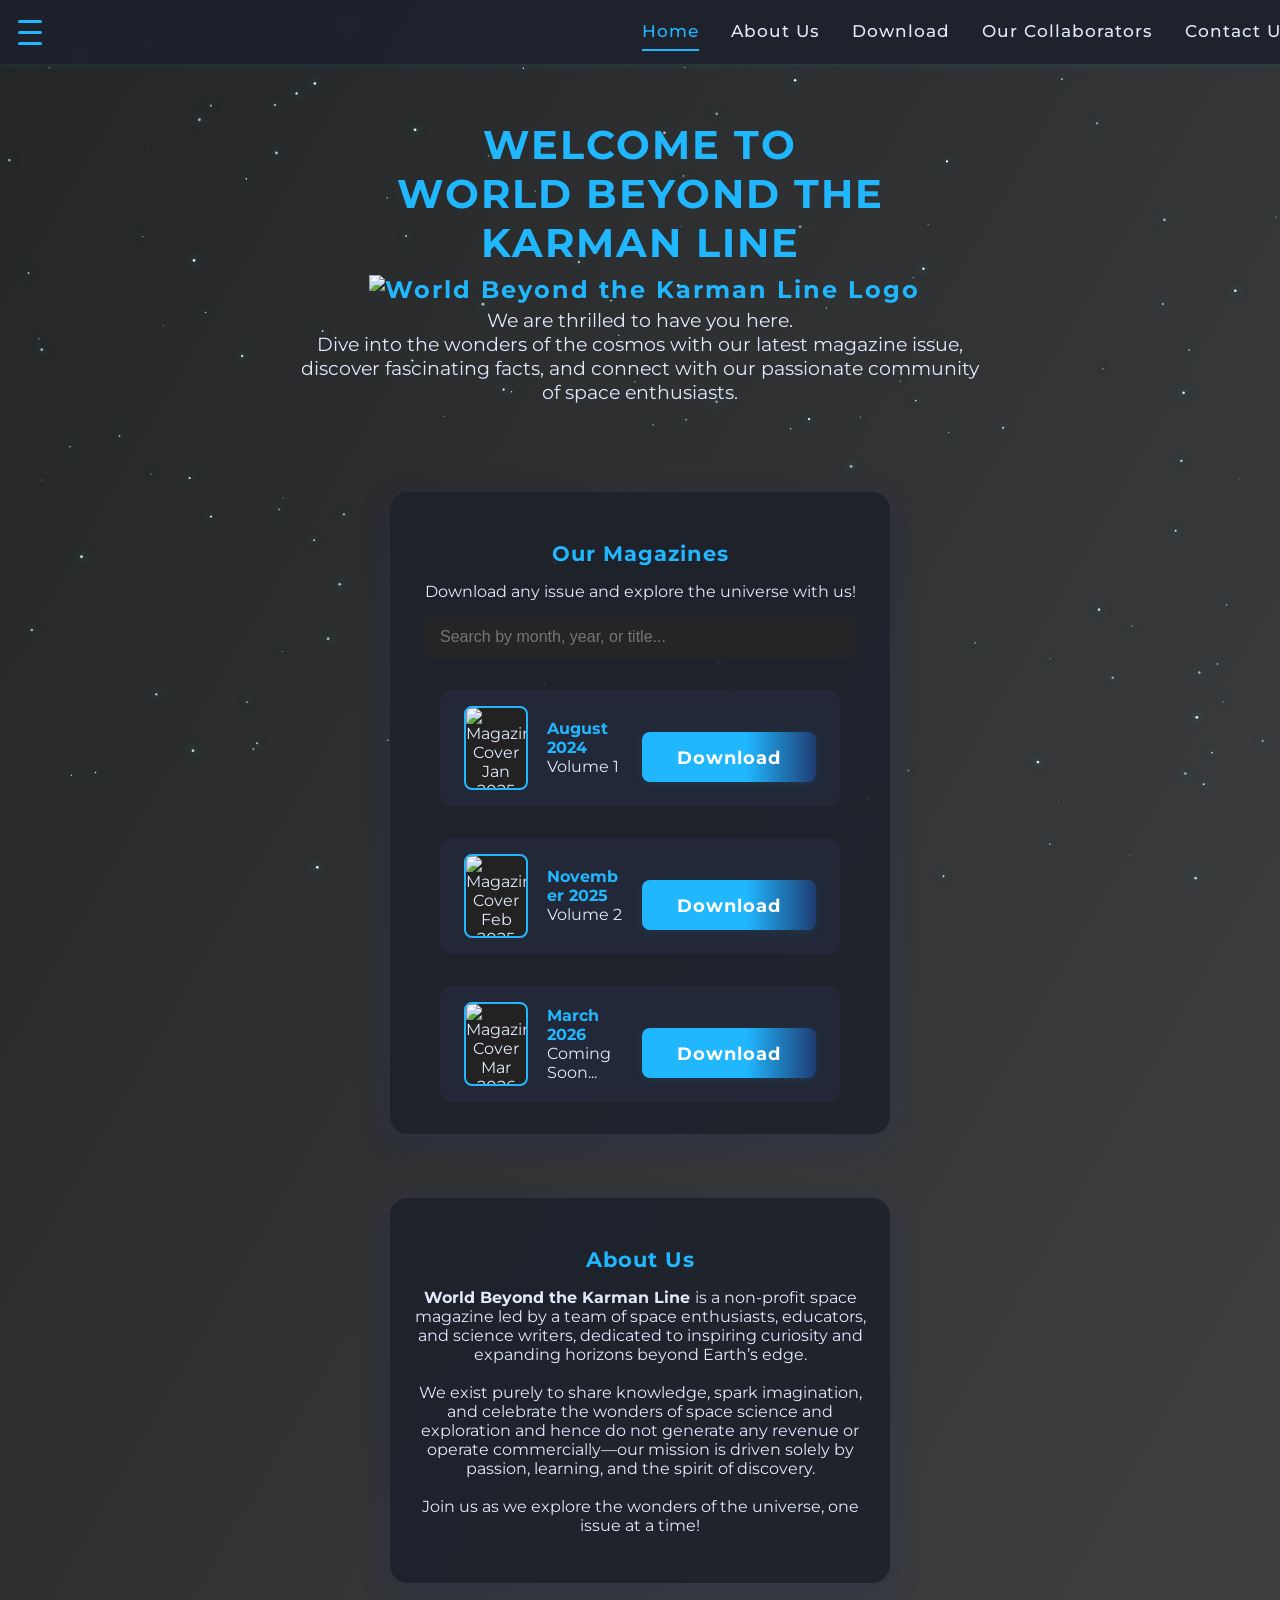
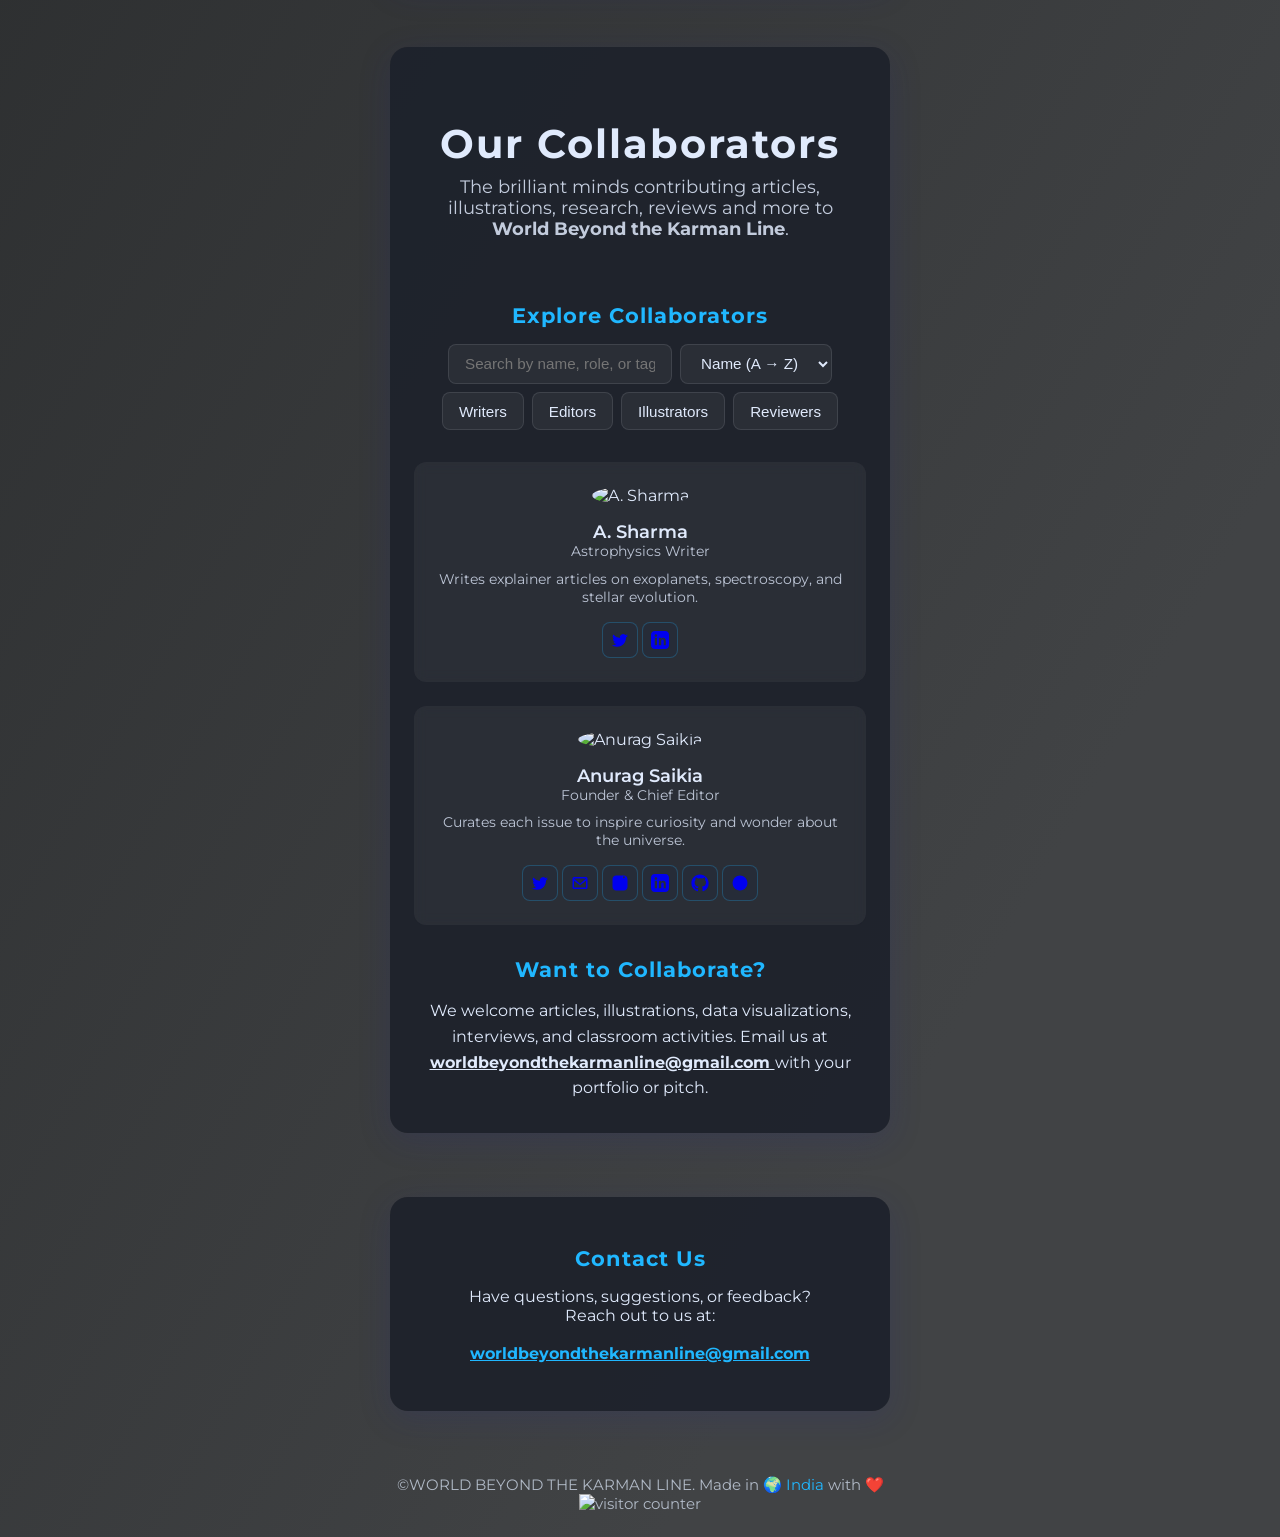
==== index.html @ 6d1227d4 "Refactor current year display in footer Updated the method of displaying the current year in the foo" ====
<!DOCTYPE html>
<html lang="en">
<head>
  <meta charset="UTF-8">
  <title>World Beyond the Karman Line | Space Science Monthly</title>
  <meta name="viewport" content="width=device-width, initial-scale=1">
  <meta name="description" content="Download and explore our Space Science magazine World Beyond the Karman Line. Discover the universe, meet our authors, and contact us!">
  <meta property="og:title" content="World Beyond the Karman Line | Space Science Monthly">
  <meta property="og:description" content="Download and explore our Space Science magazine World Beyond the Karman Line. Discover the universe, meet our authors, and contact us!">
  <meta property="og:image" content="https://dl.dropboxusercontent.com/scl/fi/67wwi6gaqhudczofog0du/Black-Modern-Hello-World-Space-Logo_20240810_103621_0000.png?rlkey=izvi59a64pjvxzjrmd7rouzkg&e=1&st=48q4toxq&dl=0">
  <meta property="og:type" content="website">
  <meta name="twitter:card" content="summary_large_image">
  <link href="https://fonts.googleapis.com/css?family=Montserrat:700,400&display=swap" rel="stylesheet">
  <style>
    html { scroll-behavior: smooth; }
    body {
      margin: 0;
      background: linear-gradient(120deg, #232526, #414345 80%);
      font-family: 'Montserrat', sans-serif;
      color: #f4f8fb;
    }
    header {
      width: 100%;
      background: rgba(30, 34, 44, 0.98);
      box-shadow: 0 2px 8px rgba(32,183,255,0.10);
      position: fixed;
      top: 0; left: 0;
      z-index: 100;
      display: flex;
      align-items: center;
      justify-content: space-between;
      padding-left: 0.7rem;
      padding-right: 2rem;
      height: 64px;
      flex-direction: row;
    }
    .site-title {
      font-size: 1.5rem;
      font-weight: bold;
      color: #20b7ff;
      letter-spacing: 2px;
      white-space: nowrap;
      overflow: hidden;
      text-overflow: ellipsis;
      max-width: 70vw;
    }
    nav {
      display: flex;
      gap: 2rem;
      align-items: center;
    }
    nav a {
      color: #e0eafc;
      text-decoration: none;
      font-size: 1.05rem;
      font-weight: 500;
      letter-spacing: 1px;
      transition: color 0.2s;
      padding: 0.5rem 0;
      border-bottom: 2px solid transparent;
    }
    nav a:hover, nav a.active {
      color: #20b7ff;
      border-bottom: 2px solid #20b7ff;
    }
    .hamburger {
      display: flex;
      flex-direction: column;
      justify-content: center;
      align-items: center;
      width: 38px;
      height: 38px;
      background: none;
      border: none;
      cursor: pointer;
      margin-left: 0;
      margin-right: 1rem;
    }
    .hamburger span {
      display: block;
      width: 24px;
      height: 3px;
      margin: 4px 0;
      background: #20b7ff;
      border-radius: 2px;
      transition: 0.3s;
    }
    main {
      margin-top: 80px;
      display: flex;
      flex-direction: column;
      align-items: center;
      width: 100%;
    }
    .hero {
      text-align: center;
      padding: 2.5rem 1rem 2rem 1rem;
      max-width: 700px;
    }
    .hero-title {
      font-size: 2.5rem;
      font-weight: bold;
      color: #20b7ff;
      letter-spacing: 2px;
      margin-bottom: 0.5rem;
      word-break: break-word;
    }
    .hero-welcome {
      font-size: 1.2rem;
      color: #e0eafc;
      margin-bottom: 1.5rem;
    }
    section {
      background: rgba(30, 34, 44, 0.93);
      border-radius: 18px;
      box-shadow: 0 8px 32px 0 rgba(31, 38, 135, 0.18);
      max-width: 500px;
      width: 95%;
      margin: 2rem auto;
      padding: 2rem 1.5rem;
      color: #e0eafc;
      text-align: center;
      box-sizing: border-box;
    }
    .magazine-cover {
      width: 120px;
      height: 160px;
      object-fit: cover;
      border-radius: 10px;
      box-shadow: 0 4px 16px rgba(32,183,255,0.15);
      margin-bottom: 1.5rem;
      border: 2px solid #20b7ff;
      background: #222;
      display: inline-block;
    }
    .download-btn {
      display: inline-block;
      background: linear-gradient(90deg, #20b7ff 60%, #1e3c72 100%);
      color: #fff;
      border: none;
      padding: 0.9rem 2.2rem;
      border-radius: 8px;
      font-size: 1.1rem;
      font-weight: bold;
      cursor: pointer;
      text-decoration: none;
      transition: background 0.2s, box-shadow 0.2s;
      box-shadow: 0 2px 8px rgba(32,183,255,0.10);
      margin-top: 1.2rem;
      letter-spacing: 1px;
      white-space: nowrap;
    }
    .download-btn:hover {
      background: linear-gradient(90deg, #1e3c72 60%, #20b7ff 100%);
      box-shadow: 0 4px 16px rgba(32,183,255,0.18);
    }
    h2 {
      color: #20b7ff;
      margin-bottom: 1rem;
      font-size: 1.3rem;
      letter-spacing: 1px;
    }
    .footer {
      margin-top: 2rem;
      color: #b0b9c6;
      font-size: 0.95rem;
      text-align: center;
      margin-bottom: 1.5rem;
    }
    /* Download section magazine list */
    .magazine-list {
      display: flex;
      flex-direction: column;
      gap: 2rem;
      align-items: center;
      width: 100%;
    }
    .magazine-item {
      display: flex;
      align-items: center;
      gap: 1.2rem;
      background: rgba(36,44,60,0.7);
      border-radius: 12px;
      padding: 1rem 1.5rem;
      width: 100%;
      max-width: 400px;
      box-sizing: border-box;
    }
    .magazine-item img {
      width: 60px;
      height: 80px;
      border-radius: 8px;
      border: 2px solid #20b7ff;
      object-fit: cover;
      background: #222;
      margin-bottom: 0;
      flex-shrink: 0;
    }
    .magazine-item .magazine-info {
      flex: 1;
      text-align: left;
      min-width: 0;
    }
    .magazine-item .magazine-info div {
      white-space: normal;
      word-break: break-word;
    }
    .magazine-item .magazine-month {
      font-weight: bold;
      color: #20b7ff;
    }
    .magazine-item .magazine-title {
      font-size: 0.97rem;
      color: #e0eafc;
    }
    @media (max-width: 800px) {
      nav {
        display: none;
        position: fixed;
        top: 64px;
        left: 0;
        width: 100vw;
        background: rgba(30, 34, 44, 0.98);
        flex-direction: column;
        gap: 0;
        z-index: 99;
      }
      nav.open {
        display: flex;
        position: fixed;
        top: 64px;
        left: 0;
        width: 100vw;
      }
      .hamburger {
        display: flex;
      }
      .site-title {
        max-width: 55vw;
        font-size: 1.1rem;
      }
    }
    @media (max-width: 600px) {
      .hero-title { font-size: 1.3rem; }
      section { padding: 1.2rem 0.5rem; }
      .magazine-cover { width: 90px; height: 120px; }
      header { padding: 0 0.7rem; }
      .magazine-list {
        width: 100%;
        padding: 0;
      }
      .magazine-item {
        flex-direction: column;
        align-items: center;
        gap: 0.7rem;
        padding: 1rem 0.7rem;
        width: 98vw;
        max-width: 98vw;
        background: rgba(36,44,60,0.95);
        box-sizing: border-box;
        margin-bottom: 1.2rem;
      }
      .magazine-item img {
        margin-bottom: 0.5rem;
        margin-right: 0;
        display: block;
        margin-left: auto;
        margin-right: auto;
      }
      .magazine-info {
        text-align: center;
        width: 100%;
      }
      .download-btn {
        width: 100%;
        margin-top: 1rem;
        font-size: 1rem;
        padding: 0.8rem 0;
        box-sizing: border-box;
      }
      .magazine-month {
        font-size: 1.05rem;
      }
      .magazine-title {
        font-size: 0.95rem;
      }
    }
    @media (max-width: 400px) {
      .magazine-item {
        max-width: 98vw;
        padding: 0.7rem 0.2rem;
      }
      section {
        padding: 0.7rem 0.1rem;
      }
    }
    /* Animation for sections */
    section {
      opacity: 0;
      transform: translateY(20px);
      transition: opacity 0.6s ease-out, transform 0.6s ease-out;
    }
    section.visible {
      opacity: 1;
      transform: translateY(0);
    }
     /* Starfield Canvas */
    #starfield {
      position: fixed;
      top: 0; left: 0;
      width: 100vw; height: 100vh;
      z-index: -3;
      pointer-events: none;
    }
  </style>
</head>
<body>
  <header>
    <button class="hamburger" id="hamburger" aria-label="Open navigation" aria-controls="mainnav" aria-expanded="false">
      <span></span>
      <span></span>
      <span></span>
    </button>
    <!--div class="site-title">WORLD BEYOND THE KARMAN LINE</div-->
    <nav id="mainnav">
      <a href="#home" class="active">Home</a>
      <a href="#about">About Us</a>
      <a href="#download">Download</a>
      <!--a href="#author">Our Team</a-->
      <a href="#collaborators">Our Collaborators</a>
      <a href="#contact">Contact Us</a>
    </nav>
  </header>
    <canvas id="starfield"></canvas>
  <script>
    // Starfield animation
    const canvas = document.getElementById('starfield');
    const ctx = canvas.getContext('2d');
    let stars = [];
    function resize() {
      canvas.width = window.innerWidth;
      canvas.height = window.innerHeight;
    }
    window.addEventListener('resize', resize);
    resize();
    function createStars() {
      stars = [];
      for (let i = 0; i < 180; i++) {
        stars.push({
          x: Math.random() * canvas.width,
          y: Math.random() * canvas.height,
          r: Math.random() * 1.2 + 0.3,
          s: Math.random() * 0.8 + 0.2,
          o: Math.random() * 0.5 + 0.5
        });
      }
    }
    createStars();
    let shootingStars = [];
    function createShootingStar() {
      shootingStars.push({
        x: Math.random() * canvas.width,
        y: Math.random() * canvas.height * 0.5,
        len: Math.random() * 80 + 40,
        speed: Math.random() * 8 + 4,
        alpha: 1
      });
    }
    setInterval(createShootingStar, 3500);

    function animateStars() {
      ctx.clearRect(0, 0, canvas.width, canvas.height);
      for (let star of stars) {
        ctx.save();
        ctx.globalAlpha = star.o;
        ctx.beginPath();
        ctx.arc(star.x, star.y, star.r, 0, 2 * Math.PI);
        ctx.fillStyle = '#fff';
        ctx.shadowColor = '#0ff';
        ctx.shadowBlur = 10;
        ctx.fill();
        ctx.restore();
        star.y += star.s;
        if (star.y > canvas.height) {
          star.y = 0;
          star.x = Math.random() * canvas.width;
        }
      }
      // Shooting stars
      for (let i = shootingStars.length - 1; i >= 0; i--) {
        let s = shootingStars[i];
        ctx.save();
        ctx.globalAlpha = s.alpha;
        ctx.strokeStyle = '#fff';
        ctx.shadowColor = '#0ff';
        ctx.shadowBlur = 20;
        ctx.beginPath();
        ctx.moveTo(s.x, s.y);
        ctx.lineTo(s.x + s.len, s.y + s.len * 0.3);
        ctx.stroke();
        ctx.restore();
        s.x += s.speed;
        s.y += s.speed * 0.3;
        s.alpha -= 0.02;
        if (s.alpha <= 0) shootingStars.splice(i, 1);
      }
      requestAnimationFrame(animateStars);
    }
    animateStars();
  </script>


<style>

  :root{
    --btn-size: 64px;
    --pad: 14px;
    --z: 9999;
  }
  /* Smooth scroll (respects reduced motion) */
  html:focus-within { scroll-behavior: smooth; }
  @media (prefers-reduced-motion: reduce){
    html:focus-within { scroll-behavior: auto; }
    .rocket * { animation: none !important; transition: none !important; }
  }

  /* The floating button (no circular background) */
  .back-to-top {
    position: fixed;
    right: 20px;
    bottom: 24px;
    width: var(--btn-size);
    height: calc(var(--btn-size) + 6px);
    z-index: var(--z);
    display: grid;
    place-items: center;
    border: 0;
    padding: var(--pad);
    background: transparent; /* no circle bg */
    cursor: pointer;
    opacity: 0;
    pointer-events: none;
    transform: translateY(10px);
    transition: opacity .25s ease, transform .25s ease;
  }
  .back-to-top[data-visible="true"]{
    opacity: 1;
    pointer-events: auto;
    transform: translateY(0);
  }
  .back-to-top:focus-visible{
    outline: 2px solid #7dd3fc;
    outline-offset: 4px;
    border-radius: 14px;
  }

  /* Tooltip */
  .back-to-top::after{
    content: "Back to top";
    position: absolute;
    bottom: calc(100% + 10px);
    right: 0;
    font: 600 12px/1.1 ui-sans-serif, system-ui, -apple-system, Segoe UI, Roboto, "Helvetica Neue", Arial;
    background: rgba(0,0,0,.75);
    color: #fff;
    padding: 6px 8px;
    border-radius: 8px;
    transform: translateY(6px);
    opacity: 0;
    white-space: nowrap;
    pointer-events: none;
    transition: opacity .2s ease, transform .2s ease;
  }
  .back-to-top:hover::after { opacity: 1; transform: translateY(0); }

  /* Subtle star trail behind rocket (no backdrop) */
  .trail {
    position: absolute;
    width: 1px; height: 1px;
    top: 70%;
    filter: drop-shadow(0 0 4px rgba(255,255,255,.7));
    animation: sparkle 1.8s linear infinite;
  }
  @keyframes sparkle {
    0%   { opacity: 0; transform: translateY(0) translateX(0) scale(1); }
    10%  { opacity: .9; }
    100% { opacity: 0; transform: translateY(28px) translateX(-6px) scale(.7); }
  }

  /* The rocket is perfectly vertical */
  .rocket {
    width: 36px; /* scales the whole SVG */
    display: block;
  }

  /* Flame flicker + exhaust */
  .flame {
    transform-origin: 50% 0%;
    animation: flameFlicker .12s infinite alternate ease-in-out;
  }
  @keyframes flameFlicker {
    from { transform: scaleY(.9); opacity: .85; }
    to   { transform: scaleY(1.15); opacity: 1; }
  }

  .exhaust {
    opacity: .75;
    animation: exhaustPulse 1s ease-in-out infinite;
  }
  @keyframes exhaustPulse {
    0%,100% { opacity: .3; }
    50%     { opacity: .9; }
  }

  /* Lift on hover */
  .back-to-top:hover .rocket-wrap{
    transform: translateY(-6px);
  }
  .rocket-wrap {
    transition: transform .25s ease;
    position: relative;
  }

  /* Tiny shimmer on body */
  .shine {
    animation: shine 2.4s ease-in-out infinite;
  }
  @keyframes shine {
    0%,100% { opacity: .15; }
    50%     { opacity: .45; }
  }

  /* Optional: adapt for dark themes */
  @media (prefers-color-scheme: dark){
    .back-to-top::after{ background: rgba(255,255,255,.12); color: #e5e7eb; }
  }

/* Collaborators section */
#collaborators .hero {
  text-align: center;
  margin-bottom: 2rem;
}
#collaborators .hero-title {
  font-size: 2.5rem;
  font-weight: 700;
  color: var(--accent);
}
#collaborators .hero-sub {
  margin-top: 0.5rem;
  font-size: 1.1rem;
  color: var(--text);
  opacity: 0.85;
}

#collaborators .controls {
  display: flex;
  flex-wrap: wrap;
  gap: 0.5rem;
  justify-content: center;
  margin-bottom: 2rem;
}
#collaborators .controls input,
#collaborators .controls select,
#collaborators .controls button {
  padding: 0.6rem 1rem;
  border-radius: 8px;
  border: 1px solid rgba(255,255,255,0.1);
  background: rgba(255,255,255,0.05);
  color: var(--text);
  font-size: 0.95rem;
}
#collaborators .controls button.chip[aria-pressed="true"] {
  background: var(--accent);
  color: #fff;
}

#collaborators .grid {
  display: grid;
  gap: 1.5rem;
  grid-template-columns: repeat(auto-fit, minmax(260px, 1fr));
}
#collaborators .card {
  background: rgba(255,255,255,0.05);
  border-radius: 12px;
  padding: 1.5rem;
  text-align: center;
  backdrop-filter: blur(6px);
  transition: transform 0.2s;
}
#collaborators .card:hover {
  transform: translateY(-6px);
}
#collaborators .avatar {
  width: 80px;
  height: 80px;
  border-radius: 50%;
  margin: 0 auto 1rem;
  object-fit: cover;
}
#collaborators .name {
  font-weight: 600;
  font-size: 1.1rem;
}
#collaborators .role {
  font-size: 0.9rem;
  opacity: 0.8;
  margin-bottom: 0.6rem;
}
#collaborators .bio {
  font-size: 0.9rem;
  opacity: 0.8;
  margin-bottom: 1rem;
}
#collaborators .socials {
  display: flex;
  justify-content: center;
  gap: 0.8rem;
}
#collaborators .socials a {
  display: inline-flex;
  width: 22px;
  height: 22px;
  fill: var(--accent);
  transition: fill 0.2s;
}
#collaborators .socials a:hover {
  fill: #fff;
}

.icon {
  display: inline-flex;
  align-items: center;
  justify-content: center;
  width: 34px;
  height: 34px;
  border-radius: 8px;
  border: 1px solid rgba(32,183,255,.25);
  background: rgba(36,44,60,.5);
  transition: transform .2s ease, border-color .2s ease, background .2s ease;
}

.icon:hover {
  transform: translateY(-2px);
  border-color: var(--accent);
  background: rgba(32,183,255,.12);
}

.icon svg {
  width: 18px;   /* control size */
  height: 18px;  /* control size */
  fill: var(--accent);
}
 /* Popup background */
    .popup-overlay {
      position: fixed;
      top: 0; left: 0;
      width: 100%; height: 100%;
      background: rgba(0, 0, 0, 0.85);
      display: flex;
      align-items: center;
      justify-content: center;
      z-index: 1000;
      visibility: hidden;
      opacity: 0;
      transition: opacity 0.3s ease, visibility 0.3s ease;
    }

    .popup-overlay.active {
      visibility: visible;
      opacity: 1;
    }

    /* Popup box */
    .popup-box {
      background: #1a1a1a;
      padding: 20px;
      max-width: 420px;
      width: 90%;
      border-radius: 12px;
      text-align: center;
      position: relative;
      box-shadow: 0 6px 20px rgba(0,0,0,0.7);
      animation: popupShow 0.4s ease;
    }

    @keyframes popupShow {
      from { transform: scale(0.8); opacity: 0; }
      to { transform: scale(1); opacity: 1; }
    }

    /* Close button */
    .popup-close {
      position: absolute;
      top: 10px;
      right: 15px;
      font-size: 22px;
      font-weight: bold;
      color: #bbb;
      cursor: pointer;
      transition: color 0.2s;
    }

    .popup-close:hover {
      color: #3399ff;
    }

    /* Title with blinking blue glow */
    .popup-box h2 {
      margin-top: 10px;
      font-size: 1.6rem;
      color: #ffffff;
      animation: blinkGlow 1.5s infinite alternate;
    }

    @keyframes blinkGlow {
      0% { color: #3399ff; text-shadow: 0 0 5px #3399ff, 0 0 10px #0066cc; }
      50% { color: #ffffff; text-shadow: none; }
      100% { color: #3399ff; text-shadow: 0 0 10px #3399ff, 0 0 20px #0066cc; }
    }

    .popup-box p {
      margin: 15px 0;
      font-size: 1rem;
      color: #cccccc;
    }

    /* Button (blue theme with pulse effect) */
    .popup-box a {
      display: inline-block;
      margin-top: 10px;
      padding: 10px 18px;
      background: #3399ff;
      color: white;
      border-radius: 6px;
      text-decoration: none;
      font-weight: bold;
      transition: background 0.3s;
      animation: pulseButton 2s infinite;
    }

    .popup-box a:hover {
      background: #0066cc;
    }

    @keyframes pulseButton {
      0% { box-shadow: 0 0 5px #3399ff, 0 0 10px #0066cc; }
      50% { box-shadow: 0 0 15px #3399ff, 0 0 25px #0066cc; }
      100% { box-shadow: 0 0 5px #3399ff, 0 0 10px #0066cc; }
    }
</style>
<!-- Back to Top Button -->
<button id="backToTop"
        class="back-to-top"
        aria-label="Back to top"
        title="Back to top"
        type="button">
  <!-- Star sparkles (generated via box-shadows for multiple stars) -->
  <span class="trail" aria-hidden="true"
        style="box-shadow:
          -2px 2px 0 0 #fff,
          -6px 8px 0 0 #cfe8ff,
          -10px 16px 0 0 #ffffff,
          -14px 22px 0 0 #dbeafe,
          -18px 30px 0 0 #fff;"></span>

  <span class="rocket-wrap" aria-hidden="true">
    <!-- Inline SVG Rocket (upright) -->
    <svg class="rocket" viewBox="0 0 64 96" fill="none" xmlns="http://www.w3.org/2000/svg" role="img" aria-label="Rocket">
      <!-- Nose cone -->
      <path d="M32 4 C38 14, 42 22, 42 28 L22 28 C22 22, 26 14, 32 4Z" fill="#94a3b8"/>
      <!-- Body -->
      <rect x="22" y="28" width="20" height="32" rx="10" fill="#e2e8f0" />
      <!-- Window -->
      <circle cx="32" cy="42" r="6" fill="#0ea5e9" />
      <circle class="shine" cx="29.5" cy="39.5" r="2" fill="#ffffff"/>
      <!-- Fins -->
      <path d="M22 48 L14 58 L22 56 Z" fill="#64748b"/>
      <path d="M42 48 L50 58 L42 56 Z" fill="#64748b"/>
      <!-- Engine bell -->
      <rect x="26" y="60" width="12" height="8" rx="2" fill="#94a3b8"/>
      <!-- Exhaust glow -->
      <ellipse class="exhaust" cx="32" cy="74" rx="8" ry="4" fill="url(#glow)"/>

      <!-- Flame (flicker) -->
      <path class="flame"
            d="M32 68
               C 27 74, 29 80, 32 86
               C 35 80, 37 74, 32 68 Z"
            fill="url(#flameGrad)"/>

      <!-- Definitions -->
      <defs>
        <radialGradient id="glow" cx="0" cy="0" r="1" gradientUnits="userSpaceOnUse"
                        gradientTransform="translate(32 74) rotate(90) scale(6 10)">
          <stop offset="0" stop-color="#fde68a" stop-opacity="0.7"/>
          <stop offset="1" stop-color="#f59e0b" stop-opacity="0"/>
        </radialGradient>
        <radialGradient id="flameGrad" cx="0" cy="0" r="1" gradientUnits="userSpaceOnUse"
                        gradientTransform="translate(32 76) rotate(90) scale(12 8)">
          <stop offset="0" stop-color="#fff7ed"/>
          <stop offset="0.35" stop-color="#fde68a"/>
          <stop offset="0.7" stop-color="#f97316"/>
          <stop offset="1" stop-color="#ef4444"/>
        </radialGradient>
      </defs>
    </svg>
  </span>
</button>

<script>
  (function(){
    const btn = document.getElementById('backToTop');
    const THRESHOLD = 400; // px scrolled before showing
    const prefersReduced = window.matchMedia('(prefers-reduced-motion: reduce)').matches;

    // show/hide on scroll
    const onScroll = () => {
      const visible = window.scrollY > THRESHOLD;
      btn.setAttribute('data-visible', visible ? 'true' : 'false');
    };
    window.addEventListener('scroll', onScroll, { passive: true });
    onScroll();

    // click to top
    btn.addEventListener('click', () => {
      if (prefersReduced) {
        window.scrollTo(0, 0);
      } else {
        window.scrollTo({ top: 0, behavior: 'smooth' });
      }
    });

    // keyboard accessibility (Enter/Space already work on <button>)
  })();

//for footer current year
 //const currentYear = new Date().getFullYear();
//document.getElementById('current-year').textContent = currentYear;

  const currentYear = new Date().getFullYear();
const yearElement = document.getElementById('current-year');
yearElement.textContent = currentYear;
</script>


  <main>
    <div class="hero" id="home">
      <div class="hero-title">WELCOME TO <br>WORLD BEYOND THE KARMAN LINE</div>
        <img src="https://dl.dropboxusercontent.com/scl/fi/67wwi6gaqhudczofog0du/Black-Modern-Hello-World-Space-Logo_20240810_103621_0000.png?rlkey=izvi59a64pjvxzjrmd7rouzkg&e=1&st=48q4toxq&dl=0" alt="World Beyond the Karman Line Logo" class="site-title" style="height: auto; width: auto; margin-left: 0.5rem;">
      <div class="hero-welcome">
        We are thrilled to have you here.<br>
        Dive into the wonders of the cosmos with our latest magazine issue, discover fascinating facts, and connect with our passionate community of space enthusiasts.
      </div>
    </div>
    <section id="download">
      <h2>Our Magazines</h2>
      <div class="subtitle">Download any issue and explore the universe with us!</div>
      <!-- Archive Search/Filter -->
      <input
        type="text"
        id="magazine-search"
        placeholder="Search by month, year, or title..."
        style="width:95%;max-width:400px;margin:1rem auto 2rem auto;display:block;padding:0.7rem 1rem;border-radius:8px;border:none;font-size:1rem;background:#232526;color:#e0eafc;"
        aria-label="Search magazine archive"
      >
      <div class="magazine-list" id="magazine-list">
        <div class="magazine-item" data-month="august" data-year="2024" data-title="Volume 1">
          <img src="https://images.unsplash.com/photo-1462331940025-496dfbfc7564?auto=format&fit=crop&w=120&q=80" alt="Magazine Cover Jan 2025" loading="lazy">
          <div class="magazine-info">
            <div class="magazine-month">August 2024</div>
            <div class="magazine-title">Volume 1</div>
          </div>
          <a class="download-btn" href="https://drive.google.com/uc?id=1xiwFG2Vv8uNcZueGwL23KJhstQpqUZxy&export=download" download>
            Download
          </a>
        </div>
        <div class="magazine-item" data-month="november" data-year="2025" data-title="Volume 2">
          <img src="https://images.unsplash.com/photo-1465101046530-73398c7f28ca?auto=format&fit=crop&w=120&q=80" alt="Magazine Cover Feb 2025" loading="lazy">
          <div class="magazine-info">
            <div class="magazine-month">November 2025</div>
            <div class="magazine-title">Volume 2</div>
          </div>
          <a class="download-btn" href="https://world-beyond-the-karman-line.github.io/site/404.html" download>
            Download
          </a>
        </div>
        <div class="magazine-item" data-month="march" data-year="2026" data-title="Volume 3">
          <img src="https://images.unsplash.com/photo-1468421870903-4df1664ac249?auto=format&fit=crop&w=120&q=80" alt="Magazine Cover Mar 2026" loading="lazy">
          <div class="magazine-info">
            <div class="magazine-month">March 2026</div>
            <div class="magazine-title">Coming Soon...</div>
          </div>
          <a class="download-btn" href="https://world-beyond-the-karman-line.github.io/site/404.html" download>
            Download
          </a>
        </div>
        <!-- Add more months as needed, with appropriate data-month, data-year, data-title -->
      </div>
    </section>
    <section id="about">
      <h2>About Us</h2>
      <p>
        <strong> World Beyond the Karman Line </strong> is a non-profit space magazine led  by a team of space enthusiasts, educators, and science writers, dedicated to inspiring curiosity and expanding horizons beyond Earth’s edge.<br><br> We exist purely to share knowledge, spark imagination, 
        and celebrate the wonders of space science and exploration and hence do not generate any revenue or operate commercially—our mission is driven solely by passion, learning, and the spirit of discovery.<br><br> Join us as we explore the wonders of the universe, one issue at a time!
  <!--is a passionate initiative by a team of space enthusiasts, educators, and science writers. Every month, we bring you the latest discoveries, breathtaking images, and inspiring stories from the cosmos.<br><br>
        Our mission is to make space science accessible and exciting for everyone. Join us as we explore the wonders of the universe, one issue at a time!-->
      </p>
    </section>
<!-- OUR COLLABORATORS SECTION -->
<section id="collaborators" class="section">
  <div class="hero">
    <div class="hero-title">Our Collaborators</div>
    <div class="hero-sub">
      The brilliant minds contributing articles, illustrations, research, reviews and more to
      <strong>World Beyond the Karman Line</strong>.
    </div>
  </div>

  <h2>Explore Collaborators</h2>

  <!-- Controls -->
  <div class="controls" role="group" aria-label="Collaborator filters">
    <input id="search" type="text" placeholder="Search by name, role, or tags…" aria-label="Search collaborators" />
    <select id="sort" aria-label="Sort collaborators">
      <option value="name-asc">Name (A → Z)</option>
      <option value="name-desc">Name (Z → A)</option>
      <option value="role-asc">Role (A → Z)</option>
      <option value="role-desc">Role (Z → A)</option>
    </select>
    <button class="chip" data-chip="writer" aria-pressed="false">Writers</button>
    <button class="chip" data-chip="editor" aria-pressed="false">Editors</button>
    <button class="chip" data-chip="illustrator" aria-pressed="false">Illustrators</button>
    <button class="chip" data-chip="reviewer" aria-pressed="false">Reviewers</button>
  </div>

  <div id="grid" class="grid" aria-live="polite" aria-busy="false"></div>
  <div id="empty" class="empty" hidden>No collaborators match your filters.</div>

  <div class="cta" style="margin-top:2rem;">
    <h2>Want to Collaborate?</h2>
    <p style="max-width:800px;margin:.4rem auto 0;line-height:1.6;">
      We welcome articles, illustrations, data visualizations, interviews, and classroom activities.  
      Email us at
      <a href="mailto:worldbeyondthekarmanline@gmail.com" style="color:var(--accent);font-weight:700;text-decoration:underline;">
        worldbeyondthekarmanline@gmail.com
      </a>
      with your portfolio or pitch.
    </p>
  </div>
</section>
<section id="contact">
      <h2>Contact Us</h2>
      <p>Have questions, suggestions, or feedback? <br>Reach out to us at:<br><br>
        <a href="mailto:worldbeyondthekarmanline@gmail.com" style="color:#20b7ff;font-weight:bold;text-decoration:underline;">
          worldbeyondthekarmanline@gmail.com
        </a>
      </p>
    </section>
  </main>
  <div class="footer">
    &copy;<span id="current-year"></span>WORLD BEYOND THE KARMAN LINE. Made in <span style="color:#20b7ff;">&#127757; India</span> with <span style="color:#ff4b6e;">&#10084;&#65039;</span>
    <br>
    <!--span id="visitor-counter" style="display:inline-block;margin-top:8px;color:#20b7ff;font-weight:bold;">
      Visitors: <span id="visits">...</span>
    </span-->
    <img class="webring-counter"
src="https://count.getloli.com/@wbkl?theme=3d-num&padding=7&offset=0&align=center&scale=1&pixelated=1&darkmode=1&prefix=0"
alt="visitor counter" loading="lazy" decoding="async" referrerpolicy="no-referrer">

  </div>
  <script>
    // Hamburger for mobile
    const hamburger = document.getElementById('hamburger');
    const nav = document.getElementById('mainnav');
    hamburger.addEventListener('click', function() {
      nav.classList.toggle('open');
      hamburger.setAttribute('aria-expanded', nav.classList.contains('open'));
    });
    // Highlight active nav link on scroll
    const sections = ['home', 'about', 'download', 'collaborators', 'contact'];
    window.addEventListener('scroll', () => {
      let scrollPos = window.scrollY + 80;
      sections.forEach(id => {
        const sec = document.getElementById(id);
        const link = document.querySelector(`nav a[href="#${id}"]`);
        if (sec && link) {
          if (scrollPos >= sec.offsetTop && scrollPos < sec.offsetTop + sec.offsetHeight) {
            document.querySelectorAll('nav a').forEach(a => a.classList.remove('active'));
            link.classList.add('active');
          }
        }
      });
    });
    // Close nav on link click (mobile)
    document.querySelectorAll('nav a').forEach(link => {
      link.addEventListener('click', () => {
        if(window.innerWidth < 801) nav.classList.remove('open');
      });
    });
    // Close nav on resize if desktop
    window.addEventListener('resize', () => {
      if(window.innerWidth > 800) nav.classList.remove('open');
    });
    // Animation for sections
    const observer = new IntersectionObserver(entries => {
      entries.forEach(entry => {
        if(entry.isIntersecting) entry.target.classList.add('visible');
      });
    });
    document.querySelectorAll('section').forEach(sec => observer.observe(sec));
    // Magazine Archive Search/Filter
    document.getElementById('magazine-search').addEventListener('input', function() {
      const query = this.value.trim().toLowerCase();
      document.querySelectorAll('.magazine-item').forEach(item => {
        const month = item.getAttribute('data-month');
        const year = item.getAttribute('data-year');
        const title = item.getAttribute('data-title');
        const text = `${month} ${year} ${title}`;
        if (text.includes(query)) {
          item.style.display = '';
        } else {
          item.style.display = 'none';
        }
      });
    });
  // -------------------------------------------- Collaborators data ---------------------------------------
  const COLLABS = [
    {
      name: 'Anurag Saikia',
      role: 'Founder & Chief Editor',
      bio: 'Curates each issue to inspire curiosity and wonder about the universe.',
      avatar: 'https://dl.dropbox.com/scl/fi/buot13ts8s6c3r7zyf4js/IMG_20250906_232438.jpg?rlkey=5yrmk8ashkp91dh6bx3dtskoo&st=moe7e3hu&dl=0',
      roleTags: ['editor'],
      links: {
        twitter: 'https://x.com/Anuraagsaikia07',
        email: 'worldbeyondthekarmanline@gmail.com',
        instagram: 'https://instagram.com/__anurag___saikia__',
        linkedin: 'https://www.linkedin.com/in/anurag-saikia-2009nlp07/',
        github: 'https://github.com/anurag90-tech',
        website: 'https://world-beyond-the-karman-line.github.io/site/'
      }
    },
    {
      name: 'A. Sharma',
      role: 'Astrophysics Writer',
      bio: 'Writes explainer articles on exoplanets, spectroscopy, and stellar evolution.',
      avatar: 'https://randomuser.me/api/portraits/men/32.jpg',
      roleTags: ['writer'],
      links: { twitter: 'https://twitter.com/', email: '', instagram: '', linkedin: '#', github: '', website: '' }
    }
  ];

  // --- SVG Icon generator ---
  function getIcon(type, link) {
    if (!link) return '';
    const icons = {
      twitter: `<a href="${link}" target="_blank" aria-label="Twitter" class="icon">
        <svg xmlns="http://www.w3.org/2000/svg" viewBox="0 0 24 24"><path fill="currentColor" d="M22.46 6c-.77.35-1.6.58-2.46.69a4.3 4.3 0 001.88-2.37 8.59 8.59 0 01-2.72 1.04 4.28 4.28 0 00-7.29 3.9A12.14 12.14 0 013 4.79a4.28 4.28 0 001.33 5.72 4.25 4.25 0 01-1.94-.54v.06a4.28 4.28 0 003.44 4.19c-.47.13-.97.2-1.49.2-.36 0-.72-.03-1.06-.1a4.28 4.28 0 004 2.98 8.59 8.59 0 01-5.32 1.83c-.35 0-.7-.02-1.05-.06A12.11 12.11 0 008.29 21c7.55 0 11.68-6.26 11.68-11.68 0-.18 0-.36-.01-.53A8.33 8.33 0 0022.46 6z"/></svg>
      </a>`,
      email: `<a href="mailto:${link}" aria-label="Email" class="icon">
        <svg xmlns="http://www.w3.org/2000/svg" viewBox="0 0 24 24"><path fill="currentColor" d="M20 4H4a2 2 0 00-2 2v12a2 2 0 002 2h16a2 2 0 002-2V6a2 2 0 00-2-2zm0 2v.01L12 13 4 6.01V6h16zM4 18V8.99l8 6 8-6V18H4z"/></svg>
      </a>`,
      instagram: `<a href="${link}" target="_blank" aria-label="Instagram" class="icon">
        <svg xmlns="http://www.w3.org/2000/svg" viewBox="0 0 24 24"><path fill="currentColor" d="M7 2C4.243 2 2 4.243 2 7v10c0 2.757 2.243 5 5 5h10c2.757 0 5-2.243 5-5V7c0-2.757-2.243-5-5-5H7zm5 5a5 5 0 100 10 5 5 0 000-10zm6.5-2.75a1.25 1.25 0 11-2.5 0 1.25 1.25 0 012.5 0z"/></svg>
      </a>`,
      linkedin: `<a href="${link}" target="_blank" aria-label="LinkedIn" class="icon">
        <svg xmlns="http://www.w3.org/2000/svg" viewBox="0 0 24 24"><path fill="currentColor" d="M19 0h-14C2.24 0 0 2.24 0 5v14c0 2.76 2.24 5 5 5h14c2.76 0 5-2.24 5-5V5c0-2.76-2.24-5-5-5zM8 19H5V9h3v10zm-1.5-11.3C5.53 7.7 4.75 6.91 4.75 5.95S5.53 4.2 6.5 4.2 8.25 5 8.25 5.95 7.47 7.7 6.5 7.7zM20 19h-3v-5.4c0-1.29-.47-2.16-1.64-2.16-.9 0-1.43.61-1.66 1.2-.09.22-.11.52-.11.82V19h-3s.04-9 0-10h3v1.4c.4-.62 1.11-1.52 2.7-1.52 1.97 0 3.45 1.29 3.45 4.06V19z"/></svg>
      </a>`,
      github: `<a href="${link}" target="_blank" aria-label="GitHub" class="icon">
        <svg xmlns="http://www.w3.org/2000/svg" viewBox="0 0 24 24"><path fill="currentColor" d="M12 .5C5.73.5.5 5.73.5 12a11.5 11.5 0 008.07 10.95c.59.11.8-.26.8-.58v-2.02c-3.28.71-3.97-1.58-3.97-1.58-.54-1.36-1.33-1.72-1.33-1.72-1.09-.75.08-.74.08-.74 1.2.08 1.83 1.23 1.83 1.23 1.07 1.84 2.81 1.31 3.5 1.01.11-.78.42-1.31.76-1.61-2.62-.3-5.38-1.31-5.38-5.84 0-1.29.47-2.35 1.23-3.18-.12-.3-.53-1.52.12-3.16 0 0 .99-.32 3.25 1.21a11.3 11.3 0 015.91 0c2.26-1.53 3.25-1.21 3.25-1.21.65 1.64.24 2.86.12 3.16.76.83 1.23 1.89 1.23 3.18 0 4.55-2.77 5.54-5.41 5.83.43.37.81 1.1.81 2.22v3.29c0 .32.21.7.81.58A11.5 11.5 0 0023.5 12c0-6.27-5.23-11.5-11.5-11.5z"/></svg>
      </a>`,
      website: `<a href="${link}" target="_blank" aria-label="Website" class="icon">
        <svg xmlns="http://www.w3.org/2000/svg" viewBox="0 0 24 24"><path fill="currentColor" d="M12 2a10 10 0 100 20 10 10 0 000-20z"/></svg>
      </a>`
    };
    return icons[type] || '';
  }

  // --- Render card ---
  function cardHTML(p) {
    return `
      <article class="card">
        <img class="avatar" src="${p.avatar}" alt="${p.name}" loading="lazy" />
        <div>
          <div class="name">${p.name}</div>
          <div class="role">${p.role}</div>
          ${p.bio ? `<div class="bio">${p.bio}</div>` : ''}
          <div class="links">
            ${getIcon('twitter', p.links.twitter)}
            ${getIcon('email', p.links.email)}
            ${getIcon('instagram', p.links.instagram)}
            ${getIcon('linkedin', p.links.linkedin)}
            ${getIcon('github', p.links.github)}
            ${getIcon('website', p.links.website)}
          </div>
        </div>
      </article>`;
  }

  // --- Apply filters/search ---
  const grid = document.getElementById('grid');
  const empty = document.getElementById('empty');
  const search = document.getElementById('search');
  const sortSel = document.getElementById('sort');
  const chips = Array.from(document.querySelectorAll('.chip'));

  function normalize(s){ return (s||'').toLowerCase(); }

  function apply(){
    grid.setAttribute('aria-busy','true');
    const q = normalize(search.value);
    const activeTags = chips.filter(c => c.getAttribute('aria-pressed')==='true').map(c => c.dataset.chip);

    let list = COLLABS.filter(p => {
      const hay = `${p.name} ${p.role} ${p.bio} ${(p.roleTags||[]).join(' ')}`.toLowerCase();
      const matchesQ = hay.includes(q);
      const matchesTag = activeTags.length === 0 || (p.roleTags||[]).some(t => activeTags.includes(t));
      return matchesQ && matchesTag;
    });

    const [key,dir] = sortSel.value.split('-');
    list.sort((a,b)=>{
      const va = normalize(key==='role'?a.role:a.name);
      const vb = normalize(key==='role'?b.role:b.name);
      if(va<vb) return dir==='asc'?-1:1;
      if(va>vb) return dir==='asc'?1:-1;
      return 0;
    });

    grid.innerHTML = list.map(cardHTML).join('');
    empty.hidden = list.length !== 0;
    grid.setAttribute('aria-busy','false');
  }

  search.addEventListener('input', apply);
  sortSel.addEventListener('change', apply);
  chips.forEach(ch => ch.addEventListener('click', () => {
    const pressed = ch.getAttribute('aria-pressed') === 'true';
    ch.setAttribute('aria-pressed', (!pressed).toString());
    apply();
  }));

  apply();
  </script>
  <!-- Popup Banner -->
  <div class="popup-overlay" id="popup">
    <div class="popup-box">
      <span class="popup-close" id="popupClose">&times;</span>
      <h2>🚀 Call for Articles!</h2>
      <p>We are accepting submissions for our <strong>November Edition</strong> of <em>World Beyond the Karman Line</em>.  
      Join us by becoming a contributor and get featured!</p>
      <a href="mailto:worldbeyondthekarmanline@gmail.com">Submit Now</a>
    </div>
  </div>
  <script>
    // Show popup only once per session, after 2 seconds
window.onload = function() {
  if (!sessionStorage.getItem("popupShown")) {
    setTimeout(function() {
      document.getElementById("popup").classList.add("active");
      sessionStorage.setItem("popupShown", "true");
    }, 2000); // show after 2 seconds
  }
};

// Close popup
document.getElementById("popupClose").onclick = function() {
  document.getElementById("popup").classList.remove("active");
};
</script>
</body>
</html>
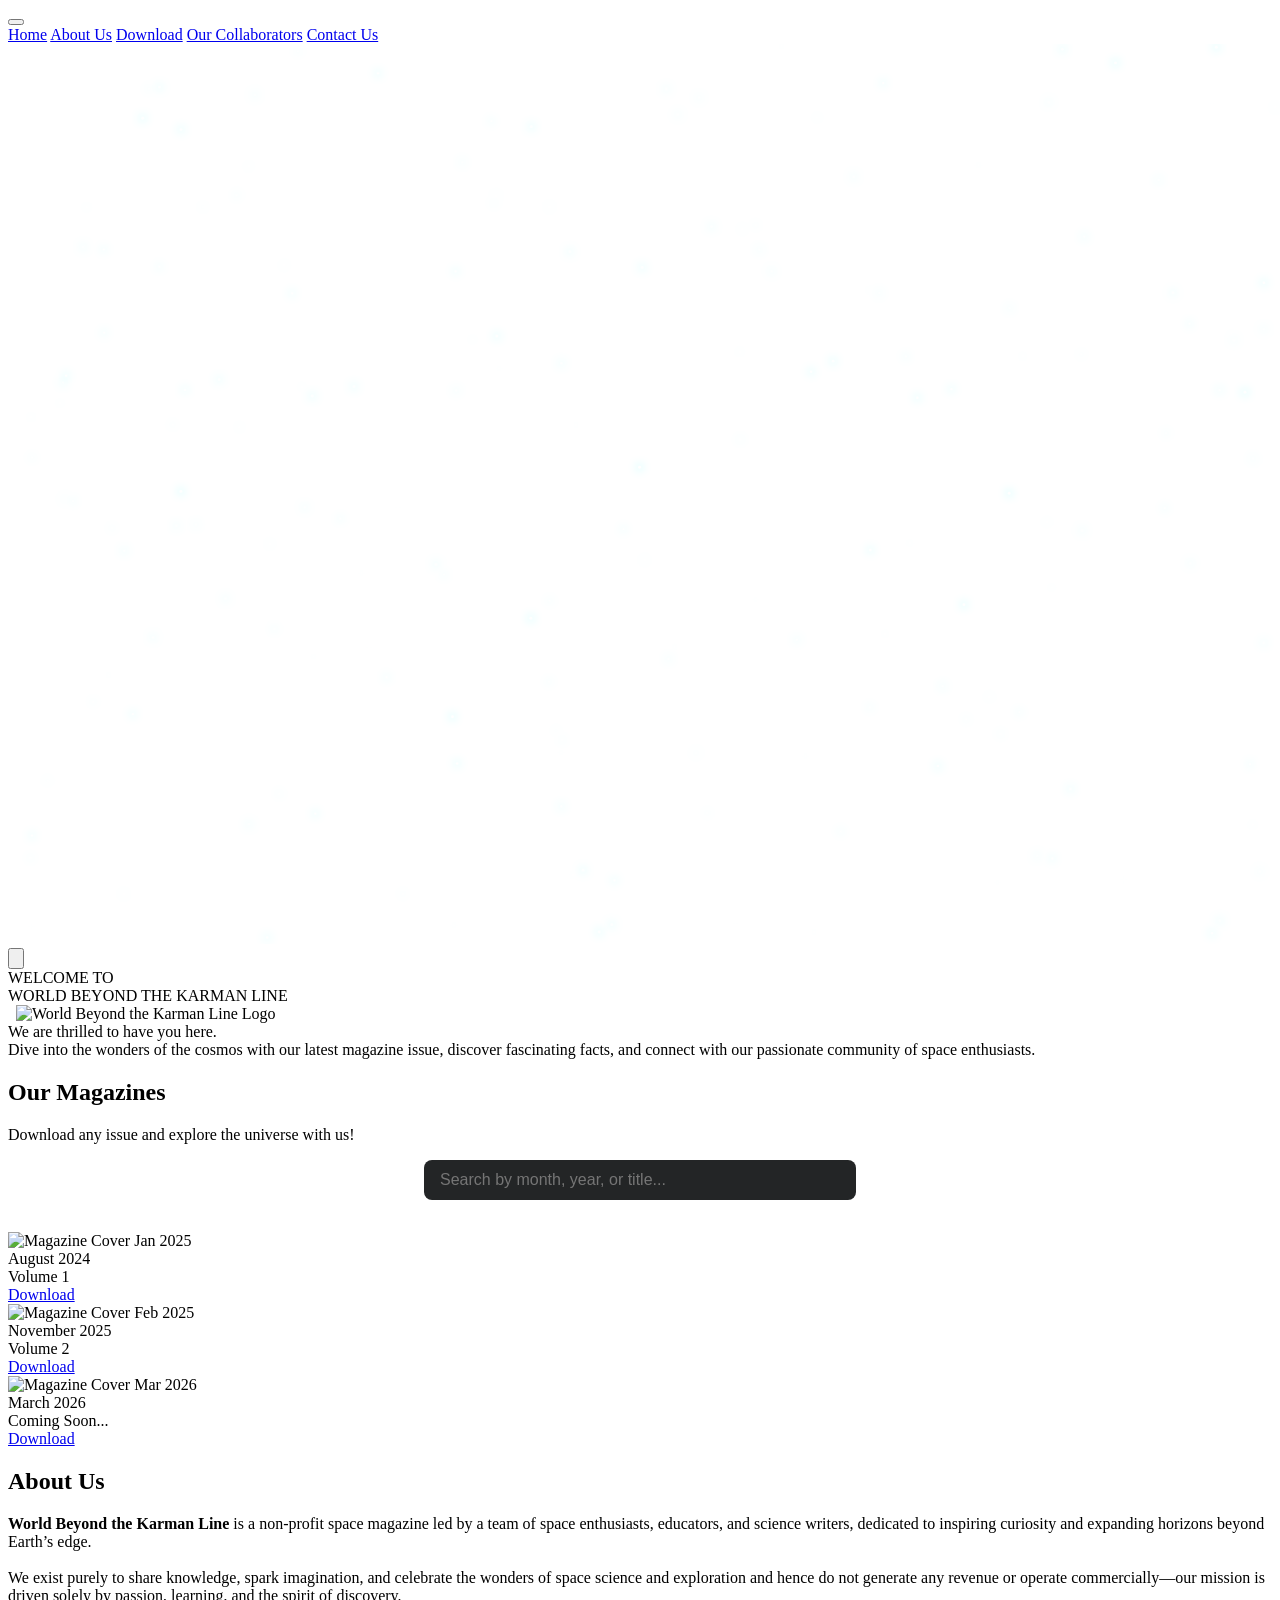
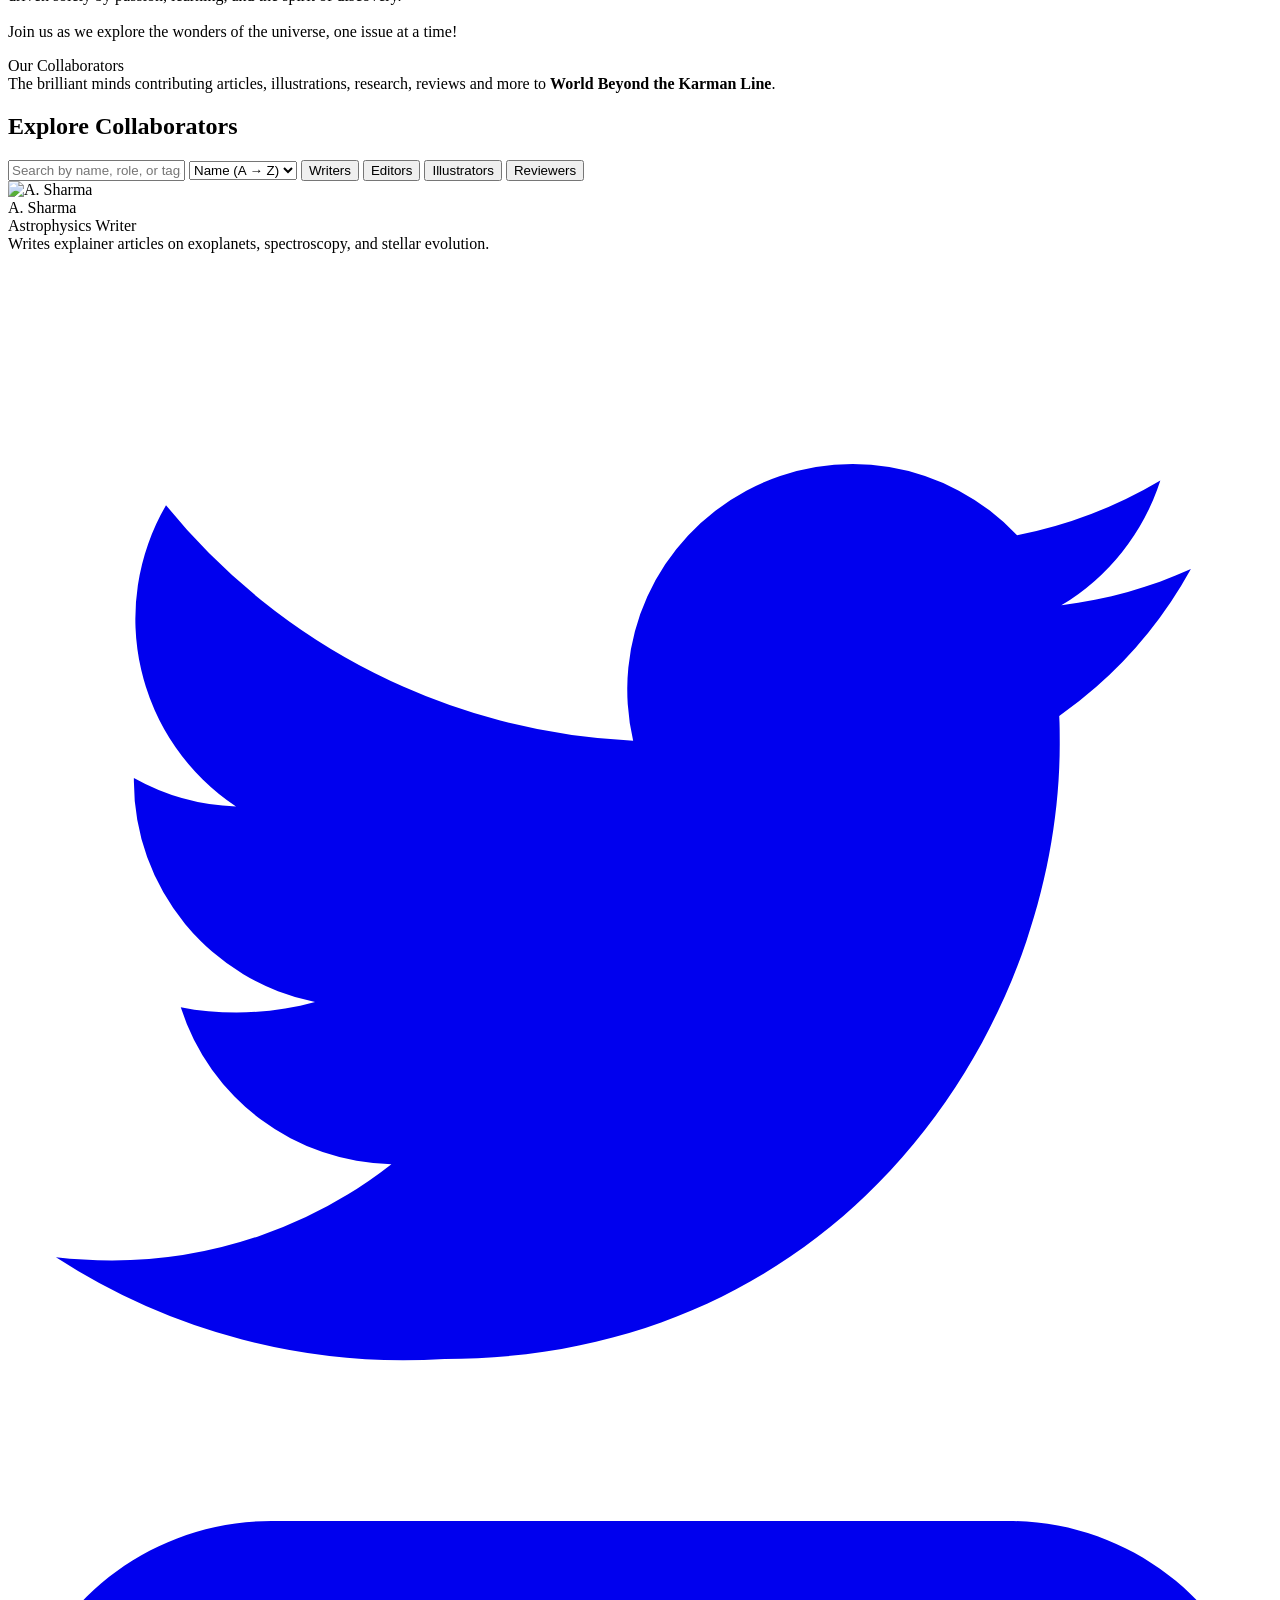
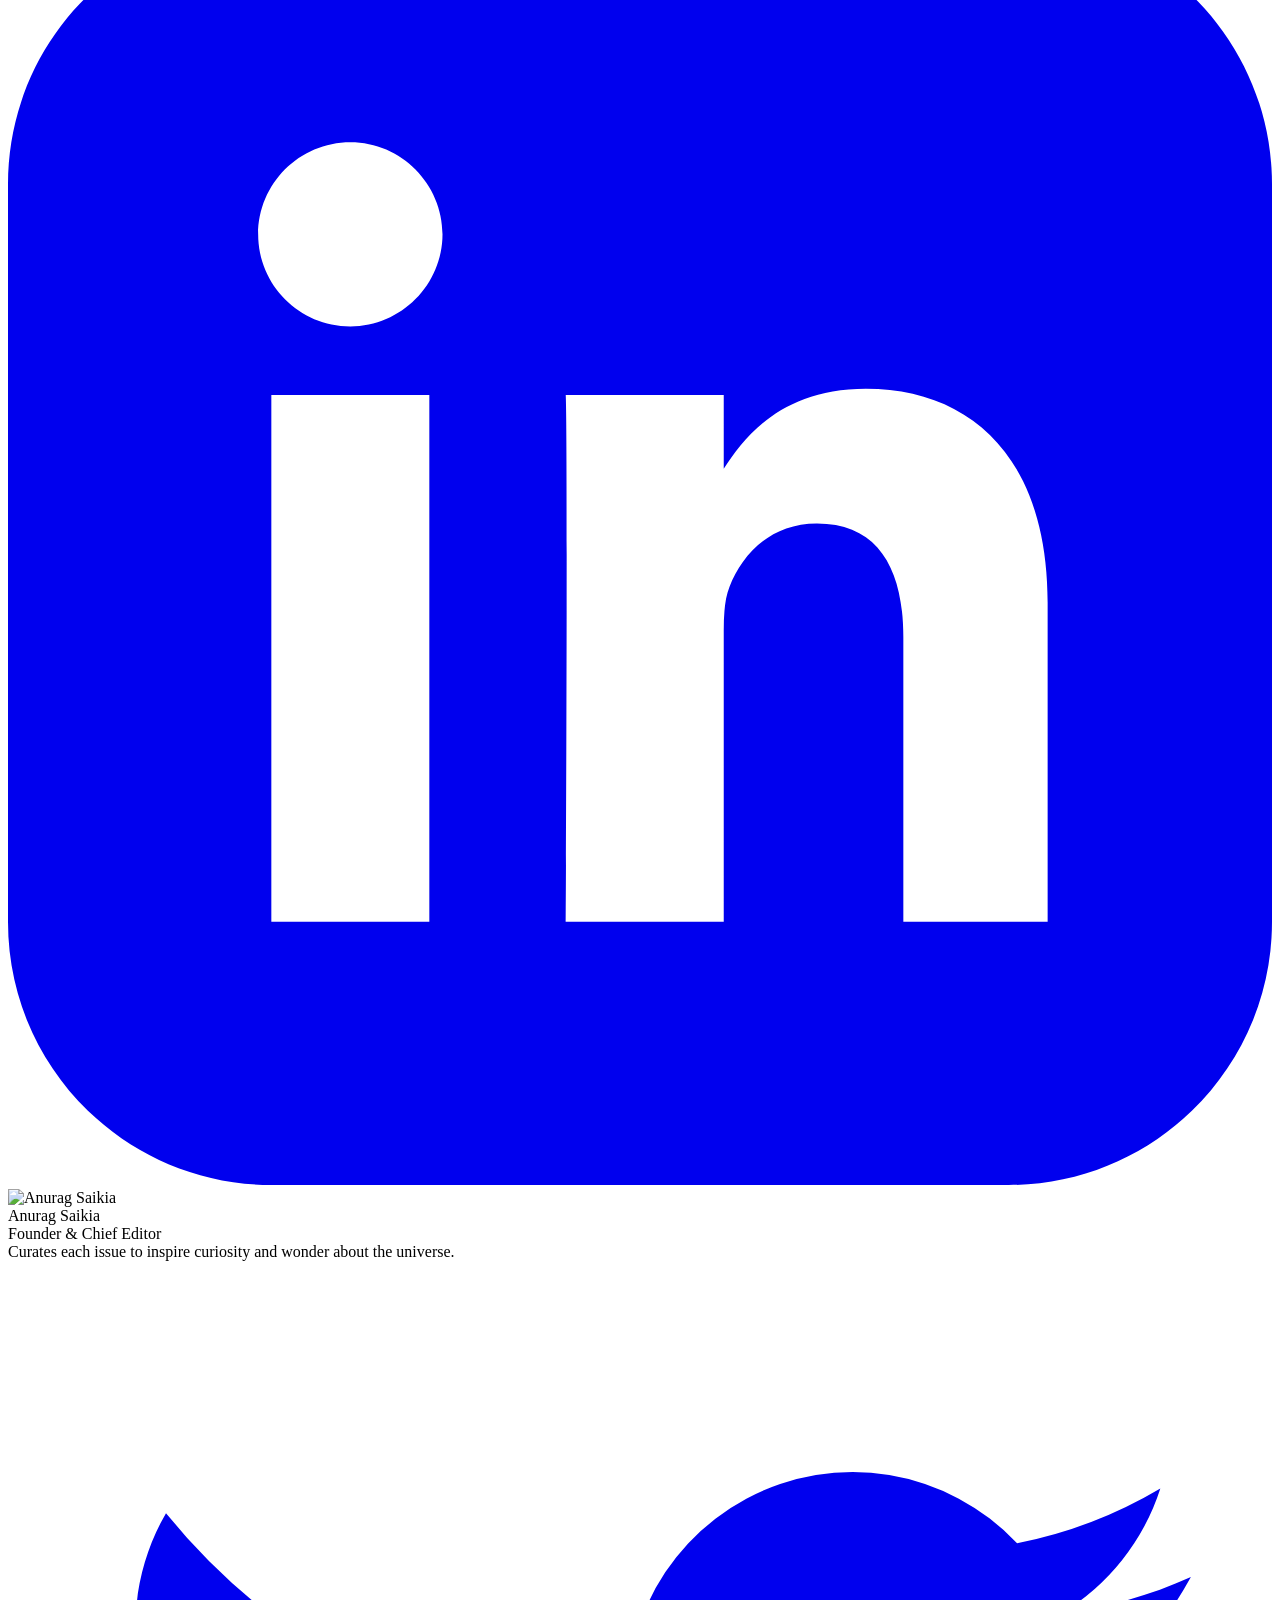
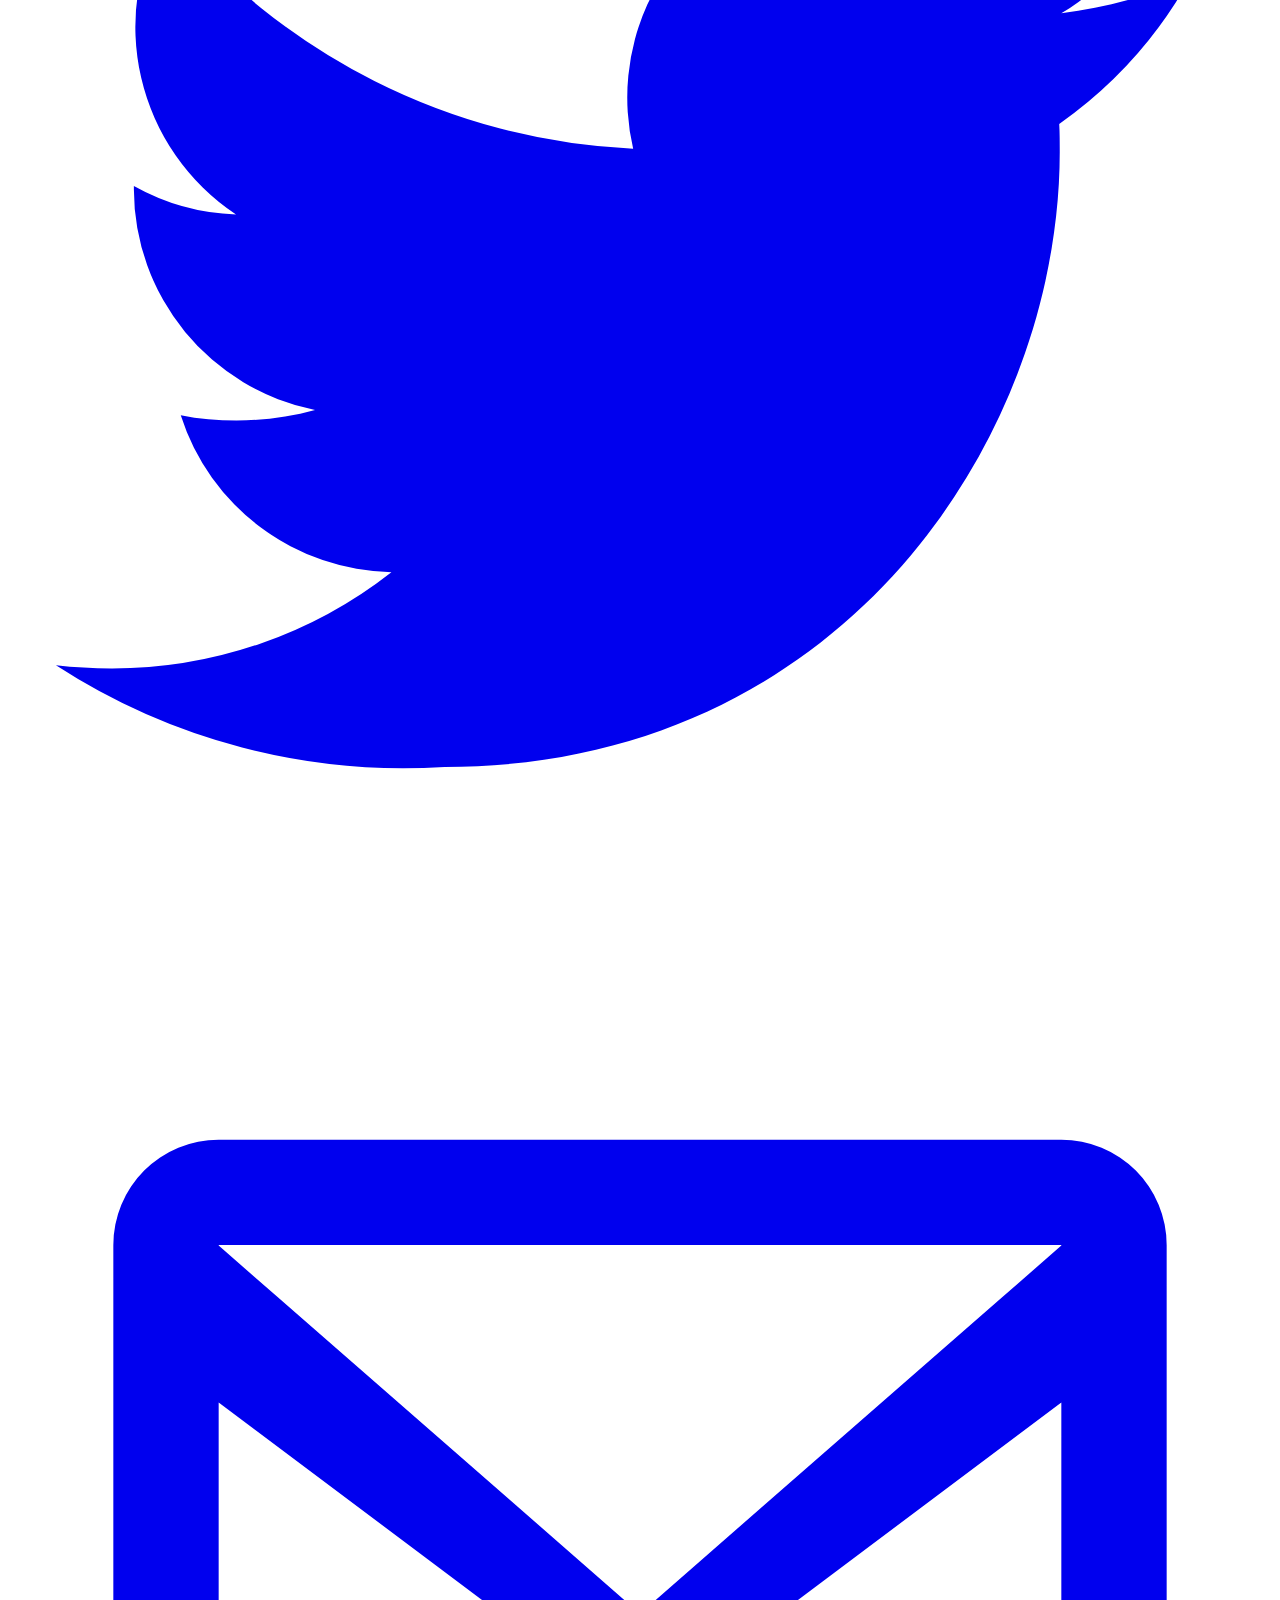
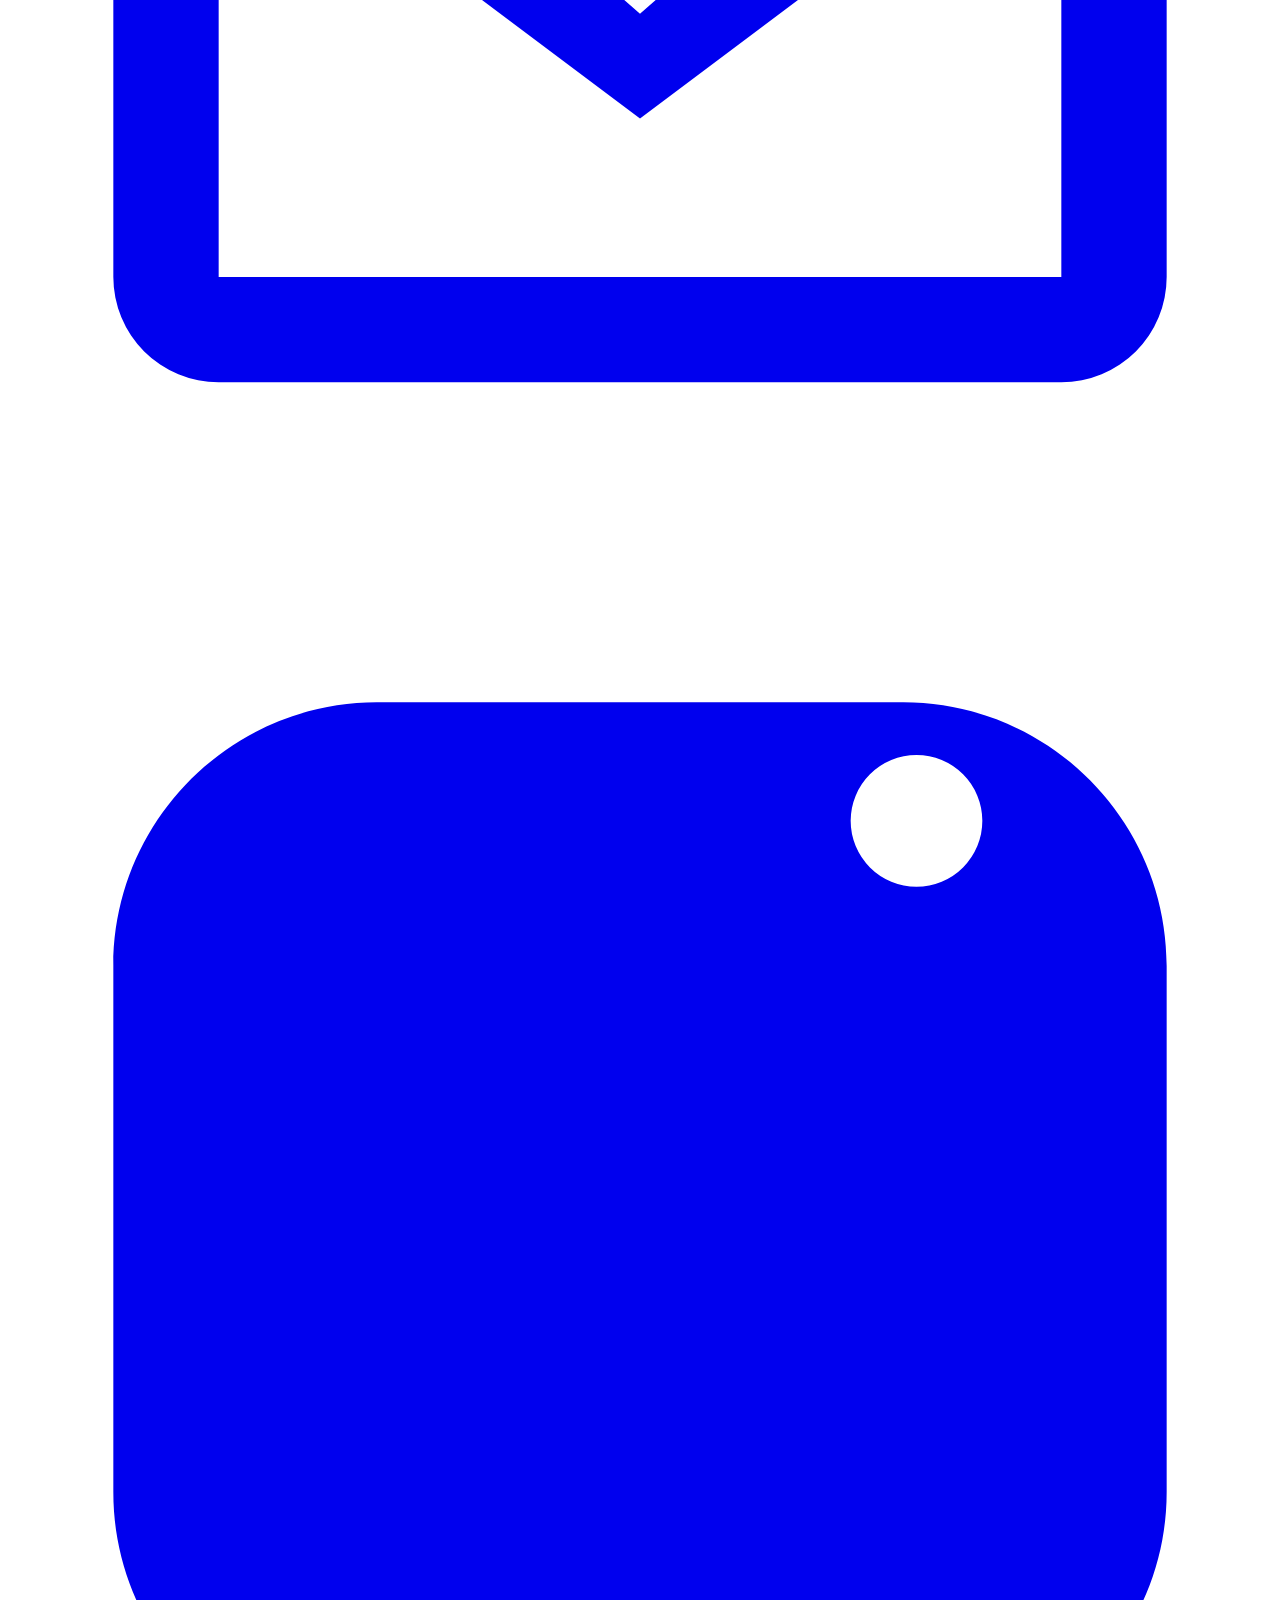
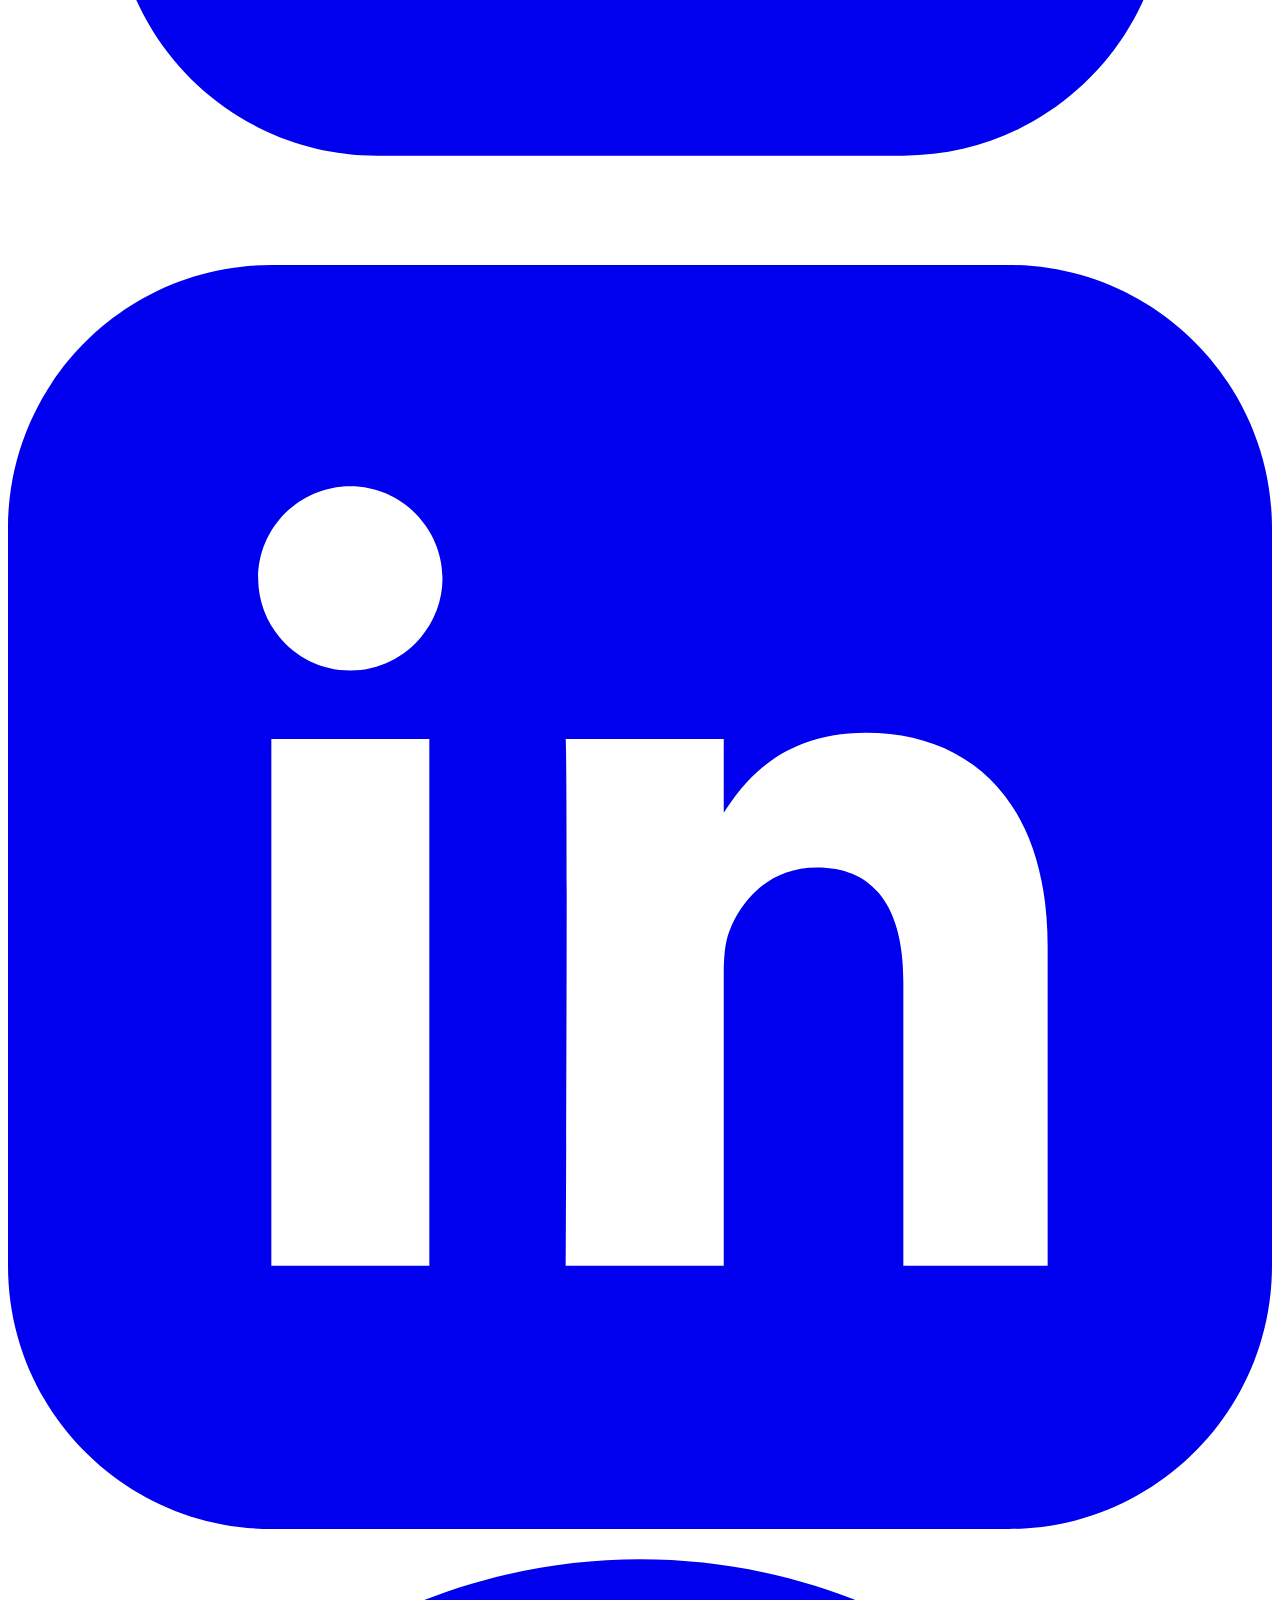
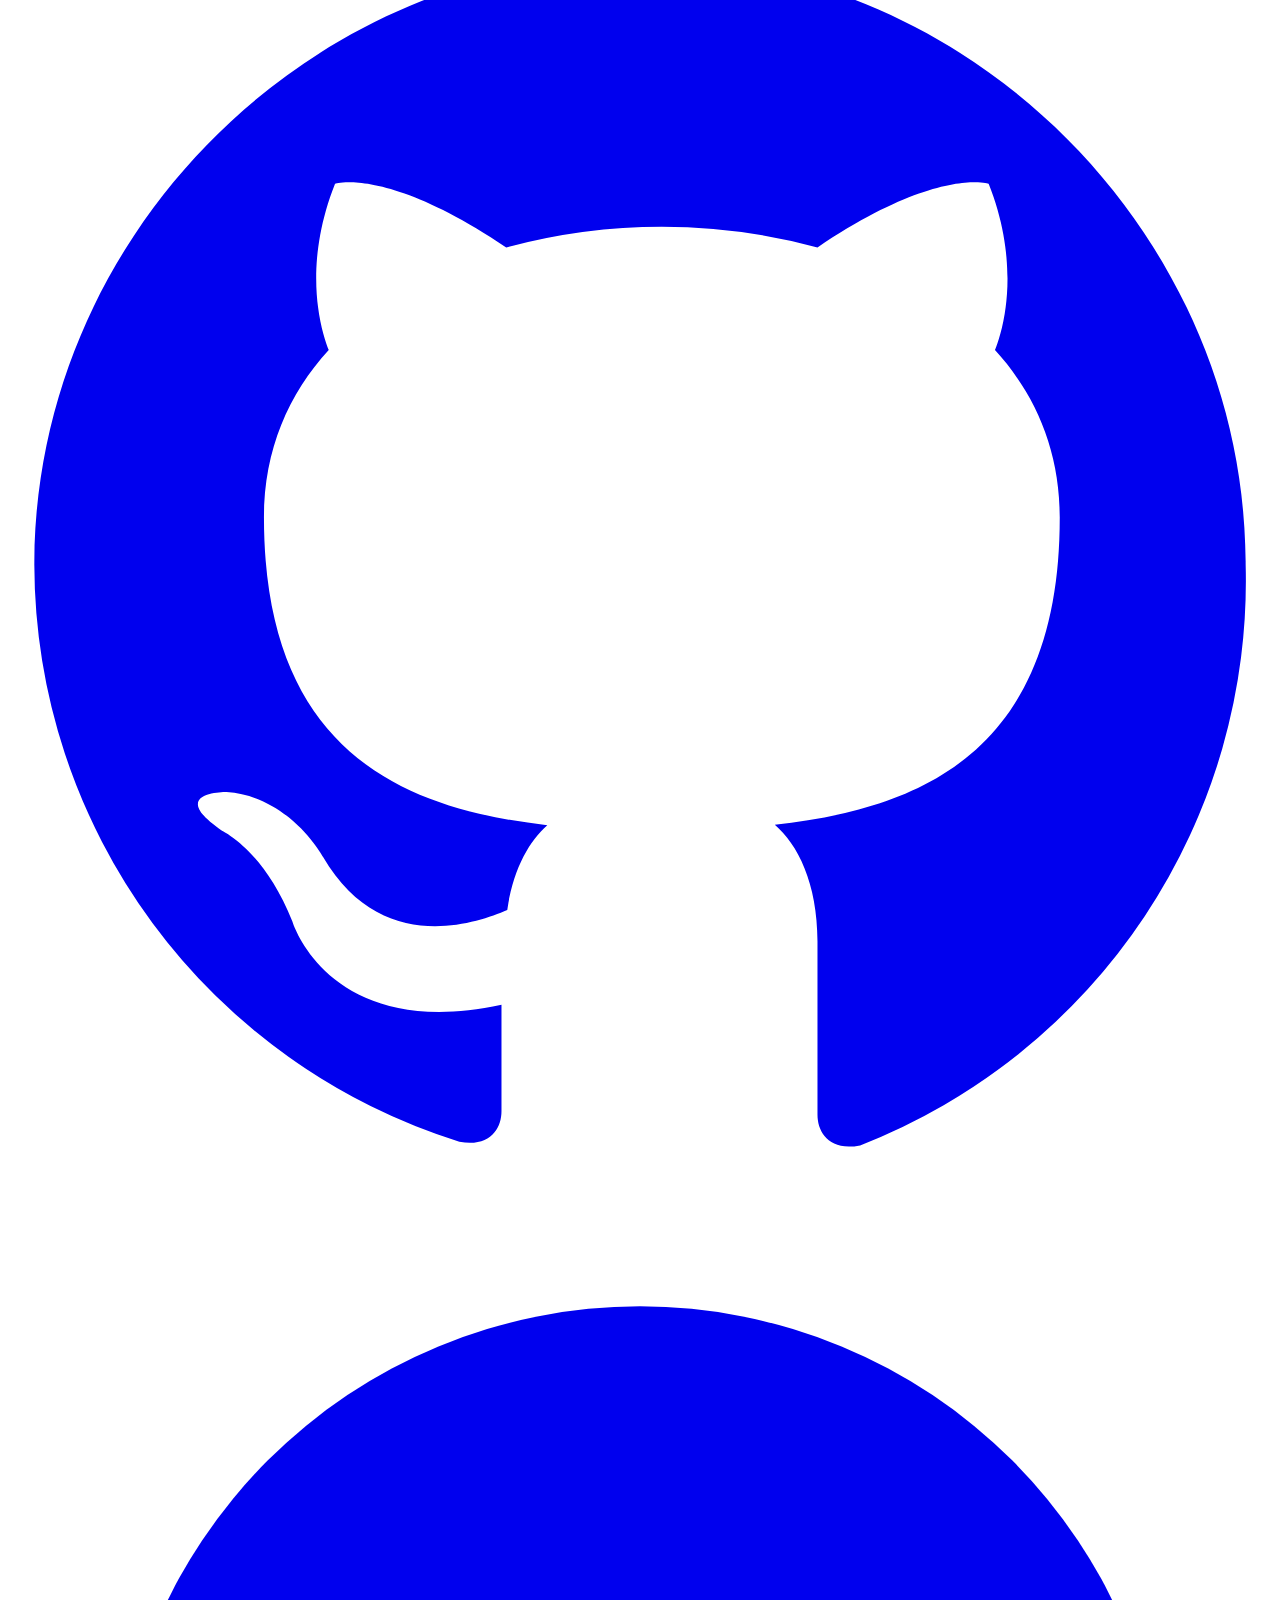
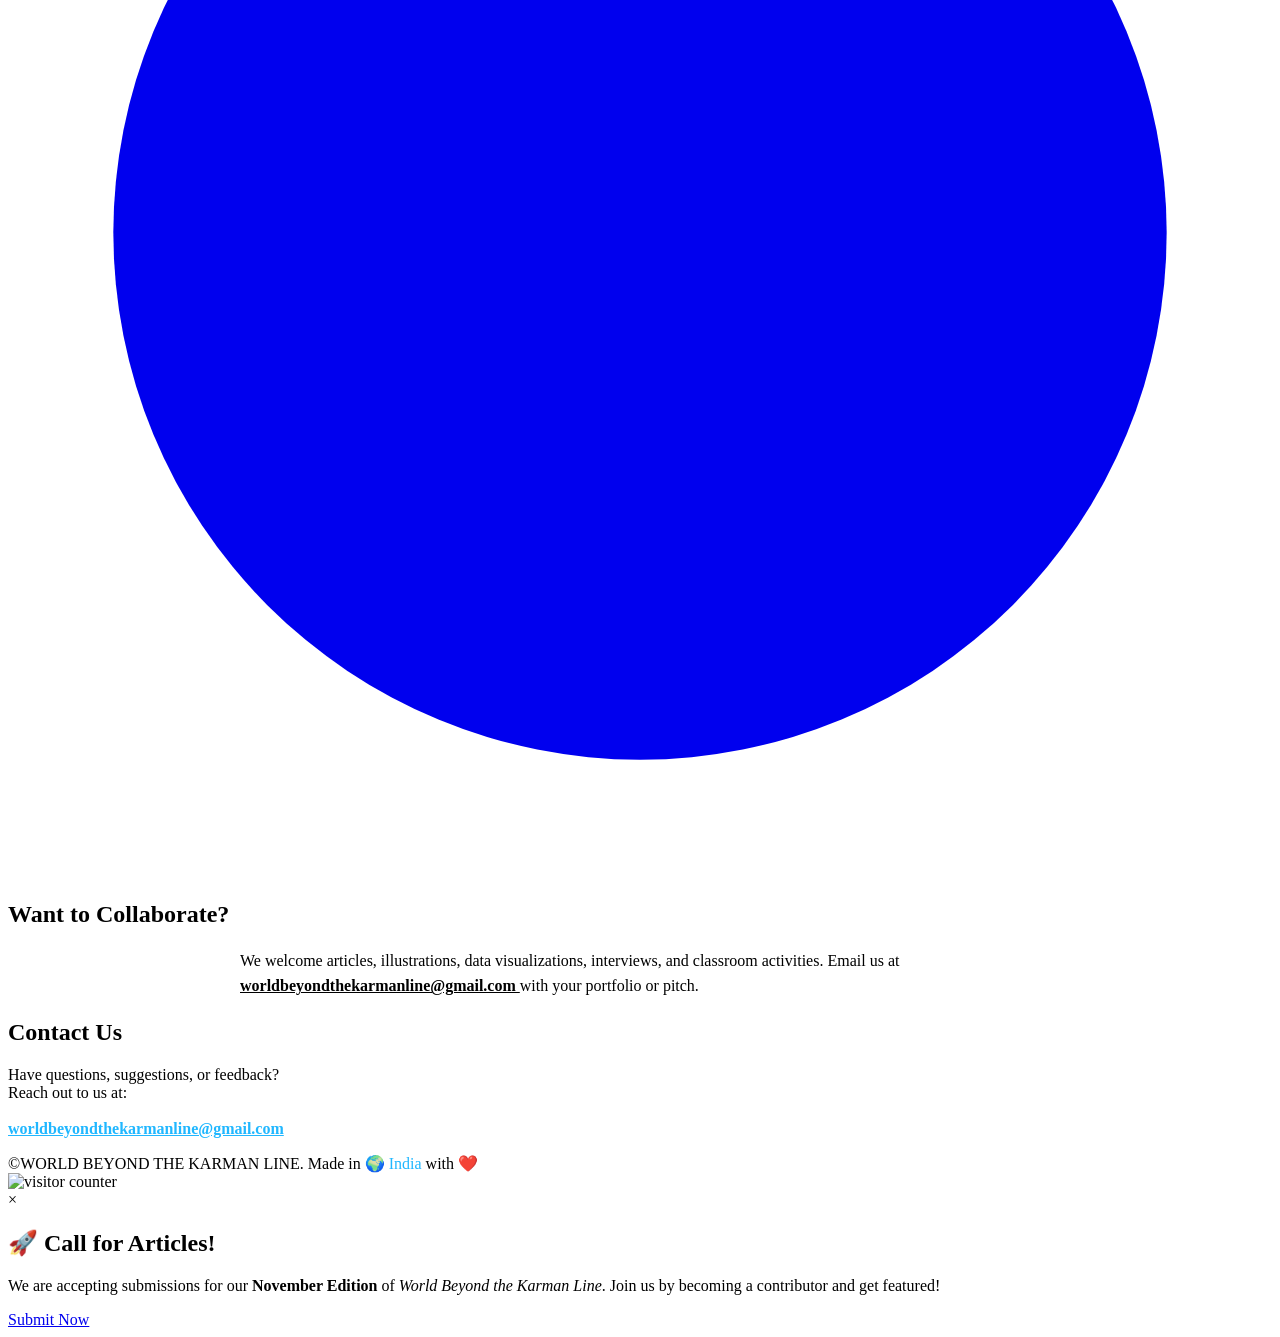
==== commit f9de4a6f: "Update index.html" ====
--- a/index.html
+++ b/index.html
@@ -11,308 +11,7 @@
   <meta property="og:type" content="website">
   <meta name="twitter:card" content="summary_large_image">
   <link href="https://fonts.googleapis.com/css?family=Montserrat:700,400&display=swap" rel="stylesheet">
-  <style>
-    html { scroll-behavior: smooth; }
-    body {
-      margin: 0;
-      background: linear-gradient(120deg, #232526, #414345 80%);
-      font-family: 'Montserrat', sans-serif;
-      color: #f4f8fb;
-    }
-    header {
-      width: 100%;
-      background: rgba(30, 34, 44, 0.98);
-      box-shadow: 0 2px 8px rgba(32,183,255,0.10);
-      position: fixed;
-      top: 0; left: 0;
-      z-index: 100;
-      display: flex;
-      align-items: center;
-      justify-content: space-between;
-      padding-left: 0.7rem;
-      padding-right: 2rem;
-      height: 64px;
-      flex-direction: row;
-    }
-    .site-title {
-      font-size: 1.5rem;
-      font-weight: bold;
-      color: #20b7ff;
-      letter-spacing: 2px;
-      white-space: nowrap;
-      overflow: hidden;
-      text-overflow: ellipsis;
-      max-width: 70vw;
-    }
-    nav {
-      display: flex;
-      gap: 2rem;
-      align-items: center;
-    }
-    nav a {
-      color: #e0eafc;
-      text-decoration: none;
-      font-size: 1.05rem;
-      font-weight: 500;
-      letter-spacing: 1px;
-      transition: color 0.2s;
-      padding: 0.5rem 0;
-      border-bottom: 2px solid transparent;
-    }
-    nav a:hover, nav a.active {
-      color: #20b7ff;
-      border-bottom: 2px solid #20b7ff;
-    }
-    .hamburger {
-      display: flex;
-      flex-direction: column;
-      justify-content: center;
-      align-items: center;
-      width: 38px;
-      height: 38px;
-      background: none;
-      border: none;
-      cursor: pointer;
-      margin-left: 0;
-      margin-right: 1rem;
-    }
-    .hamburger span {
-      display: block;
-      width: 24px;
-      height: 3px;
-      margin: 4px 0;
-      background: #20b7ff;
-      border-radius: 2px;
-      transition: 0.3s;
-    }
-    main {
-      margin-top: 80px;
-      display: flex;
-      flex-direction: column;
-      align-items: center;
-      width: 100%;
-    }
-    .hero {
-      text-align: center;
-      padding: 2.5rem 1rem 2rem 1rem;
-      max-width: 700px;
-    }
-    .hero-title {
-      font-size: 2.5rem;
-      font-weight: bold;
-      color: #20b7ff;
-      letter-spacing: 2px;
-      margin-bottom: 0.5rem;
-      word-break: break-word;
-    }
-    .hero-welcome {
-      font-size: 1.2rem;
-      color: #e0eafc;
-      margin-bottom: 1.5rem;
-    }
-    section {
-      background: rgba(30, 34, 44, 0.93);
-      border-radius: 18px;
-      box-shadow: 0 8px 32px 0 rgba(31, 38, 135, 0.18);
-      max-width: 500px;
-      width: 95%;
-      margin: 2rem auto;
-      padding: 2rem 1.5rem;
-      color: #e0eafc;
-      text-align: center;
-      box-sizing: border-box;
-    }
-    .magazine-cover {
-      width: 120px;
-      height: 160px;
-      object-fit: cover;
-      border-radius: 10px;
-      box-shadow: 0 4px 16px rgba(32,183,255,0.15);
-      margin-bottom: 1.5rem;
-      border: 2px solid #20b7ff;
-      background: #222;
-      display: inline-block;
-    }
-    .download-btn {
-      display: inline-block;
-      background: linear-gradient(90deg, #20b7ff 60%, #1e3c72 100%);
-      color: #fff;
-      border: none;
-      padding: 0.9rem 2.2rem;
-      border-radius: 8px;
-      font-size: 1.1rem;
-      font-weight: bold;
-      cursor: pointer;
-      text-decoration: none;
-      transition: background 0.2s, box-shadow 0.2s;
-      box-shadow: 0 2px 8px rgba(32,183,255,0.10);
-      margin-top: 1.2rem;
-      letter-spacing: 1px;
-      white-space: nowrap;
-    }
-    .download-btn:hover {
-      background: linear-gradient(90deg, #1e3c72 60%, #20b7ff 100%);
-      box-shadow: 0 4px 16px rgba(32,183,255,0.18);
-    }
-    h2 {
-      color: #20b7ff;
-      margin-bottom: 1rem;
-      font-size: 1.3rem;
-      letter-spacing: 1px;
-    }
-    .footer {
-      margin-top: 2rem;
-      color: #b0b9c6;
-      font-size: 0.95rem;
-      text-align: center;
-      margin-bottom: 1.5rem;
-    }
-    /* Download section magazine list */
-    .magazine-list {
-      display: flex;
-      flex-direction: column;
-      gap: 2rem;
-      align-items: center;
-      width: 100%;
-    }
-    .magazine-item {
-      display: flex;
-      align-items: center;
-      gap: 1.2rem;
-      background: rgba(36,44,60,0.7);
-      border-radius: 12px;
-      padding: 1rem 1.5rem;
-      width: 100%;
-      max-width: 400px;
-      box-sizing: border-box;
-    }
-    .magazine-item img {
-      width: 60px;
-      height: 80px;
-      border-radius: 8px;
-      border: 2px solid #20b7ff;
-      object-fit: cover;
-      background: #222;
-      margin-bottom: 0;
-      flex-shrink: 0;
-    }
-    .magazine-item .magazine-info {
-      flex: 1;
-      text-align: left;
-      min-width: 0;
-    }
-    .magazine-item .magazine-info div {
-      white-space: normal;
-      word-break: break-word;
-    }
-    .magazine-item .magazine-month {
-      font-weight: bold;
-      color: #20b7ff;
-    }
-    .magazine-item .magazine-title {
-      font-size: 0.97rem;
-      color: #e0eafc;
-    }
-    @media (max-width: 800px) {
-      nav {
-        display: none;
-        position: fixed;
-        top: 64px;
-        left: 0;
-        width: 100vw;
-        background: rgba(30, 34, 44, 0.98);
-        flex-direction: column;
-        gap: 0;
-        z-index: 99;
-      }
-      nav.open {
-        display: flex;
-        position: fixed;
-        top: 64px;
-        left: 0;
-        width: 100vw;
-      }
-      .hamburger {
-        display: flex;
-      }
-      .site-title {
-        max-width: 55vw;
-        font-size: 1.1rem;
-      }
-    }
-    @media (max-width: 600px) {
-      .hero-title { font-size: 1.3rem; }
-      section { padding: 1.2rem 0.5rem; }
-      .magazine-cover { width: 90px; height: 120px; }
-      header { padding: 0 0.7rem; }
-      .magazine-list {
-        width: 100%;
-        padding: 0;
-      }
-      .magazine-item {
-        flex-direction: column;
-        align-items: center;
-        gap: 0.7rem;
-        padding: 1rem 0.7rem;
-        width: 98vw;
-        max-width: 98vw;
-        background: rgba(36,44,60,0.95);
-        box-sizing: border-box;
-        margin-bottom: 1.2rem;
-      }
-      .magazine-item img {
-        margin-bottom: 0.5rem;
-        margin-right: 0;
-        display: block;
-        margin-left: auto;
-        margin-right: auto;
-      }
-      .magazine-info {
-        text-align: center;
-        width: 100%;
-      }
-      .download-btn {
-        width: 100%;
-        margin-top: 1rem;
-        font-size: 1rem;
-        padding: 0.8rem 0;
-        box-sizing: border-box;
-      }
-      .magazine-month {
-        font-size: 1.05rem;
-      }
-      .magazine-title {
-        font-size: 0.95rem;
-      }
-    }
-    @media (max-width: 400px) {
-      .magazine-item {
-        max-width: 98vw;
-        padding: 0.7rem 0.2rem;
-      }
-      section {
-        padding: 0.7rem 0.1rem;
-      }
-    }
-    /* Animation for sections */
-    section {
-      opacity: 0;
-      transform: translateY(20px);
-      transition: opacity 0.6s ease-out, transform 0.6s ease-out;
-    }
-    section.visible {
-      opacity: 1;
-      transform: translateY(0);
-    }
-     /* Starfield Canvas */
-    #starfield {
-      position: fixed;
-      top: 0; left: 0;
-      width: 100vw; height: 100vh;
-      z-index: -3;
-      pointer-events: none;
-    }
-  </style>
+  <link rel="stylesheet" href="../style.css">
 </head>
 <body>
   <header>
@@ -408,346 +107,6 @@
     }
     animateStars();
   </script>
-
-
-<style>
-
-  :root{
-    --btn-size: 64px;
-    --pad: 14px;
-    --z: 9999;
-  }
-  /* Smooth scroll (respects reduced motion) */
-  html:focus-within { scroll-behavior: smooth; }
-  @media (prefers-reduced-motion: reduce){
-    html:focus-within { scroll-behavior: auto; }
-    .rocket * { animation: none !important; transition: none !important; }
-  }
-
-  /* The floating button (no circular background) */
-  .back-to-top {
-    position: fixed;
-    right: 20px;
-    bottom: 24px;
-    width: var(--btn-size);
-    height: calc(var(--btn-size) + 6px);
-    z-index: var(--z);
-    display: grid;
-    place-items: center;
-    border: 0;
-    padding: var(--pad);
-    background: transparent; /* no circle bg */
-    cursor: pointer;
-    opacity: 0;
-    pointer-events: none;
-    transform: translateY(10px);
-    transition: opacity .25s ease, transform .25s ease;
-  }
-  .back-to-top[data-visible="true"]{
-    opacity: 1;
-    pointer-events: auto;
-    transform: translateY(0);
-  }
-  .back-to-top:focus-visible{
-    outline: 2px solid #7dd3fc;
-    outline-offset: 4px;
-    border-radius: 14px;
-  }
-
-  /* Tooltip */
-  .back-to-top::after{
-    content: "Back to top";
-    position: absolute;
-    bottom: calc(100% + 10px);
-    right: 0;
-    font: 600 12px/1.1 ui-sans-serif, system-ui, -apple-system, Segoe UI, Roboto, "Helvetica Neue", Arial;
-    background: rgba(0,0,0,.75);
-    color: #fff;
-    padding: 6px 8px;
-    border-radius: 8px;
-    transform: translateY(6px);
-    opacity: 0;
-    white-space: nowrap;
-    pointer-events: none;
-    transition: opacity .2s ease, transform .2s ease;
-  }
-  .back-to-top:hover::after { opacity: 1; transform: translateY(0); }
-
-  /* Subtle star trail behind rocket (no backdrop) */
-  .trail {
-    position: absolute;
-    width: 1px; height: 1px;
-    top: 70%;
-    filter: drop-shadow(0 0 4px rgba(255,255,255,.7));
-    animation: sparkle 1.8s linear infinite;
-  }
-  @keyframes sparkle {
-    0%   { opacity: 0; transform: translateY(0) translateX(0) scale(1); }
-    10%  { opacity: .9; }
-    100% { opacity: 0; transform: translateY(28px) translateX(-6px) scale(.7); }
-  }
-
-  /* The rocket is perfectly vertical */
-  .rocket {
-    width: 36px; /* scales the whole SVG */
-    display: block;
-  }
-
-  /* Flame flicker + exhaust */
-  .flame {
-    transform-origin: 50% 0%;
-    animation: flameFlicker .12s infinite alternate ease-in-out;
-  }
-  @keyframes flameFlicker {
-    from { transform: scaleY(.9); opacity: .85; }
-    to   { transform: scaleY(1.15); opacity: 1; }
-  }
-
-  .exhaust {
-    opacity: .75;
-    animation: exhaustPulse 1s ease-in-out infinite;
-  }
-  @keyframes exhaustPulse {
-    0%,100% { opacity: .3; }
-    50%     { opacity: .9; }
-  }
-
-  /* Lift on hover */
-  .back-to-top:hover .rocket-wrap{
-    transform: translateY(-6px);
-  }
-  .rocket-wrap {
-    transition: transform .25s ease;
-    position: relative;
-  }
-
-  /* Tiny shimmer on body */
-  .shine {
-    animation: shine 2.4s ease-in-out infinite;
-  }
-  @keyframes shine {
-    0%,100% { opacity: .15; }
-    50%     { opacity: .45; }
-  }
-
-  /* Optional: adapt for dark themes */
-  @media (prefers-color-scheme: dark){
-    .back-to-top::after{ background: rgba(255,255,255,.12); color: #e5e7eb; }
-  }
-
-/* Collaborators section */
-#collaborators .hero {
-  text-align: center;
-  margin-bottom: 2rem;
-}
-#collaborators .hero-title {
-  font-size: 2.5rem;
-  font-weight: 700;
-  color: var(--accent);
-}
-#collaborators .hero-sub {
-  margin-top: 0.5rem;
-  font-size: 1.1rem;
-  color: var(--text);
-  opacity: 0.85;
-}
-
-#collaborators .controls {
-  display: flex;
-  flex-wrap: wrap;
-  gap: 0.5rem;
-  justify-content: center;
-  margin-bottom: 2rem;
-}
-#collaborators .controls input,
-#collaborators .controls select,
-#collaborators .controls button {
-  padding: 0.6rem 1rem;
-  border-radius: 8px;
-  border: 1px solid rgba(255,255,255,0.1);
-  background: rgba(255,255,255,0.05);
-  color: var(--text);
-  font-size: 0.95rem;
-}
-#collaborators .controls button.chip[aria-pressed="true"] {
-  background: var(--accent);
-  color: #fff;
-}
-
-#collaborators .grid {
-  display: grid;
-  gap: 1.5rem;
-  grid-template-columns: repeat(auto-fit, minmax(260px, 1fr));
-}
-#collaborators .card {
-  background: rgba(255,255,255,0.05);
-  border-radius: 12px;
-  padding: 1.5rem;
-  text-align: center;
-  backdrop-filter: blur(6px);
-  transition: transform 0.2s;
-}
-#collaborators .card:hover {
-  transform: translateY(-6px);
-}
-#collaborators .avatar {
-  width: 80px;
-  height: 80px;
-  border-radius: 50%;
-  margin: 0 auto 1rem;
-  object-fit: cover;
-}
-#collaborators .name {
-  font-weight: 600;
-  font-size: 1.1rem;
-}
-#collaborators .role {
-  font-size: 0.9rem;
-  opacity: 0.8;
-  margin-bottom: 0.6rem;
-}
-#collaborators .bio {
-  font-size: 0.9rem;
-  opacity: 0.8;
-  margin-bottom: 1rem;
-}
-#collaborators .socials {
-  display: flex;
-  justify-content: center;
-  gap: 0.8rem;
-}
-#collaborators .socials a {
-  display: inline-flex;
-  width: 22px;
-  height: 22px;
-  fill: var(--accent);
-  transition: fill 0.2s;
-}
-#collaborators .socials a:hover {
-  fill: #fff;
-}
-
-.icon {
-  display: inline-flex;
-  align-items: center;
-  justify-content: center;
-  width: 34px;
-  height: 34px;
-  border-radius: 8px;
-  border: 1px solid rgba(32,183,255,.25);
-  background: rgba(36,44,60,.5);
-  transition: transform .2s ease, border-color .2s ease, background .2s ease;
-}
-
-.icon:hover {
-  transform: translateY(-2px);
-  border-color: var(--accent);
-  background: rgba(32,183,255,.12);
-}
-
-.icon svg {
-  width: 18px;   /* control size */
-  height: 18px;  /* control size */
-  fill: var(--accent);
-}
- /* Popup background */
-    .popup-overlay {
-      position: fixed;
-      top: 0; left: 0;
-      width: 100%; height: 100%;
-      background: rgba(0, 0, 0, 0.85);
-      display: flex;
-      align-items: center;
-      justify-content: center;
-      z-index: 1000;
-      visibility: hidden;
-      opacity: 0;
-      transition: opacity 0.3s ease, visibility 0.3s ease;
-    }
-
-    .popup-overlay.active {
-      visibility: visible;
-      opacity: 1;
-    }
-
-    /* Popup box */
-    .popup-box {
-      background: #1a1a1a;
-      padding: 20px;
-      max-width: 420px;
-      width: 90%;
-      border-radius: 12px;
-      text-align: center;
-      position: relative;
-      box-shadow: 0 6px 20px rgba(0,0,0,0.7);
-      animation: popupShow 0.4s ease;
-    }
-
-    @keyframes popupShow {
-      from { transform: scale(0.8); opacity: 0; }
-      to { transform: scale(1); opacity: 1; }
-    }
-
-    /* Close button */
-    .popup-close {
-      position: absolute;
-      top: 10px;
-      right: 15px;
-      font-size: 22px;
-      font-weight: bold;
-      color: #bbb;
-      cursor: pointer;
-      transition: color 0.2s;
-    }
-
-    .popup-close:hover {
-      color: #3399ff;
-    }
-
-    /* Title with blinking blue glow */
-    .popup-box h2 {
-      margin-top: 10px;
-      font-size: 1.6rem;
-      color: #ffffff;
-      animation: blinkGlow 1.5s infinite alternate;
-    }
-
-    @keyframes blinkGlow {
-      0% { color: #3399ff; text-shadow: 0 0 5px #3399ff, 0 0 10px #0066cc; }
-      50% { color: #ffffff; text-shadow: none; }
-      100% { color: #3399ff; text-shadow: 0 0 10px #3399ff, 0 0 20px #0066cc; }
-    }
-
-    .popup-box p {
-      margin: 15px 0;
-      font-size: 1rem;
-      color: #cccccc;
-    }
-
-    /* Button (blue theme with pulse effect) */
-    .popup-box a {
-      display: inline-block;
-      margin-top: 10px;
-      padding: 10px 18px;
-      background: #3399ff;
-      color: white;
-      border-radius: 6px;
-      text-decoration: none;
-      font-weight: bold;
-      transition: background 0.3s;
-      animation: pulseButton 2s infinite;
-    }
-
-    .popup-box a:hover {
-      background: #0066cc;
-    }
-
-    @keyframes pulseButton {
-      0% { box-shadow: 0 0 5px #3399ff, 0 0 10px #0066cc; }
-      50% { box-shadow: 0 0 15px #3399ff, 0 0 25px #0066cc; }
-      100% { box-shadow: 0 0 5px #3399ff, 0 0 10px #0066cc; }
-    }
-</style>
 <!-- Back to Top Button -->
 <button id="backToTop"
         class="back-to-top"
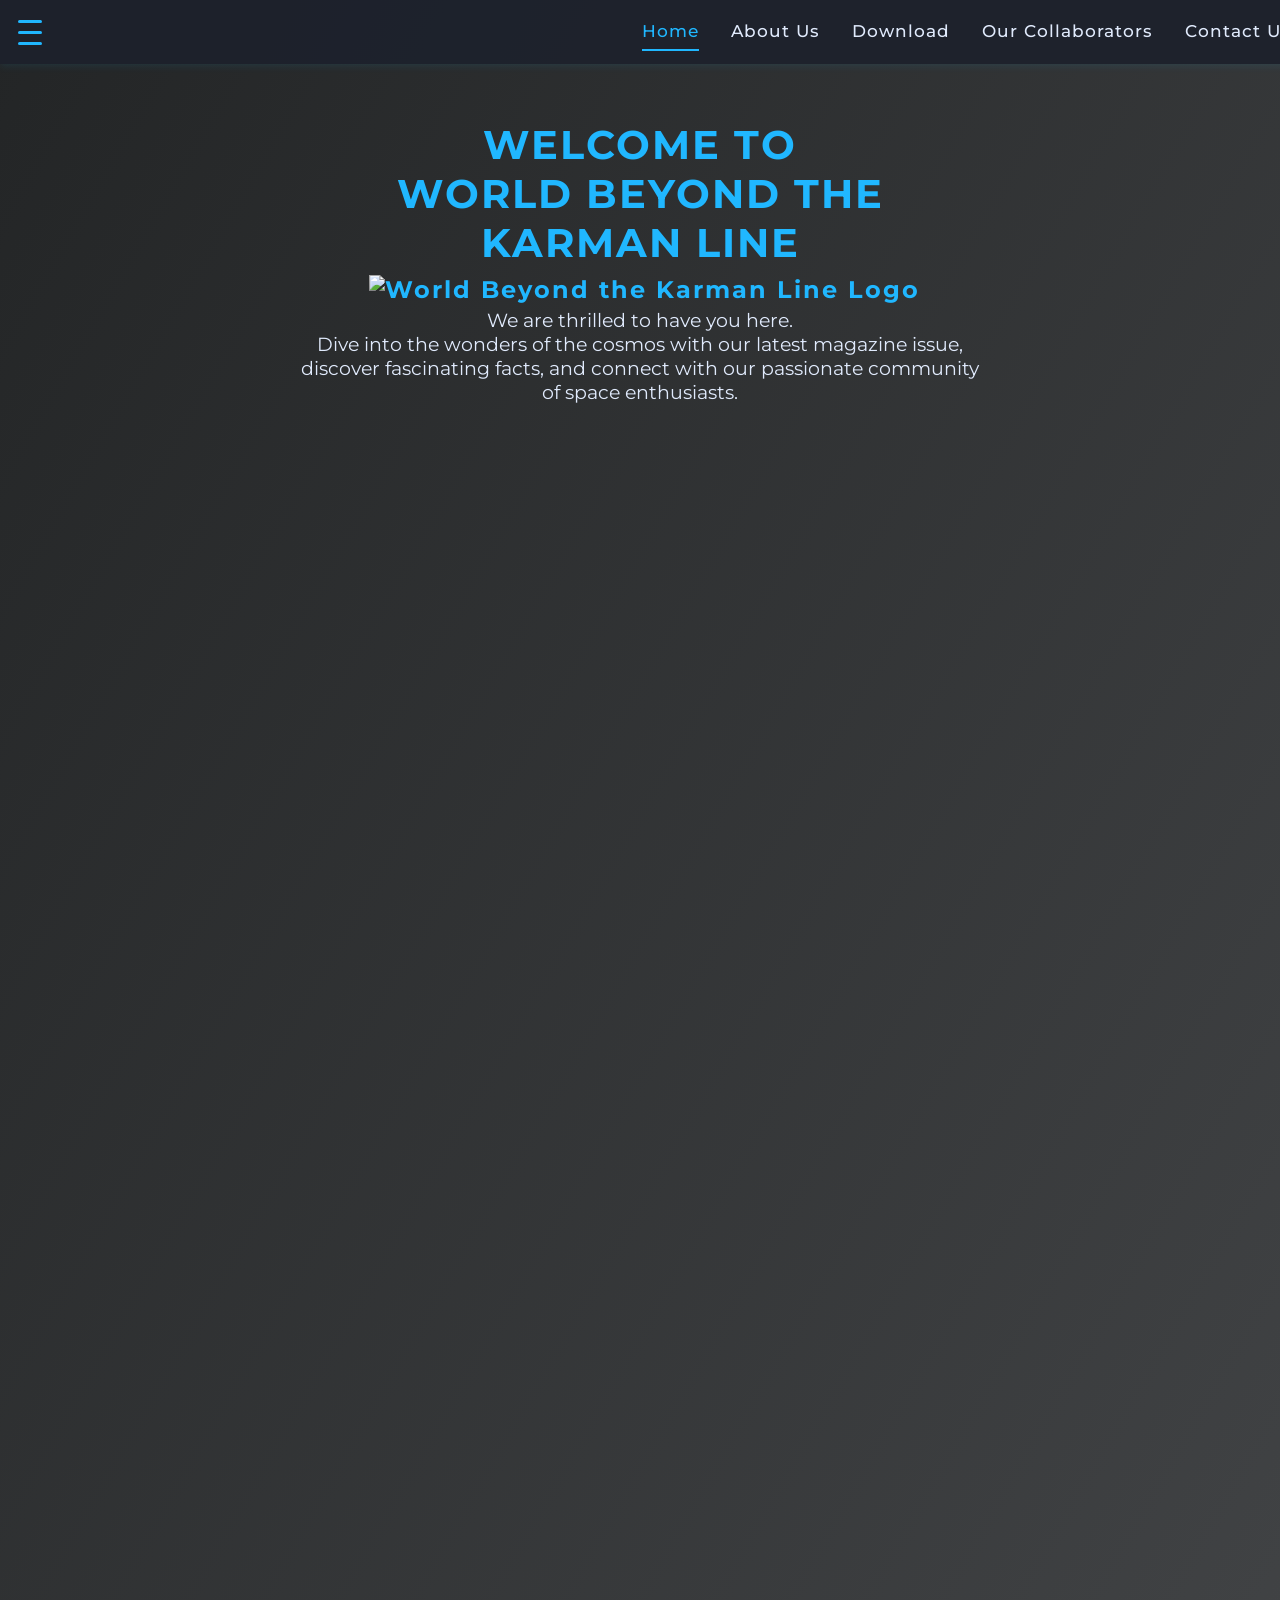
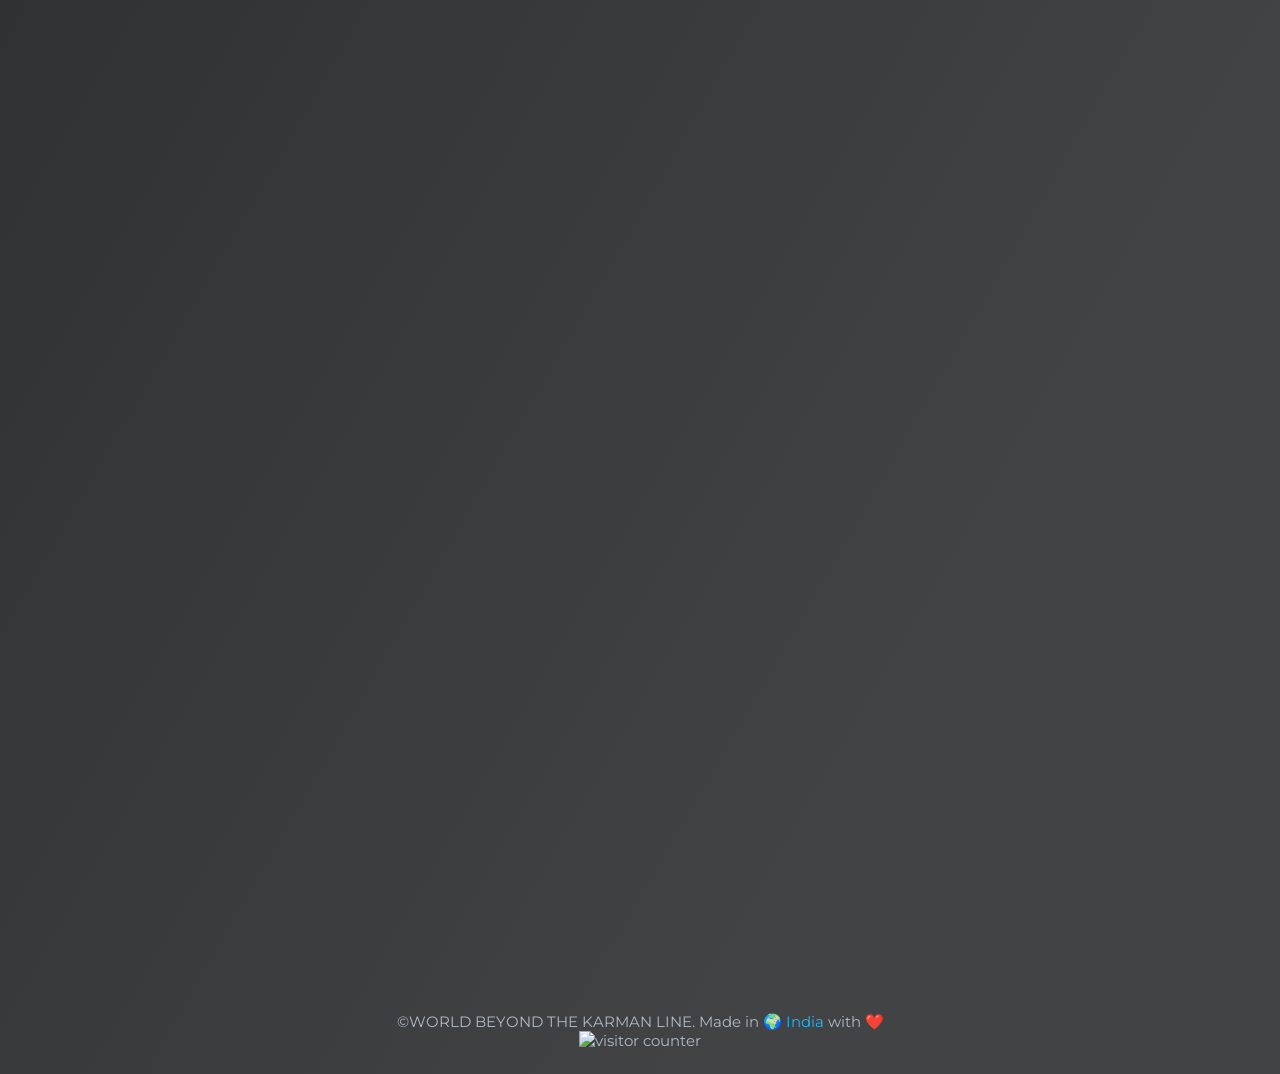
==== commit 123fffc5: "Refactor index.html by removing inline scripts Removed inline scripts for starfield animation, back " ====
--- a/index.html
+++ b/index.html
@@ -12,6 +12,7 @@
   <meta name="twitter:card" content="summary_large_image">
   <link href="https://fonts.googleapis.com/css?family=Montserrat:700,400&display=swap" rel="stylesheet">
   <link rel="stylesheet" href="../style.css">
+  <script src="../script.js" defer></script>
 </head>
 <body>
   <header>
@@ -31,82 +32,6 @@
     </nav>
   </header>
     <canvas id="starfield"></canvas>
-  <script>
-    // Starfield animation
-    const canvas = document.getElementById('starfield');
-    const ctx = canvas.getContext('2d');
-    let stars = [];
-    function resize() {
-      canvas.width = window.innerWidth;
-      canvas.height = window.innerHeight;
-    }
-    window.addEventListener('resize', resize);
-    resize();
-    function createStars() {
-      stars = [];
-      for (let i = 0; i < 180; i++) {
-        stars.push({
-          x: Math.random() * canvas.width,
-          y: Math.random() * canvas.height,
-          r: Math.random() * 1.2 + 0.3,
-          s: Math.random() * 0.8 + 0.2,
-          o: Math.random() * 0.5 + 0.5
-        });
-      }
-    }
-    createStars();
-    let shootingStars = [];
-    function createShootingStar() {
-      shootingStars.push({
-        x: Math.random() * canvas.width,
-        y: Math.random() * canvas.height * 0.5,
-        len: Math.random() * 80 + 40,
-        speed: Math.random() * 8 + 4,
-        alpha: 1
-      });
-    }
-    setInterval(createShootingStar, 3500);
-
-    function animateStars() {
-      ctx.clearRect(0, 0, canvas.width, canvas.height);
-      for (let star of stars) {
-        ctx.save();
-        ctx.globalAlpha = star.o;
-        ctx.beginPath();
-        ctx.arc(star.x, star.y, star.r, 0, 2 * Math.PI);
-        ctx.fillStyle = '#fff';
-        ctx.shadowColor = '#0ff';
-        ctx.shadowBlur = 10;
-        ctx.fill();
-        ctx.restore();
-        star.y += star.s;
-        if (star.y > canvas.height) {
-          star.y = 0;
-          star.x = Math.random() * canvas.width;
-        }
-      }
-      // Shooting stars
-      for (let i = shootingStars.length - 1; i >= 0; i--) {
-        let s = shootingStars[i];
-        ctx.save();
-        ctx.globalAlpha = s.alpha;
-        ctx.strokeStyle = '#fff';
-        ctx.shadowColor = '#0ff';
-        ctx.shadowBlur = 20;
-        ctx.beginPath();
-        ctx.moveTo(s.x, s.y);
-        ctx.lineTo(s.x + s.len, s.y + s.len * 0.3);
-        ctx.stroke();
-        ctx.restore();
-        s.x += s.speed;
-        s.y += s.speed * 0.3;
-        s.alpha -= 0.02;
-        if (s.alpha <= 0) shootingStars.splice(i, 1);
-      }
-      requestAnimationFrame(animateStars);
-    }
-    animateStars();
-  </script>
 <!-- Back to Top Button -->
 <button id="backToTop"
         class="back-to-top"
@@ -165,43 +90,6 @@
     </svg>
   </span>
 </button>
-
-<script>
-  (function(){
-    const btn = document.getElementById('backToTop');
-    const THRESHOLD = 400; // px scrolled before showing
-    const prefersReduced = window.matchMedia('(prefers-reduced-motion: reduce)').matches;
-
-    // show/hide on scroll
-    const onScroll = () => {
-      const visible = window.scrollY > THRESHOLD;
-      btn.setAttribute('data-visible', visible ? 'true' : 'false');
-    };
-    window.addEventListener('scroll', onScroll, { passive: true });
-    onScroll();
-
-    // click to top
-    btn.addEventListener('click', () => {
-      if (prefersReduced) {
-        window.scrollTo(0, 0);
-      } else {
-        window.scrollTo({ top: 0, behavior: 'smooth' });
-      }
-    });
-
-    // keyboard accessibility (Enter/Space already work on <button>)
-  })();
-
-//for footer current year
- //const currentYear = new Date().getFullYear();
-//document.getElementById('current-year').textContent = currentYear;
-
-  const currentYear = new Date().getFullYear();
-const yearElement = document.getElementById('current-year');
-yearElement.textContent = currentYear;
-</script>
-
-
   <main>
     <div class="hero" id="home">
       <div class="hero-title">WELCOME TO <br>WORLD BEYOND THE KARMAN LINE</div>
@@ -327,180 +215,6 @@
 alt="visitor counter" loading="lazy" decoding="async" referrerpolicy="no-referrer">
 
   </div>
-  <script>
-    // Hamburger for mobile
-    const hamburger = document.getElementById('hamburger');
-    const nav = document.getElementById('mainnav');
-    hamburger.addEventListener('click', function() {
-      nav.classList.toggle('open');
-      hamburger.setAttribute('aria-expanded', nav.classList.contains('open'));
-    });
-    // Highlight active nav link on scroll
-    const sections = ['home', 'about', 'download', 'collaborators', 'contact'];
-    window.addEventListener('scroll', () => {
-      let scrollPos = window.scrollY + 80;
-      sections.forEach(id => {
-        const sec = document.getElementById(id);
-        const link = document.querySelector(`nav a[href="#${id}"]`);
-        if (sec && link) {
-          if (scrollPos >= sec.offsetTop && scrollPos < sec.offsetTop + sec.offsetHeight) {
-            document.querySelectorAll('nav a').forEach(a => a.classList.remove('active'));
-            link.classList.add('active');
-          }
-        }
-      });
-    });
-    // Close nav on link click (mobile)
-    document.querySelectorAll('nav a').forEach(link => {
-      link.addEventListener('click', () => {
-        if(window.innerWidth < 801) nav.classList.remove('open');
-      });
-    });
-    // Close nav on resize if desktop
-    window.addEventListener('resize', () => {
-      if(window.innerWidth > 800) nav.classList.remove('open');
-    });
-    // Animation for sections
-    const observer = new IntersectionObserver(entries => {
-      entries.forEach(entry => {
-        if(entry.isIntersecting) entry.target.classList.add('visible');
-      });
-    });
-    document.querySelectorAll('section').forEach(sec => observer.observe(sec));
-    // Magazine Archive Search/Filter
-    document.getElementById('magazine-search').addEventListener('input', function() {
-      const query = this.value.trim().toLowerCase();
-      document.querySelectorAll('.magazine-item').forEach(item => {
-        const month = item.getAttribute('data-month');
-        const year = item.getAttribute('data-year');
-        const title = item.getAttribute('data-title');
-        const text = `${month} ${year} ${title}`;
-        if (text.includes(query)) {
-          item.style.display = '';
-        } else {
-          item.style.display = 'none';
-        }
-      });
-    });
-  // -------------------------------------------- Collaborators data ---------------------------------------
-  const COLLABS = [
-    {
-      name: 'Anurag Saikia',
-      role: 'Founder & Chief Editor',
-      bio: 'Curates each issue to inspire curiosity and wonder about the universe.',
-      avatar: 'https://dl.dropbox.com/scl/fi/buot13ts8s6c3r7zyf4js/IMG_20250906_232438.jpg?rlkey=5yrmk8ashkp91dh6bx3dtskoo&st=moe7e3hu&dl=0',
-      roleTags: ['editor'],
-      links: {
-        twitter: 'https://x.com/Anuraagsaikia07',
-        email: 'worldbeyondthekarmanline@gmail.com',
-        instagram: 'https://instagram.com/__anurag___saikia__',
-        linkedin: 'https://www.linkedin.com/in/anurag-saikia-2009nlp07/',
-        github: 'https://github.com/anurag90-tech',
-        website: 'https://world-beyond-the-karman-line.github.io/site/'
-      }
-    },
-    {
-      name: 'A. Sharma',
-      role: 'Astrophysics Writer',
-      bio: 'Writes explainer articles on exoplanets, spectroscopy, and stellar evolution.',
-      avatar: 'https://randomuser.me/api/portraits/men/32.jpg',
-      roleTags: ['writer'],
-      links: { twitter: 'https://twitter.com/', email: '', instagram: '', linkedin: '#', github: '', website: '' }
-    }
-  ];
-
-  // --- SVG Icon generator ---
-  function getIcon(type, link) {
-    if (!link) return '';
-    const icons = {
-      twitter: `<a href="${link}" target="_blank" aria-label="Twitter" class="icon">
-        <svg xmlns="http://www.w3.org/2000/svg" viewBox="0 0 24 24"><path fill="currentColor" d="M22.46 6c-.77.35-1.6.58-2.46.69a4.3 4.3 0 001.88-2.37 8.59 8.59 0 01-2.72 1.04 4.28 4.28 0 00-7.29 3.9A12.14 12.14 0 013 4.79a4.28 4.28 0 001.33 5.72 4.25 4.25 0 01-1.94-.54v.06a4.28 4.28 0 003.44 4.19c-.47.13-.97.2-1.49.2-.36 0-.72-.03-1.06-.1a4.28 4.28 0 004 2.98 8.59 8.59 0 01-5.32 1.83c-.35 0-.7-.02-1.05-.06A12.11 12.11 0 008.29 21c7.55 0 11.68-6.26 11.68-11.68 0-.18 0-.36-.01-.53A8.33 8.33 0 0022.46 6z"/></svg>
-      </a>`,
-      email: `<a href="mailto:${link}" aria-label="Email" class="icon">
-        <svg xmlns="http://www.w3.org/2000/svg" viewBox="0 0 24 24"><path fill="currentColor" d="M20 4H4a2 2 0 00-2 2v12a2 2 0 002 2h16a2 2 0 002-2V6a2 2 0 00-2-2zm0 2v.01L12 13 4 6.01V6h16zM4 18V8.99l8 6 8-6V18H4z"/></svg>
-      </a>`,
-      instagram: `<a href="${link}" target="_blank" aria-label="Instagram" class="icon">
-        <svg xmlns="http://www.w3.org/2000/svg" viewBox="0 0 24 24"><path fill="currentColor" d="M7 2C4.243 2 2 4.243 2 7v10c0 2.757 2.243 5 5 5h10c2.757 0 5-2.243 5-5V7c0-2.757-2.243-5-5-5H7zm5 5a5 5 0 100 10 5 5 0 000-10zm6.5-2.75a1.25 1.25 0 11-2.5 0 1.25 1.25 0 012.5 0z"/></svg>
-      </a>`,
-      linkedin: `<a href="${link}" target="_blank" aria-label="LinkedIn" class="icon">
-        <svg xmlns="http://www.w3.org/2000/svg" viewBox="0 0 24 24"><path fill="currentColor" d="M19 0h-14C2.24 0 0 2.24 0 5v14c0 2.76 2.24 5 5 5h14c2.76 0 5-2.24 5-5V5c0-2.76-2.24-5-5-5zM8 19H5V9h3v10zm-1.5-11.3C5.53 7.7 4.75 6.91 4.75 5.95S5.53 4.2 6.5 4.2 8.25 5 8.25 5.95 7.47 7.7 6.5 7.7zM20 19h-3v-5.4c0-1.29-.47-2.16-1.64-2.16-.9 0-1.43.61-1.66 1.2-.09.22-.11.52-.11.82V19h-3s.04-9 0-10h3v1.4c.4-.62 1.11-1.52 2.7-1.52 1.97 0 3.45 1.29 3.45 4.06V19z"/></svg>
-      </a>`,
-      github: `<a href="${link}" target="_blank" aria-label="GitHub" class="icon">
-        <svg xmlns="http://www.w3.org/2000/svg" viewBox="0 0 24 24"><path fill="currentColor" d="M12 .5C5.73.5.5 5.73.5 12a11.5 11.5 0 008.07 10.95c.59.11.8-.26.8-.58v-2.02c-3.28.71-3.97-1.58-3.97-1.58-.54-1.36-1.33-1.72-1.33-1.72-1.09-.75.08-.74.08-.74 1.2.08 1.83 1.23 1.83 1.23 1.07 1.84 2.81 1.31 3.5 1.01.11-.78.42-1.31.76-1.61-2.62-.3-5.38-1.31-5.38-5.84 0-1.29.47-2.35 1.23-3.18-.12-.3-.53-1.52.12-3.16 0 0 .99-.32 3.25 1.21a11.3 11.3 0 015.91 0c2.26-1.53 3.25-1.21 3.25-1.21.65 1.64.24 2.86.12 3.16.76.83 1.23 1.89 1.23 3.18 0 4.55-2.77 5.54-5.41 5.83.43.37.81 1.1.81 2.22v3.29c0 .32.21.7.81.58A11.5 11.5 0 0023.5 12c0-6.27-5.23-11.5-11.5-11.5z"/></svg>
-      </a>`,
-      website: `<a href="${link}" target="_blank" aria-label="Website" class="icon">
-        <svg xmlns="http://www.w3.org/2000/svg" viewBox="0 0 24 24"><path fill="currentColor" d="M12 2a10 10 0 100 20 10 10 0 000-20z"/></svg>
-      </a>`
-    };
-    return icons[type] || '';
-  }
-
-  // --- Render card ---
-  function cardHTML(p) {
-    return `
-      <article class="card">
-        <img class="avatar" src="${p.avatar}" alt="${p.name}" loading="lazy" />
-        <div>
-          <div class="name">${p.name}</div>
-          <div class="role">${p.role}</div>
-          ${p.bio ? `<div class="bio">${p.bio}</div>` : ''}
-          <div class="links">
-            ${getIcon('twitter', p.links.twitter)}
-            ${getIcon('email', p.links.email)}
-            ${getIcon('instagram', p.links.instagram)}
-            ${getIcon('linkedin', p.links.linkedin)}
-            ${getIcon('github', p.links.github)}
-            ${getIcon('website', p.links.website)}
-          </div>
-        </div>
-      </article>`;
-  }
-
-  // --- Apply filters/search ---
-  const grid = document.getElementById('grid');
-  const empty = document.getElementById('empty');
-  const search = document.getElementById('search');
-  const sortSel = document.getElementById('sort');
-  const chips = Array.from(document.querySelectorAll('.chip'));
-
-  function normalize(s){ return (s||'').toLowerCase(); }
-
-  function apply(){
-    grid.setAttribute('aria-busy','true');
-    const q = normalize(search.value);
-    const activeTags = chips.filter(c => c.getAttribute('aria-pressed')==='true').map(c => c.dataset.chip);
-
-    let list = COLLABS.filter(p => {
-      const hay = `${p.name} ${p.role} ${p.bio} ${(p.roleTags||[]).join(' ')}`.toLowerCase();
-      const matchesQ = hay.includes(q);
-      const matchesTag = activeTags.length === 0 || (p.roleTags||[]).some(t => activeTags.includes(t));
-      return matchesQ && matchesTag;
-    });
-
-    const [key,dir] = sortSel.value.split('-');
-    list.sort((a,b)=>{
-      const va = normalize(key==='role'?a.role:a.name);
-      const vb = normalize(key==='role'?b.role:b.name);
-      if(va<vb) return dir==='asc'?-1:1;
-      if(va>vb) return dir==='asc'?1:-1;
-      return 0;
-    });
-
-    grid.innerHTML = list.map(cardHTML).join('');
-    empty.hidden = list.length !== 0;
-    grid.setAttribute('aria-busy','false');
-  }
-
-  search.addEventListener('input', apply);
-  sortSel.addEventListener('change', apply);
-  chips.forEach(ch => ch.addEventListener('click', () => {
-    const pressed = ch.getAttribute('aria-pressed') === 'true';
-    ch.setAttribute('aria-pressed', (!pressed).toString());
-    apply();
-  }));
-
-  apply();
-  </script>
   <!-- Popup Banner -->
   <div class="popup-overlay" id="popup">
     <div class="popup-box">
@@ -511,21 +225,5 @@
       <a href="mailto:worldbeyondthekarmanline@gmail.com">Submit Now</a>
     </div>
   </div>
-  <script>
-    // Show popup only once per session, after 2 seconds
-window.onload = function() {
-  if (!sessionStorage.getItem("popupShown")) {
-    setTimeout(function() {
-      document.getElementById("popup").classList.add("active");
-      sessionStorage.setItem("popupShown", "true");
-    }, 2000); // show after 2 seconds
-  }
-};
-
-// Close popup
-document.getElementById("popupClose").onclick = function() {
-  document.getElementById("popup").classList.remove("active");
-};
-</script>
 </body>
 </html>
--- a/style.css
+++ b/style.css
@@ -0,0 +1,636 @@
+    html { scroll-behavior: smooth; }
+    body {
+      margin: 0;
+      background: linear-gradient(120deg, #232526, #414345 80%);
+      font-family: 'Montserrat', sans-serif;
+      color: #f4f8fb;
+    }
+    header {
+      width: 100%;
+      background: rgba(30, 34, 44, 0.98);
+      box-shadow: 0 2px 8px rgba(32,183,255,0.10);
+      position: fixed;
+      top: 0; left: 0;
+      z-index: 100;
+      display: flex;
+      align-items: center;
+      justify-content: space-between;
+      padding-left: 0.7rem;
+      padding-right: 2rem;
+      height: 64px;
+      flex-direction: row;
+    }
+    .site-title {
+      font-size: 1.5rem;
+      font-weight: bold;
+      color: #20b7ff;
+      letter-spacing: 2px;
+      white-space: nowrap;
+      overflow: hidden;
+      text-overflow: ellipsis;
+      max-width: 70vw;
+    }
+    nav {
+      display: flex;
+      gap: 2rem;
+      align-items: center;
+    }
+    nav a {
+      color: #e0eafc;
+      text-decoration: none;
+      font-size: 1.05rem;
+      font-weight: 500;
+      letter-spacing: 1px;
+      transition: color 0.2s;
+      padding: 0.5rem 0;
+      border-bottom: 2px solid transparent;
+    }
+    nav a:hover, nav a.active {
+      color: #20b7ff;
+      border-bottom: 2px solid #20b7ff;
+    }
+    .hamburger {
+      display: flex;
+      flex-direction: column;
+      justify-content: center;
+      align-items: center;
+      width: 38px;
+      height: 38px;
+      background: none;
+      border: none;
+      cursor: pointer;
+      margin-left: 0;
+      margin-right: 1rem;
+    }
+    .hamburger span {
+      display: block;
+      width: 24px;
+      height: 3px;
+      margin: 4px 0;
+      background: #20b7ff;
+      border-radius: 2px;
+      transition: 0.3s;
+    }
+    main {
+      margin-top: 80px;
+      display: flex;
+      flex-direction: column;
+      align-items: center;
+      width: 100%;
+    }
+    .hero {
+      text-align: center;
+      padding: 2.5rem 1rem 2rem 1rem;
+      max-width: 700px;
+    }
+    .hero-title {
+      font-size: 2.5rem;
+      font-weight: bold;
+      color: #20b7ff;
+      letter-spacing: 2px;
+      margin-bottom: 0.5rem;
+      word-break: break-word;
+    }
+    .hero-welcome {
+      font-size: 1.2rem;
+      color: #e0eafc;
+      margin-bottom: 1.5rem;
+    }
+    section {
+      background: rgba(30, 34, 44, 0.93);
+      border-radius: 18px;
+      box-shadow: 0 8px 32px 0 rgba(31, 38, 135, 0.18);
+      max-width: 500px;
+      width: 95%;
+      margin: 2rem auto;
+      padding: 2rem 1.5rem;
+      color: #e0eafc;
+      text-align: center;
+      box-sizing: border-box;
+    }
+    .magazine-cover {
+      width: 120px;
+      height: 160px;
+      object-fit: cover;
+      border-radius: 10px;
+      box-shadow: 0 4px 16px rgba(32,183,255,0.15);
+      margin-bottom: 1.5rem;
+      border: 2px solid #20b7ff;
+      background: #222;
+      display: inline-block;
+    }
+    .download-btn {
+      display: inline-block;
+      background: linear-gradient(90deg, #20b7ff 60%, #1e3c72 100%);
+      color: #fff;
+      border: none;
+      padding: 0.9rem 2.2rem;
+      border-radius: 8px;
+      font-size: 1.1rem;
+      font-weight: bold;
+      cursor: pointer;
+      text-decoration: none;
+      transition: background 0.2s, box-shadow 0.2s;
+      box-shadow: 0 2px 8px rgba(32,183,255,0.10);
+      margin-top: 1.2rem;
+      letter-spacing: 1px;
+      white-space: nowrap;
+    }
+    .download-btn:hover {
+      background: linear-gradient(90deg, #1e3c72 60%, #20b7ff 100%);
+      box-shadow: 0 4px 16px rgba(32,183,255,0.18);
+    }
+    h2 {
+      color: #20b7ff;
+      margin-bottom: 1rem;
+      font-size: 1.3rem;
+      letter-spacing: 1px;
+    }
+    .footer {
+      margin-top: 2rem;
+      color: #b0b9c6;
+      font-size: 0.95rem;
+      text-align: center;
+      margin-bottom: 1.5rem;
+    }
+    /* Download section magazine list */
+    .magazine-list {
+      display: flex;
+      flex-direction: column;
+      gap: 2rem;
+      align-items: center;
+      width: 100%;
+    }
+    .magazine-item {
+      display: flex;
+      align-items: center;
+      gap: 1.2rem;
+      background: rgba(36,44,60,0.7);
+      border-radius: 12px;
+      padding: 1rem 1.5rem;
+      width: 100%;
+      max-width: 400px;
+      box-sizing: border-box;
+    }
+    .magazine-item img {
+      width: 60px;
+      height: 80px;
+      border-radius: 8px;
+      border: 2px solid #20b7ff;
+      object-fit: cover;
+      background: #222;
+      margin-bottom: 0;
+      flex-shrink: 0;
+    }
+    .magazine-item .magazine-info {
+      flex: 1;
+      text-align: left;
+      min-width: 0;
+    }
+    .magazine-item .magazine-info div {
+      white-space: normal;
+      word-break: break-word;
+    }
+    .magazine-item .magazine-month {
+      font-weight: bold;
+      color: #20b7ff;
+    }
+    .magazine-item .magazine-title {
+      font-size: 0.97rem;
+      color: #e0eafc;
+    }
+    @media (max-width: 800px) {
+      nav {
+        display: none;
+        position: fixed;
+        top: 64px;
+        left: 0;
+        width: 100vw;
+        background: rgba(30, 34, 44, 0.98);
+        flex-direction: column;
+        gap: 0;
+        z-index: 99;
+      }
+      nav.open {
+        display: flex;
+        position: fixed;
+        top: 64px;
+        left: 0;
+        width: 100vw;
+      }
+      .hamburger {
+        display: flex;
+      }
+      .site-title {
+        max-width: 55vw;
+        font-size: 1.1rem;
+      }
+    }
+    @media (max-width: 600px) {
+      .hero-title { font-size: 1.3rem; }
+      section { padding: 1.2rem 0.5rem; }
+      .magazine-cover { width: 90px; height: 120px; }
+      header { padding: 0 0.7rem; }
+      .magazine-list {
+        width: 100%;
+        padding: 0;
+      }
+      .magazine-item {
+        flex-direction: column;
+        align-items: center;
+        gap: 0.7rem;
+        padding: 1rem 0.7rem;
+        width: 98vw;
+        max-width: 98vw;
+        background: rgba(36,44,60,0.95);
+        box-sizing: border-box;
+        margin-bottom: 1.2rem;
+      }
+      .magazine-item img {
+        margin-bottom: 0.5rem;
+        margin-right: 0;
+        display: block;
+        margin-left: auto;
+        margin-right: auto;
+      }
+      .magazine-info {
+        text-align: center;
+        width: 100%;
+      }
+      .download-btn {
+        width: 100%;
+        margin-top: 1rem;
+        font-size: 1rem;
+        padding: 0.8rem 0;
+        box-sizing: border-box;
+      }
+      .magazine-month {
+        font-size: 1.05rem;
+      }
+      .magazine-title {
+        font-size: 0.95rem;
+      }
+    }
+    @media (max-width: 400px) {
+      .magazine-item {
+        max-width: 98vw;
+        padding: 0.7rem 0.2rem;
+      }
+      section {
+        padding: 0.7rem 0.1rem;
+      }
+    }
+    /* Animation for sections */
+    section {
+      opacity: 0;
+      transform: translateY(20px);
+      transition: opacity 0.6s ease-out, transform 0.6s ease-out;
+    }
+    section.visible {
+      opacity: 1;
+      transform: translateY(0);
+    }
+     /* Starfield Canvas */
+    #starfield {
+      position: fixed;
+      top: 0; left: 0;
+      width: 100vw; height: 100vh;
+      z-index: -3;
+      pointer-events: none;
+    }
+
+:root{
+    --btn-size: 64px;
+    --pad: 14px;
+    --z: 9999;
+  }
+  /* Smooth scroll (respects reduced motion) */
+  html:focus-within { scroll-behavior: smooth; }
+  @media (prefers-reduced-motion: reduce){
+    html:focus-within { scroll-behavior: auto; }
+    .rocket * { animation: none !important; transition: none !important; }
+  }
+
+  /* The floating button (no circular background) */
+  .back-to-top {
+    position: fixed;
+    right: 20px;
+    bottom: 24px;
+    width: var(--btn-size);
+    height: calc(var(--btn-size) + 6px);
+    z-index: var(--z);
+    display: grid;
+    place-items: center;
+    border: 0;
+    padding: var(--pad);
+    background: transparent; /* no circle bg */
+    cursor: pointer;
+    opacity: 0;
+    pointer-events: none;
+    transform: translateY(10px);
+    transition: opacity .25s ease, transform .25s ease;
+  }
+  .back-to-top[data-visible="true"]{
+    opacity: 1;
+    pointer-events: auto;
+    transform: translateY(0);
+  }
+  .back-to-top:focus-visible{
+    outline: 2px solid #7dd3fc;
+    outline-offset: 4px;
+    border-radius: 14px;
+  }
+
+  /* Tooltip */
+  .back-to-top::after{
+    content: "Back to top";
+    position: absolute;
+    bottom: calc(100% + 10px);
+    right: 0;
+    font: 600 12px/1.1 ui-sans-serif, system-ui, -apple-system, Segoe UI, Roboto, "Helvetica Neue", Arial;
+    background: rgba(0,0,0,.75);
+    color: #fff;
+    padding: 6px 8px;
+    border-radius: 8px;
+    transform: translateY(6px);
+    opacity: 0;
+    white-space: nowrap;
+    pointer-events: none;
+    transition: opacity .2s ease, transform .2s ease;
+  }
+  .back-to-top:hover::after { opacity: 1; transform: translateY(0); }
+
+  /* Subtle star trail behind rocket (no backdrop) */
+  .trail {
+    position: absolute;
+    width: 1px; height: 1px;
+    top: 70%;
+    filter: drop-shadow(0 0 4px rgba(255,255,255,.7));
+    animation: sparkle 1.8s linear infinite;
+  }
+  @keyframes sparkle {
+    0%   { opacity: 0; transform: translateY(0) translateX(0) scale(1); }
+    10%  { opacity: .9; }
+    100% { opacity: 0; transform: translateY(28px) translateX(-6px) scale(.7); }
+  }
+
+  /* The rocket is perfectly vertical */
+  .rocket {
+    width: 36px; /* scales the whole SVG */
+    display: block;
+  }
+
+  /* Flame flicker + exhaust */
+  .flame {
+    transform-origin: 50% 0%;
+    animation: flameFlicker .12s infinite alternate ease-in-out;
+  }
+  @keyframes flameFlicker {
+    from { transform: scaleY(.9); opacity: .85; }
+    to   { transform: scaleY(1.15); opacity: 1; }
+  }
+
+  .exhaust {
+    opacity: .75;
+    animation: exhaustPulse 1s ease-in-out infinite;
+  }
+  @keyframes exhaustPulse {
+    0%,100% { opacity: .3; }
+    50%     { opacity: .9; }
+  }
+
+  /* Lift on hover */
+  .back-to-top:hover .rocket-wrap{
+    transform: translateY(-6px);
+  }
+  .rocket-wrap {
+    transition: transform .25s ease;
+    position: relative;
+  }
+
+  /* Tiny shimmer on body */
+  .shine {
+    animation: shine 2.4s ease-in-out infinite;
+  }
+  @keyframes shine {
+    0%,100% { opacity: .15; }
+    50%     { opacity: .45; }
+  }
+
+  /* Optional: adapt for dark themes */
+  @media (prefers-color-scheme: dark){
+    .back-to-top::after{ background: rgba(255,255,255,.12); color: #e5e7eb; }
+  }
+
+/* Collaborators section */
+#collaborators .hero {
+  text-align: center;
+  margin-bottom: 2rem;
+}
+#collaborators .hero-title {
+  font-size: 2.5rem;
+  font-weight: 700;
+  color: var(--accent);
+}
+#collaborators .hero-sub {
+  margin-top: 0.5rem;
+  font-size: 1.1rem;
+  color: var(--text);
+  opacity: 0.85;
+}
+
+#collaborators .controls {
+  display: flex;
+  flex-wrap: wrap;
+  gap: 0.5rem;
+  justify-content: center;
+  margin-bottom: 2rem;
+}
+#collaborators .controls input,
+#collaborators .controls select,
+#collaborators .controls button {
+  padding: 0.6rem 1rem;
+  border-radius: 8px;
+  border: 1px solid rgba(255,255,255,0.1);
+  background: rgba(255,255,255,0.05);
+  color: var(--text);
+  font-size: 0.95rem;
+}
+#collaborators .controls button.chip[aria-pressed="true"] {
+  background: var(--accent);
+  color: #fff;
+}
+
+#collaborators .grid {
+  display: grid;
+  gap: 1.5rem;
+  grid-template-columns: repeat(auto-fit, minmax(260px, 1fr));
+}
+#collaborators .card {
+  background: rgba(255,255,255,0.05);
+  border-radius: 12px;
+  padding: 1.5rem;
+  text-align: center;
+  backdrop-filter: blur(6px);
+  transition: transform 0.2s;
+}
+#collaborators .card:hover {
+  transform: translateY(-6px);
+}
+#collaborators .avatar {
+  width: 80px;
+  height: 80px;
+  border-radius: 50%;
+  margin: 0 auto 1rem;
+  object-fit: cover;
+}
+#collaborators .name {
+  font-weight: 600;
+  font-size: 1.1rem;
+}
+#collaborators .role {
+  font-size: 0.9rem;
+  opacity: 0.8;
+  margin-bottom: 0.6rem;
+}
+#collaborators .bio {
+  font-size: 0.9rem;
+  opacity: 0.8;
+  margin-bottom: 1rem;
+}
+#collaborators .socials {
+  display: flex;
+  justify-content: center;
+  gap: 0.8rem;
+}
+#collaborators .socials a {
+  display: inline-flex;
+  width: 22px;
+  height: 22px;
+  fill: var(--accent);
+  transition: fill 0.2s;
+}
+#collaborators .socials a:hover {
+  fill: #fff;
+}
+
+.icon {
+  display: inline-flex;
+  align-items: center;
+  justify-content: center;
+  width: 34px;
+  height: 34px;
+  border-radius: 8px;
+  border: 1px solid rgba(32,183,255,.25);
+  background: rgba(36,44,60,.5);
+  transition: transform .2s ease, border-color .2s ease, background .2s ease;
+}
+
+.icon:hover {
+  transform: translateY(-2px);
+  border-color: var(--accent);
+  background: rgba(32,183,255,.12);
+}
+
+.icon svg {
+  width: 18px;   /* control size */
+  height: 18px;  /* control size */
+  fill: var(--accent);
+}
+ /* Popup background */
+    .popup-overlay {
+      position: fixed;
+      top: 0; left: 0;
+      width: 100%; height: 100%;
+      background: rgba(0, 0, 0, 0.85);
+      display: flex;
+      align-items: center;
+      justify-content: center;
+      z-index: 1000;
+      visibility: hidden;
+      opacity: 0;
+      transition: opacity 0.3s ease, visibility 0.3s ease;
+    }
+
+    .popup-overlay.active {
+      visibility: visible;
+      opacity: 1;
+    }
+
+    /* Popup box */
+    .popup-box {
+      background: #1a1a1a;
+      padding: 20px;
+      max-width: 420px;
+      width: 90%;
+      border-radius: 12px;
+      text-align: center;
+      position: relative;
+      box-shadow: 0 6px 20px rgba(0,0,0,0.7);
+      animation: popupShow 0.4s ease;
+    }
+
+    @keyframes popupShow {
+      from { transform: scale(0.8); opacity: 0; }
+      to { transform: scale(1); opacity: 1; }
+    }
+
+    /* Close button */
+    .popup-close {
+      position: absolute;
+      top: 10px;
+      right: 15px;
+      font-size: 22px;
+      font-weight: bold;
+      color: #bbb;
+      cursor: pointer;
+      transition: color 0.2s;
+    }
+
+    .popup-close:hover {
+      color: #3399ff;
+    }
+
+    /* Title with blinking blue glow */
+    .popup-box h2 {
+      margin-top: 10px;
+      font-size: 1.6rem;
+      color: #ffffff;
+      animation: blinkGlow 1.5s infinite alternate;
+    }
+
+    @keyframes blinkGlow {
+      0% { color: #3399ff; text-shadow: 0 0 5px #3399ff, 0 0 10px #0066cc; }
+      50% { color: #ffffff; text-shadow: none; }
+      100% { color: #3399ff; text-shadow: 0 0 10px #3399ff, 0 0 20px #0066cc; }
+    }
+
+    .popup-box p {
+      margin: 15px 0;
+      font-size: 1rem;
+      color: #cccccc;
+    }
+
+    /* Button (blue theme with pulse effect) */
+    .popup-box a {
+      display: inline-block;
+      margin-top: 10px;
+      padding: 10px 18px;
+      background: #3399ff;
+      color: white;
+      border-radius: 6px;
+      text-decoration: none;
+      font-weight: bold;
+      transition: background 0.3s;
+      animation: pulseButton 2s infinite;
+    }
+
+    .popup-box a:hover {
+      background: #0066cc;
+    }
+
+    @keyframes pulseButton {
+      0% { box-shadow: 0 0 5px #3399ff, 0 0 10px #0066cc; }
+      50% { box-shadow: 0 0 15px #3399ff, 0 0 25px #0066cc; }
+      100% { box-shadow: 0 0 5px #3399ff, 0 0 10px #0066cc; }
+    }
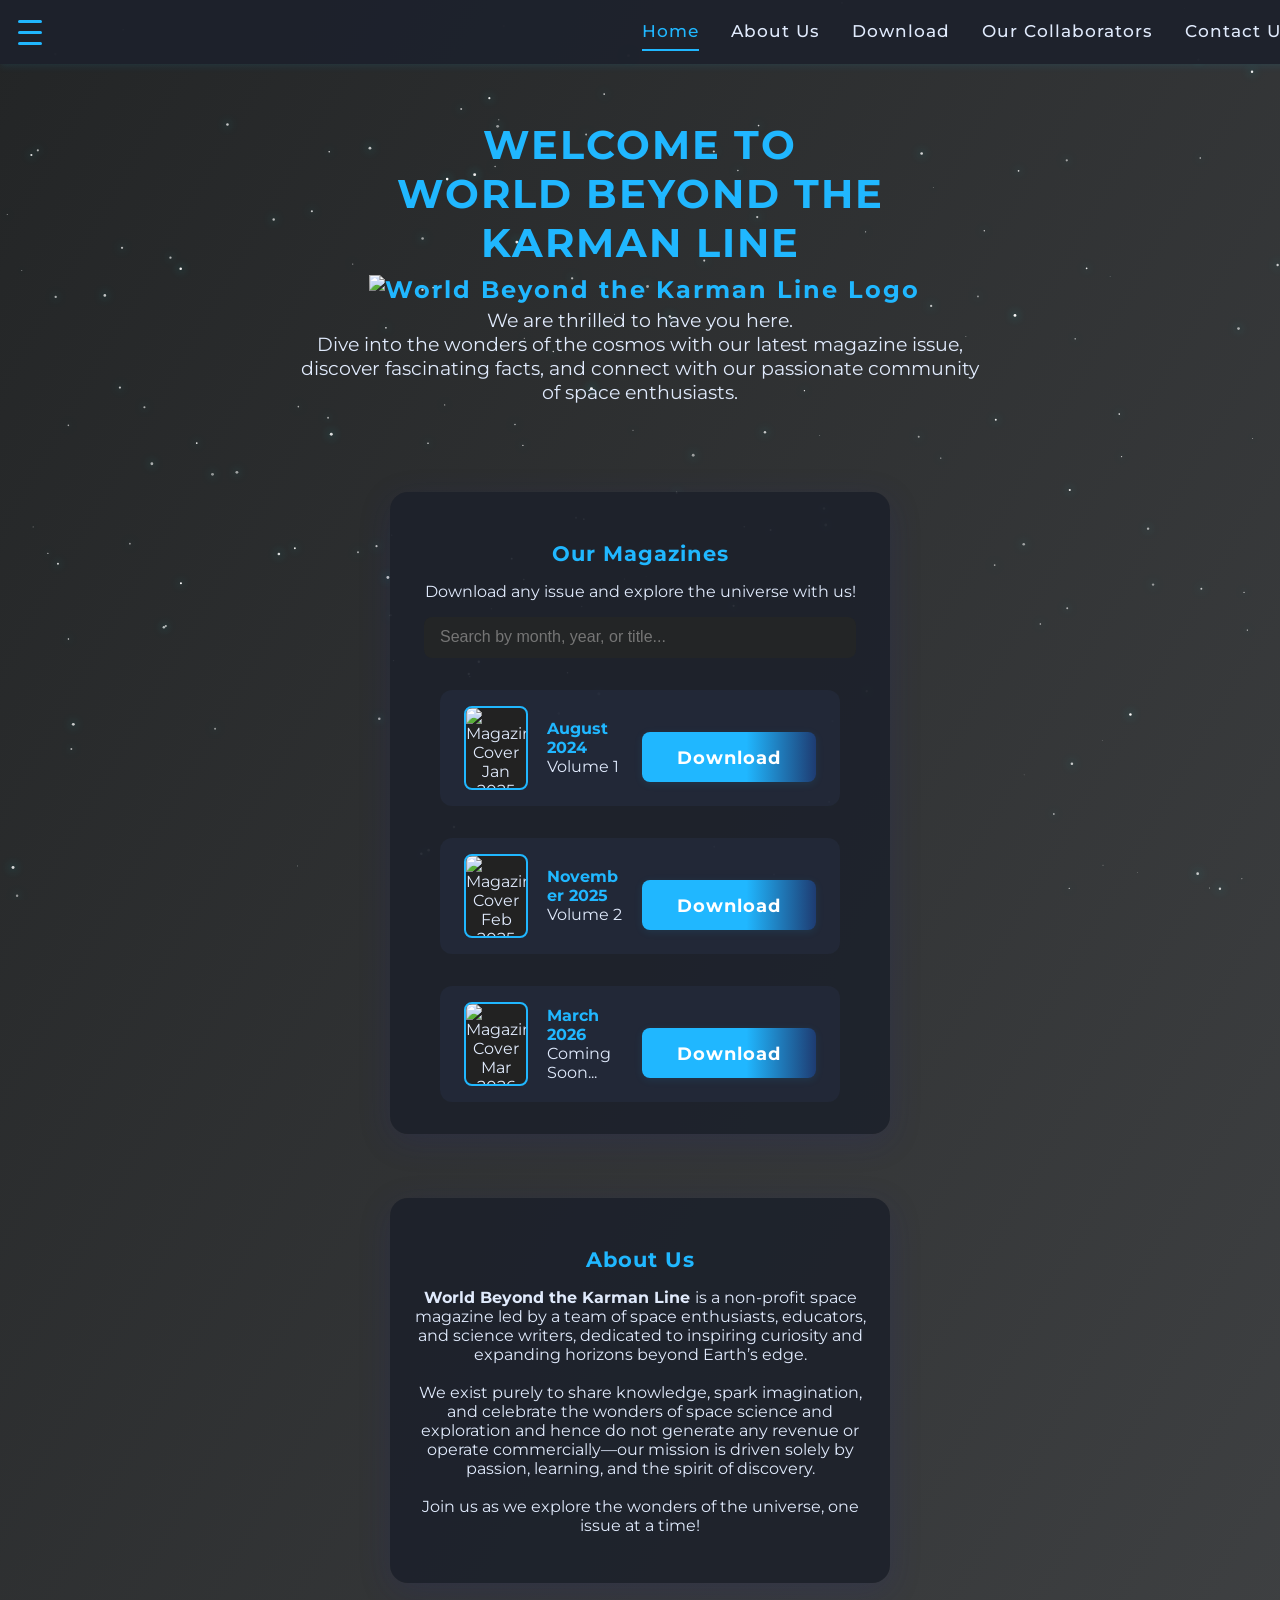
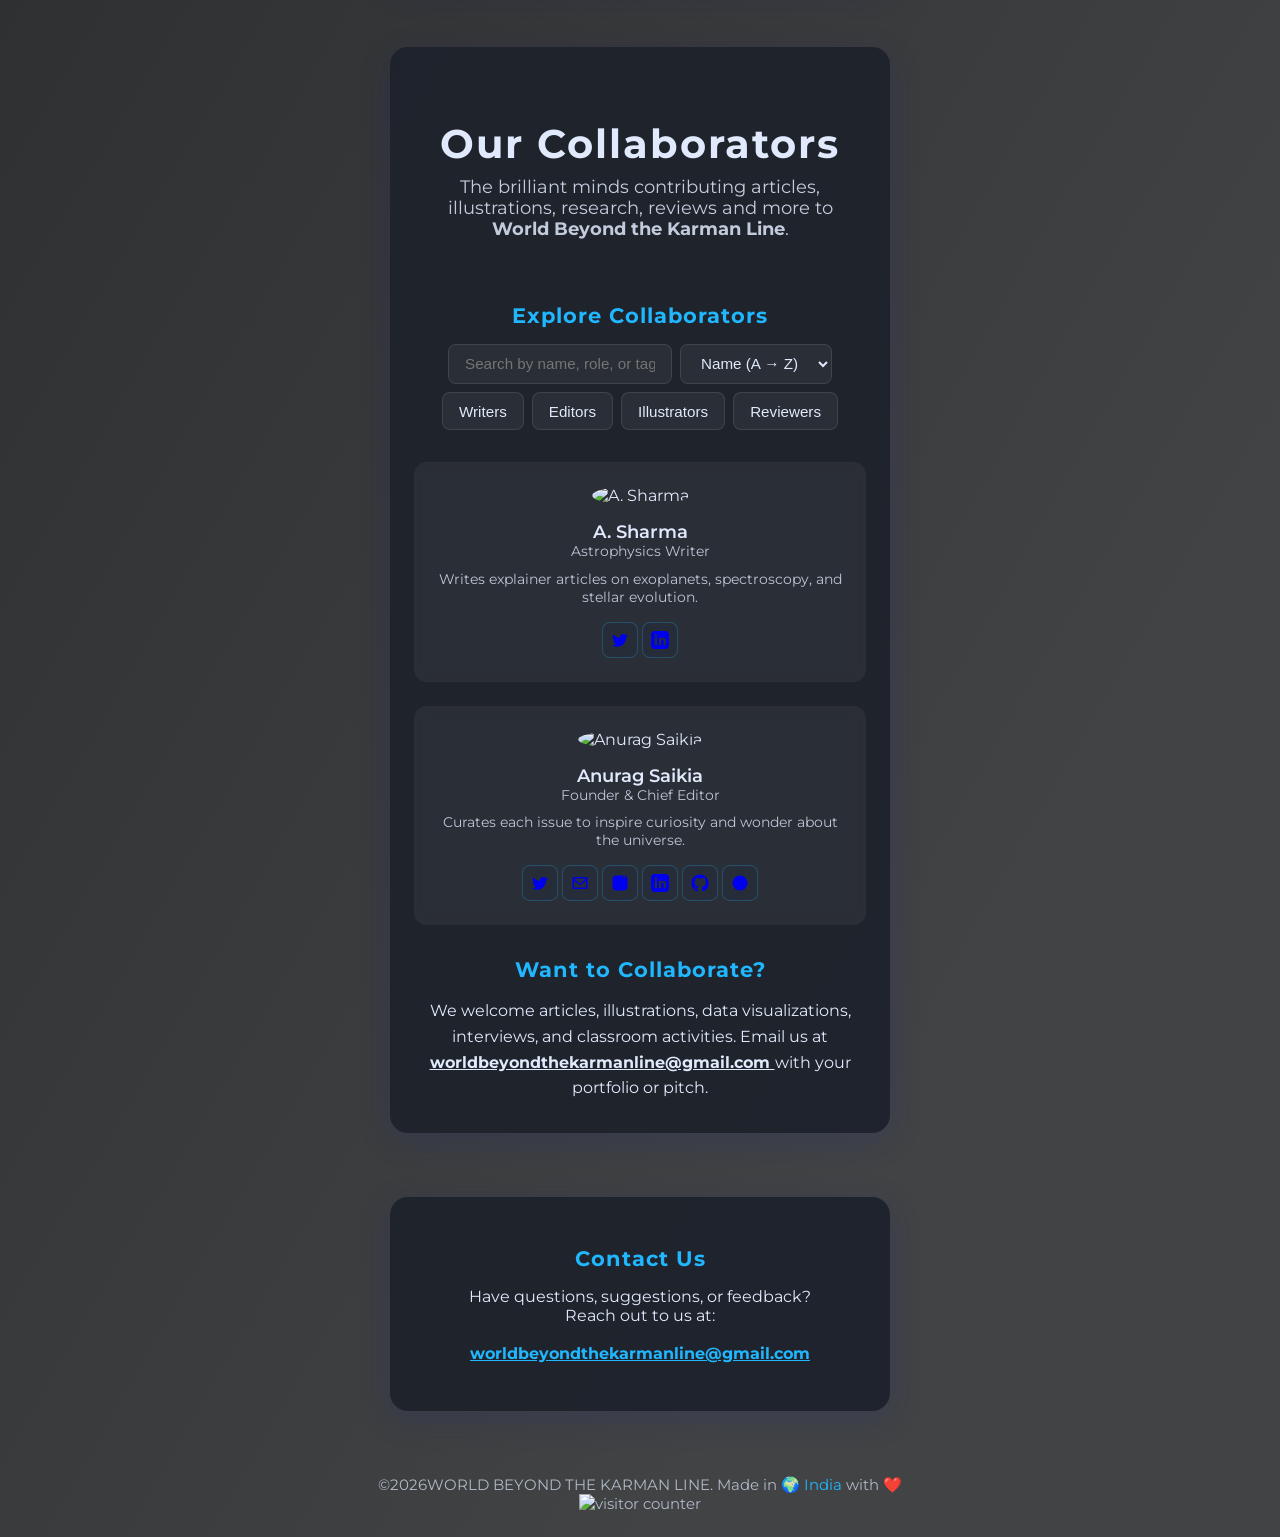
==== commit 19ed47be: "debugged script.js" ====
--- a/index.html
+++ b/index.html
@@ -12,7 +12,7 @@
   <meta name="twitter:card" content="summary_large_image">
   <link href="https://fonts.googleapis.com/css?family=Montserrat:700,400&display=swap" rel="stylesheet">
   <link rel="stylesheet" href="../style.css">
-  <script src="../script.js" defer></script>
+    <script src="script.js" defer></script>
 </head>
 <body>
   <header>
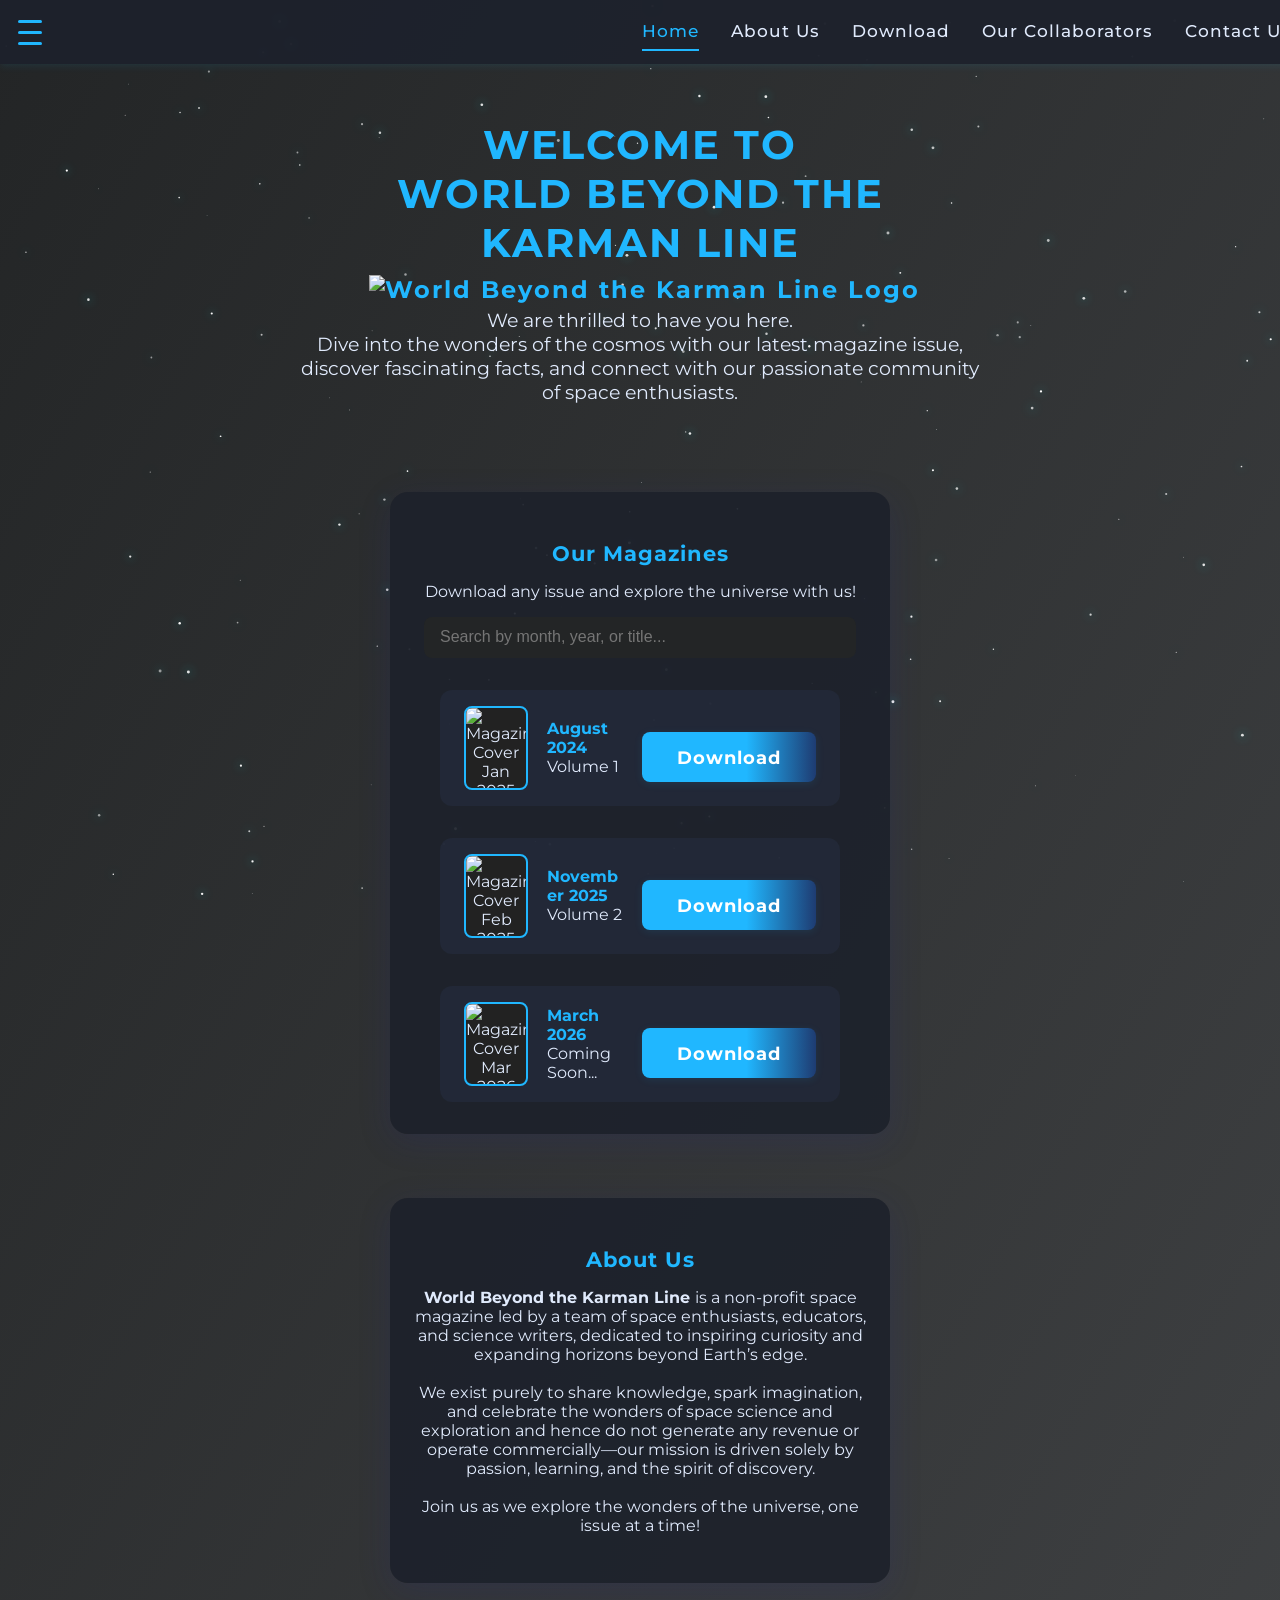
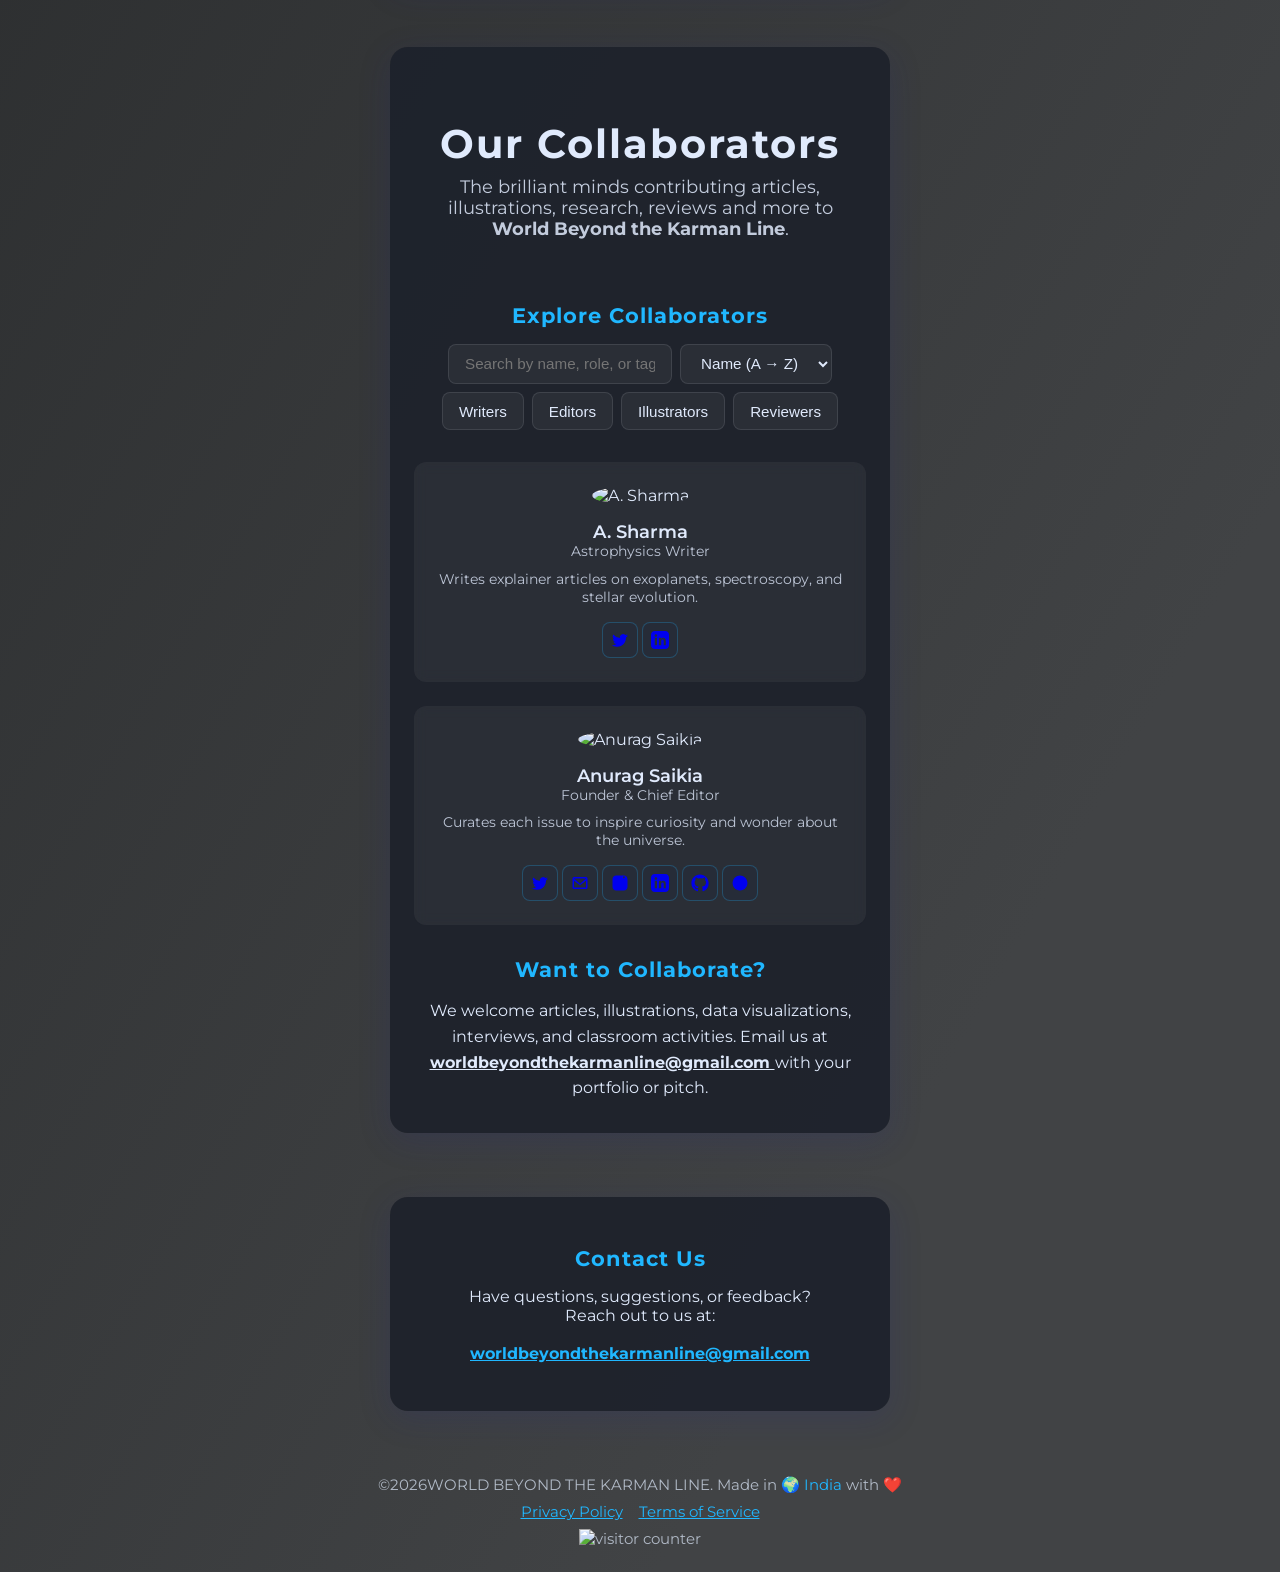
==== commit bd14146b: "footer updated" ====
--- a/index.html
+++ b/index.html
@@ -207,6 +207,10 @@
   <div class="footer">
     &copy;<span id="current-year"></span>WORLD BEYOND THE KARMAN LINE. Made in <span style="color:#20b7ff;">&#127757; India</span> with <span style="color:#ff4b6e;">&#10084;&#65039;</span>
     <br>
+    <div class="footer-links">
+      <a href="pages/Privacy%20Policy/Privacy%20Policy.pdf">Privacy Policy</a>
+      <a href="pages/Terms%20Of%20Service/tos.html">Terms of Service</a>
+    </div>
     <!--span id="visitor-counter" style="display:inline-block;margin-top:8px;color:#20b7ff;font-weight:bold;">
       Visitors: <span id="visits">...</span>
     </span-->
--- a/style.css
+++ b/style.css
@@ -34,6 +34,11 @@
       display: flex;
       gap: 2rem;
       align-items: center;
+    }
+    @media (min-width: 801px) {
+      nav.closed {
+        display: none;
+      }
     }
     nav a {
       color: #e0eafc;
@@ -152,6 +157,16 @@
       font-size: 0.95rem;
       text-align: center;
       margin-bottom: 1.5rem;
+    }
+    .footer-links {
+      display: flex;
+      justify-content: center;
+      gap: 1rem;
+      margin: 0.5rem 0;
+    }
+    .footer-links a {
+      color: #20b7ff;
+      text-decoration: underline;
     }
     /* Download section magazine list */
     .magazine-list {
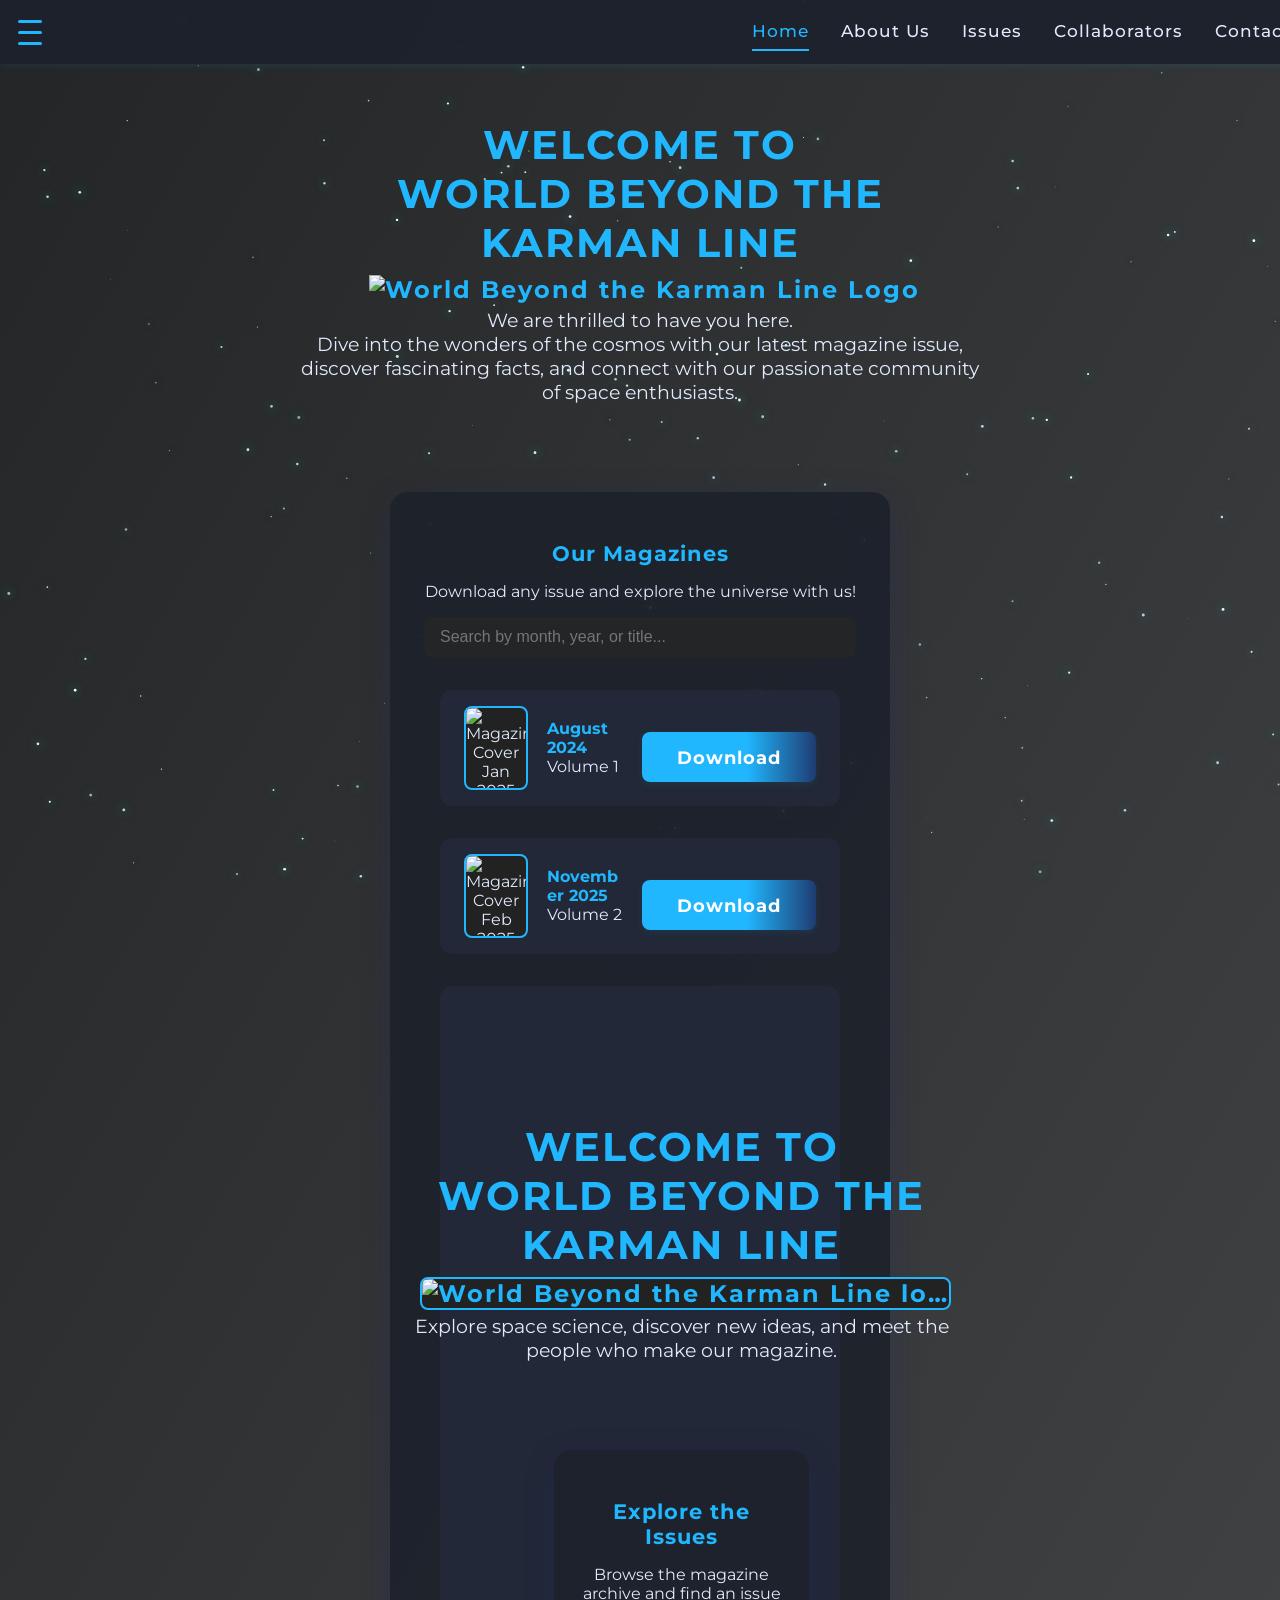
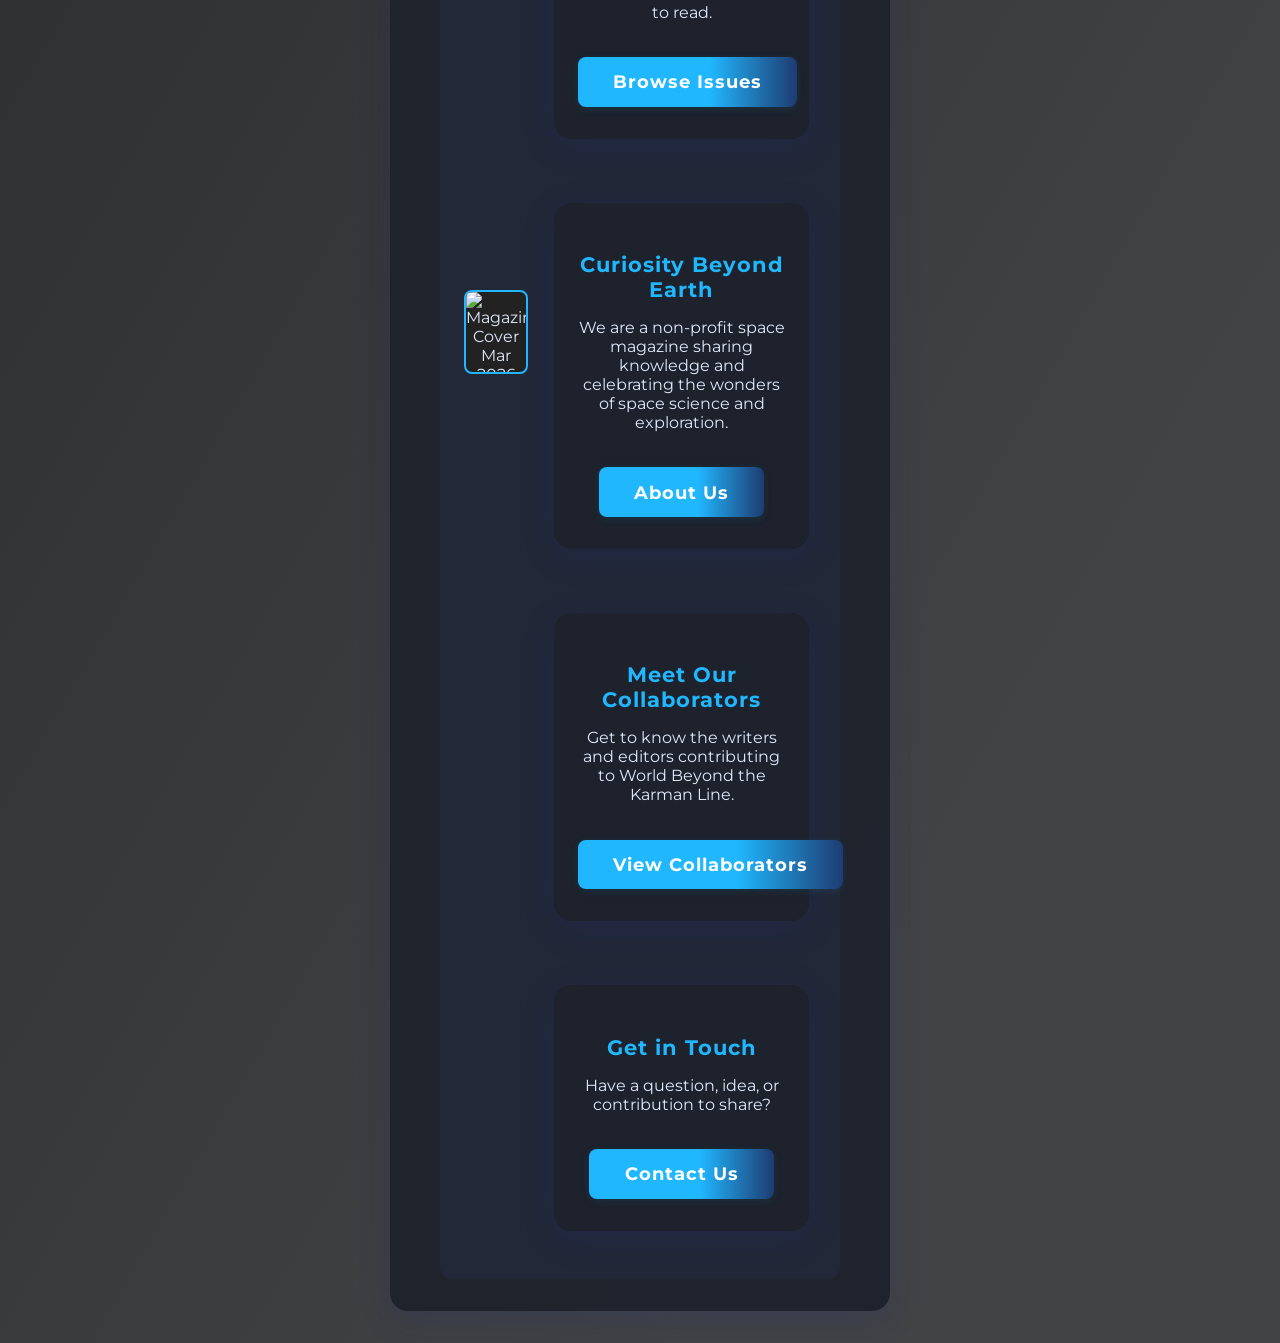
==== commit 7abd5cf1: "webpages added and home upgraded" ====
--- a/index.html
+++ b/index.html
@@ -11,8 +11,8 @@
   <meta property="og:type" content="website">
   <meta name="twitter:card" content="summary_large_image">
   <link href="https://fonts.googleapis.com/css?family=Montserrat:700,400&display=swap" rel="stylesheet">
-  <link rel="stylesheet" href="../style.css">
-    <script src="script.js" defer></script>
+  <link rel="stylesheet" href="style.css">
+  <script src="script.js" defer></script>
 </head>
 <body>
   <header>
@@ -23,12 +23,11 @@
     </button>
     <!--div class="site-title">WORLD BEYOND THE KARMAN LINE</div-->
     <nav id="mainnav">
-      <a href="#home" class="active">Home</a>
-      <a href="#about">About Us</a>
-      <a href="#download">Download</a>
-      <!--a href="#author">Our Team</a-->
-      <a href="#collaborators">Our Collaborators</a>
-      <a href="#contact">Contact Us</a>
+      <a href="index.html" class="active" aria-current="page">Home</a>
+      <a href="pages/About%20us/index.html">About Us</a>
+      <a href="pages/Download/index.html">Issues</a>
+      <a href="pages/Collaborators/index.html">Collaborators</a>
+      <a href="pages/Contact%20us/index.html">Contact</a>
     </nav>
   </header>
     <canvas id="starfield"></canvas>
@@ -134,100 +133,33 @@
         <div class="magazine-item" data-month="march" data-year="2026" data-title="Volume 3">
           <img src="https://images.unsplash.com/photo-1468421870903-4df1664ac249?auto=format&fit=crop&w=120&q=80" alt="Magazine Cover Mar 2026" loading="lazy">
           <div class="magazine-info">
-            <div class="magazine-month">March 2026</div>
-            <div class="magazine-title">Coming Soon...</div>
-          </div>
-          <a class="download-btn" href="https://world-beyond-the-karman-line.github.io/site/404.html" download>
-            Download
-          </a>
-        </div>
-        <!-- Add more months as needed, with appropriate data-month, data-year, data-title -->
-      </div>
-    </section>
-    <section id="about">
-      <h2>About Us</h2>
-      <p>
-        <strong> World Beyond the Karman Line </strong> is a non-profit space magazine led  by a team of space enthusiasts, educators, and science writers, dedicated to inspiring curiosity and expanding horizons beyond Earth’s edge.<br><br> We exist purely to share knowledge, spark imagination, 
-        and celebrate the wonders of space science and exploration and hence do not generate any revenue or operate commercially—our mission is driven solely by passion, learning, and the spirit of discovery.<br><br> Join us as we explore the wonders of the universe, one issue at a time!
-  <!--is a passionate initiative by a team of space enthusiasts, educators, and science writers. Every month, we bring you the latest discoveries, breathtaking images, and inspiring stories from the cosmos.<br><br>
-        Our mission is to make space science accessible and exciting for everyone. Join us as we explore the wonders of the universe, one issue at a time!-->
-      </p>
-    </section>
-<!-- OUR COLLABORATORS SECTION -->
-<section id="collaborators" class="section">
-  <div class="hero">
-    <div class="hero-title">Our Collaborators</div>
-    <div class="hero-sub">
-      The brilliant minds contributing articles, illustrations, research, reviews and more to
-      <strong>World Beyond the Karman Line</strong>.
-    </div>
-  </div>
+            <main>
+              <div class="hero" id="home">
+                <div class="hero-title">WELCOME TO<br>WORLD BEYOND THE KARMAN LINE</div>
+                <img src="https://dl.dropboxusercontent.com/scl/fi/67wwi6gaqhudczofog0du/Black-Modern-Hello-World-Space-Logo_20240810_103621_0000.png?rlkey=izvi59a64pjvxzjrmd7rouzkg&e=1&st=48q4toxq&dl=0" alt="World Beyond the Karman Line logo" class="site-title" style="height:auto;width:auto;margin-left:0.5rem;">
+                <div class="hero-welcome">
+                  Explore space science, discover new ideas, and meet the people who make our magazine.
+                </div>
+              </div>
+              <section>
+                <h2>Explore the Issues</h2>
+                <p>Browse the magazine archive and find an issue to read.</p>
+                <a class="download-btn" href="pages/Download/index.html">Browse Issues</a>
+              </section>
+              <section>
+                <h2>Curiosity Beyond Earth</h2>
+                <p>We are a non-profit space magazine sharing knowledge and celebrating the wonders of space science and exploration.</p>
+                <a class="download-btn" href="pages/About%20us/index.html">About Us</a>
+              </section>
+              <section>
+                <h2>Meet Our Collaborators</h2>
+                <p>Get to know the writers and editors contributing to World Beyond the Karman Line.</p>
+                <a class="download-btn" href="pages/Collaborators/index.html">View Collaborators</a>
+              </section>
+              <section>
+                <h2>Get in Touch</h2>
+                <p>Have a question, idea, or contribution to share?</p>
+                <a class="download-btn" href="pages/Contact%20us/index.html">Contact Us</a>
+              </section>
+            </main>
 
-  <h2>Explore Collaborators</h2>
-
-  <!-- Controls -->
-  <div class="controls" role="group" aria-label="Collaborator filters">
-    <input id="search" type="text" placeholder="Search by name, role, or tags…" aria-label="Search collaborators" />
-    <select id="sort" aria-label="Sort collaborators">
-      <option value="name-asc">Name (A → Z)</option>
-      <option value="name-desc">Name (Z → A)</option>
-      <option value="role-asc">Role (A → Z)</option>
-      <option value="role-desc">Role (Z → A)</option>
-    </select>
-    <button class="chip" data-chip="writer" aria-pressed="false">Writers</button>
-    <button class="chip" data-chip="editor" aria-pressed="false">Editors</button>
-    <button class="chip" data-chip="illustrator" aria-pressed="false">Illustrators</button>
-    <button class="chip" data-chip="reviewer" aria-pressed="false">Reviewers</button>
-  </div>
-
-  <div id="grid" class="grid" aria-live="polite" aria-busy="false"></div>
-  <div id="empty" class="empty" hidden>No collaborators match your filters.</div>
-
-  <div class="cta" style="margin-top:2rem;">
-    <h2>Want to Collaborate?</h2>
-    <p style="max-width:800px;margin:.4rem auto 0;line-height:1.6;">
-      We welcome articles, illustrations, data visualizations, interviews, and classroom activities.  
-      Email us at
-      <a href="mailto:worldbeyondthekarmanline@gmail.com" style="color:var(--accent);font-weight:700;text-decoration:underline;">
-        worldbeyondthekarmanline@gmail.com
-      </a>
-      with your portfolio or pitch.
-    </p>
-  </div>
-</section>
-<section id="contact">
-      <h2>Contact Us</h2>
-      <p>Have questions, suggestions, or feedback? <br>Reach out to us at:<br><br>
-        <a href="mailto:worldbeyondthekarmanline@gmail.com" style="color:#20b7ff;font-weight:bold;text-decoration:underline;">
-          worldbeyondthekarmanline@gmail.com
-        </a>
-      </p>
-    </section>
-  </main>
-  <div class="footer">
-    &copy;<span id="current-year"></span>WORLD BEYOND THE KARMAN LINE. Made in <span style="color:#20b7ff;">&#127757; India</span> with <span style="color:#ff4b6e;">&#10084;&#65039;</span>
-    <br>
-    <div class="footer-links">
-      <a href="pages/Privacy%20Policy/Privacy%20Policy.pdf">Privacy Policy</a>
-      <a href="pages/Terms%20Of%20Service/tos.html">Terms of Service</a>
-    </div>
-    <!--span id="visitor-counter" style="display:inline-block;margin-top:8px;color:#20b7ff;font-weight:bold;">
-      Visitors: <span id="visits">...</span>
-    </span-->
-    <img class="webring-counter"
-src="https://count.getloli.com/@wbkl?theme=3d-num&padding=7&offset=0&align=center&scale=1&pixelated=1&darkmode=1&prefix=0"
-alt="visitor counter" loading="lazy" decoding="async" referrerpolicy="no-referrer">
-
-  </div>
-  <!-- Popup Banner -->
-  <div class="popup-overlay" id="popup">
-    <div class="popup-box">
-      <span class="popup-close" id="popupClose">&times;</span>
-      <h2>🚀 Call for Articles!</h2>
-      <p>We are accepting submissions for our <strong>November Edition</strong> of <em>World Beyond the Karman Line</em>.  
-      Join us by becoming a contributor and get featured!</p>
-      <a href="mailto:worldbeyondthekarmanline@gmail.com">Submit Now</a>
-    </div>
-  </div>
-</body>
-</html>
--- a/style.css
+++ b/style.css
@@ -213,6 +213,11 @@
     .magazine-item .magazine-title {
       font-size: 0.97rem;
       color: #e0eafc;
+    }
+    .issue-status {
+      color: #b0b9c6;
+      font-size: 0.9rem;
+      text-align: center;
     }
     @media (max-width: 800px) {
       nav {
@@ -461,6 +466,9 @@
   justify-content: center;
   margin-bottom: 2rem;
 }
+#collaborators {
+  max-width: 1000px;
+}
 #collaborators .controls input,
 #collaborators .controls select,
 #collaborators .controls button {
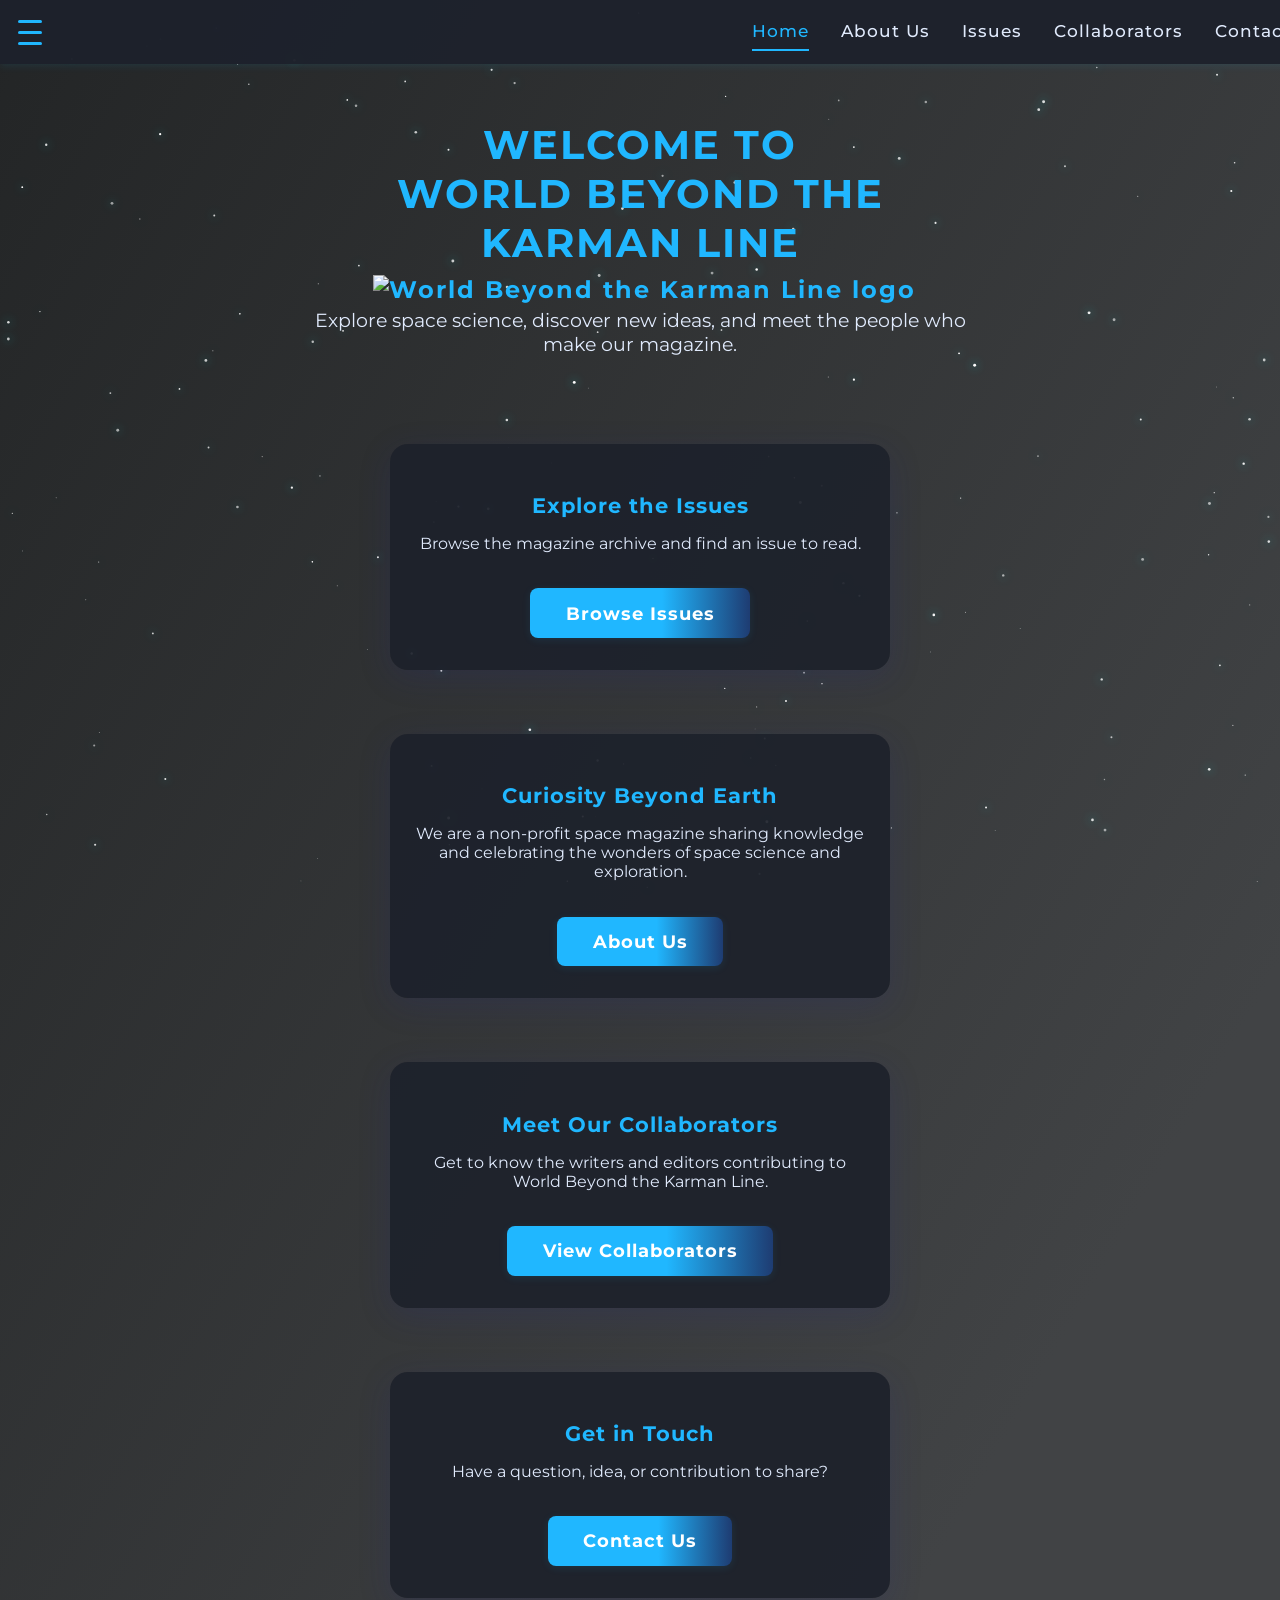
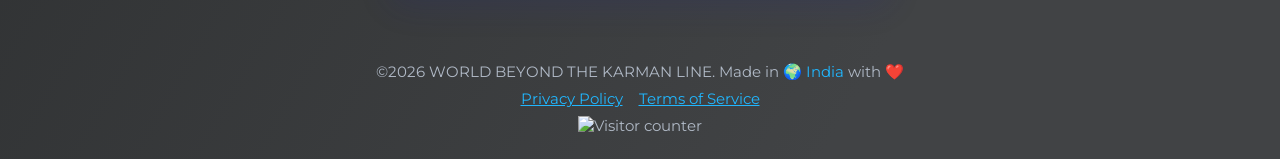
==== commit 31267b06: "update all webpages" ====
--- a/index.html
+++ b/index.html
@@ -90,76 +90,48 @@
   </span>
 </button>
   <main>
-    <div class="hero" id="home">
-      <div class="hero-title">WELCOME TO <br>WORLD BEYOND THE KARMAN LINE</div>
-        <img src="https://dl.dropboxusercontent.com/scl/fi/67wwi6gaqhudczofog0du/Black-Modern-Hello-World-Space-Logo_20240810_103621_0000.png?rlkey=izvi59a64pjvxzjrmd7rouzkg&e=1&st=48q4toxq&dl=0" alt="World Beyond the Karman Line Logo" class="site-title" style="height: auto; width: auto; margin-left: 0.5rem;">
-      <div class="hero-welcome">
-        We are thrilled to have you here.<br>
-        Dive into the wonders of the cosmos with our latest magazine issue, discover fascinating facts, and connect with our passionate community of space enthusiasts.
+      <div class="hero" id="home">
+        <div class="hero-title">WELCOME TO<br>WORLD BEYOND THE KARMAN LINE</div>
+        <img src="https://dl.dropboxusercontent.com/scl/fi/67wwi6gaqhudczofog0du/Black-Modern-Hello-World-Space-Logo_20240810_103621_0000.png?rlkey=izvi59a64pjvxzjrmd7rouzkg&e=1&st=48q4toxq&dl=0" alt="World Beyond the Karman Line logo" class="site-title" style="height:auto;width:auto;margin-left:0.5rem;">
+        <div class="hero-welcome">Explore space science, discover new ideas, and meet the people who make our magazine.</div>
+      </div>
+      <section>
+        <h2>Explore the Issues</h2>
+        <p>Browse the magazine archive and find an issue to read.</p>
+        <a class="download-btn" href="pages/Download/index.html">Browse Issues</a>
+      </section>
+      <section>
+        <h2>Curiosity Beyond Earth</h2>
+        <p>We are a non-profit space magazine sharing knowledge and celebrating the wonders of space science and exploration.</p>
+        <a class="download-btn" href="pages/About%20us/index.html">About Us</a>
+      </section>
+      <section>
+        <h2>Meet Our Collaborators</h2>
+        <p>Get to know the writers and editors contributing to World Beyond the Karman Line.</p>
+        <a class="download-btn" href="pages/Collaborators/index.html">View Collaborators</a>
+      </section>
+      <section>
+        <h2>Get in Touch</h2>
+        <p>Have a question, idea, or contribution to share?</p>
+        <a class="download-btn" href="pages/Contact%20us/index.html">Contact Us</a>
+      </section>
+    </main>
+    <div class="footer">
+      &copy;<span id="current-year"></span> WORLD BEYOND THE KARMAN LINE. Made in <span style="color:#20b7ff;">&#127757; India</span> with <span style="color:#ff4b6e;">&#10084;&#65039;</span>
+      <div class="footer-links">
+        <a href="pages/Privacy%20Policy/Privacy%20Policy.pdf">Privacy Policy</a>
+        <a href="pages/Terms%20Of%20Service/tos.html">Terms of Service</a>
+      </div>
+      <img class="webring-counter" src="https://count.getloli.com/@wbkl?theme=3d-num&padding=7&offset=0&align=center&scale=1&pixelated=1&darkmode=1&prefix=0" alt="Visitor counter" loading="lazy" decoding="async" referrerpolicy="no-referrer">
+    </div>
+    <div class="popup-overlay" id="popup">
+      <div class="popup-box">
+        <span class="popup-close" id="popupClose">&times;</span>
+        <h2>🚀 Call for Articles!</h2>
+        <p>We are accepting submissions for our <strong>November Edition</strong> of <em>World Beyond the Karman Line</em>. Join us by becoming a contributor and get featured!</p>
+        <a href="mailto:worldbeyondthekarmanline@gmail.com">Submit Now</a>
       </div>
     </div>
-    <section id="download">
-      <h2>Our Magazines</h2>
-      <div class="subtitle">Download any issue and explore the universe with us!</div>
-      <!-- Archive Search/Filter -->
-      <input
-        type="text"
-        id="magazine-search"
-        placeholder="Search by month, year, or title..."
-        style="width:95%;max-width:400px;margin:1rem auto 2rem auto;display:block;padding:0.7rem 1rem;border-radius:8px;border:none;font-size:1rem;background:#232526;color:#e0eafc;"
-        aria-label="Search magazine archive"
-      >
-      <div class="magazine-list" id="magazine-list">
-        <div class="magazine-item" data-month="august" data-year="2024" data-title="Volume 1">
-          <img src="https://images.unsplash.com/photo-1462331940025-496dfbfc7564?auto=format&fit=crop&w=120&q=80" alt="Magazine Cover Jan 2025" loading="lazy">
-          <div class="magazine-info">
-            <div class="magazine-month">August 2024</div>
-            <div class="magazine-title">Volume 1</div>
-          </div>
-          <a class="download-btn" href="https://drive.google.com/uc?id=1xiwFG2Vv8uNcZueGwL23KJhstQpqUZxy&export=download" download>
-            Download
-          </a>
-        </div>
-        <div class="magazine-item" data-month="november" data-year="2025" data-title="Volume 2">
-          <img src="https://images.unsplash.com/photo-1465101046530-73398c7f28ca?auto=format&fit=crop&w=120&q=80" alt="Magazine Cover Feb 2025" loading="lazy">
-          <div class="magazine-info">
-            <div class="magazine-month">November 2025</div>
-            <div class="magazine-title">Volume 2</div>
-          </div>
-          <a class="download-btn" href="https://world-beyond-the-karman-line.github.io/site/404.html" download>
-            Download
-          </a>
-        </div>
-        <div class="magazine-item" data-month="march" data-year="2026" data-title="Volume 3">
-          <img src="https://images.unsplash.com/photo-1468421870903-4df1664ac249?auto=format&fit=crop&w=120&q=80" alt="Magazine Cover Mar 2026" loading="lazy">
-          <div class="magazine-info">
-            <main>
-              <div class="hero" id="home">
-                <div class="hero-title">WELCOME TO<br>WORLD BEYOND THE KARMAN LINE</div>
-                <img src="https://dl.dropboxusercontent.com/scl/fi/67wwi6gaqhudczofog0du/Black-Modern-Hello-World-Space-Logo_20240810_103621_0000.png?rlkey=izvi59a64pjvxzjrmd7rouzkg&e=1&st=48q4toxq&dl=0" alt="World Beyond the Karman Line logo" class="site-title" style="height:auto;width:auto;margin-left:0.5rem;">
-                <div class="hero-welcome">
-                  Explore space science, discover new ideas, and meet the people who make our magazine.
-                </div>
-              </div>
-              <section>
-                <h2>Explore the Issues</h2>
-                <p>Browse the magazine archive and find an issue to read.</p>
-                <a class="download-btn" href="pages/Download/index.html">Browse Issues</a>
-              </section>
-              <section>
-                <h2>Curiosity Beyond Earth</h2>
-                <p>We are a non-profit space magazine sharing knowledge and celebrating the wonders of space science and exploration.</p>
-                <a class="download-btn" href="pages/About%20us/index.html">About Us</a>
-              </section>
-              <section>
-                <h2>Meet Our Collaborators</h2>
-                <p>Get to know the writers and editors contributing to World Beyond the Karman Line.</p>
-                <a class="download-btn" href="pages/Collaborators/index.html">View Collaborators</a>
-              </section>
-              <section>
-                <h2>Get in Touch</h2>
-                <p>Have a question, idea, or contribution to share?</p>
-                <a class="download-btn" href="pages/Contact%20us/index.html">Contact Us</a>
-              </section>
-            </main>
+  </body>
+  </html>
 
--- a/style.css
+++ b/style.css
@@ -302,8 +302,8 @@
     }
     /* Animation for sections */
     section {
-      opacity: 0;
-      transform: translateY(20px);
+      opacity: 1;
+      transform: translateY(0);
       transition: opacity 0.6s ease-out, transform 0.6s ease-out;
     }
     section.visible {
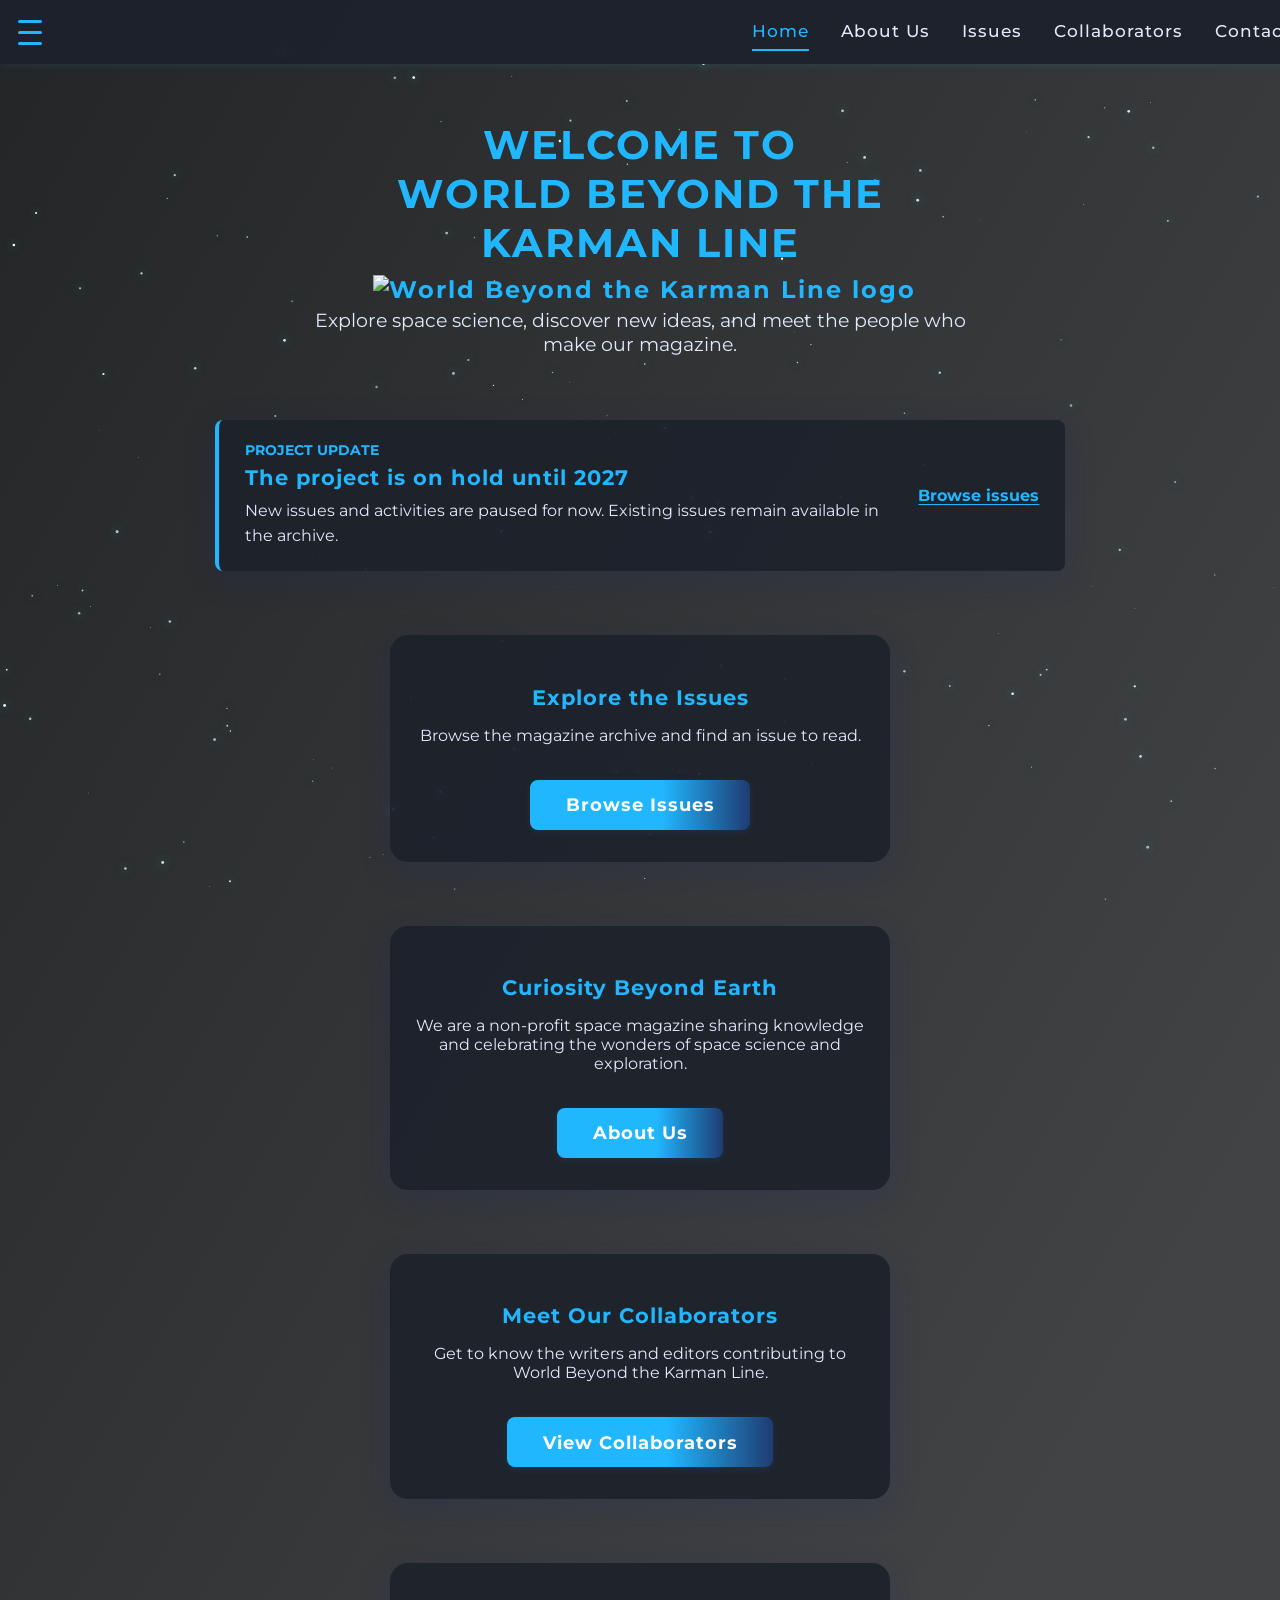
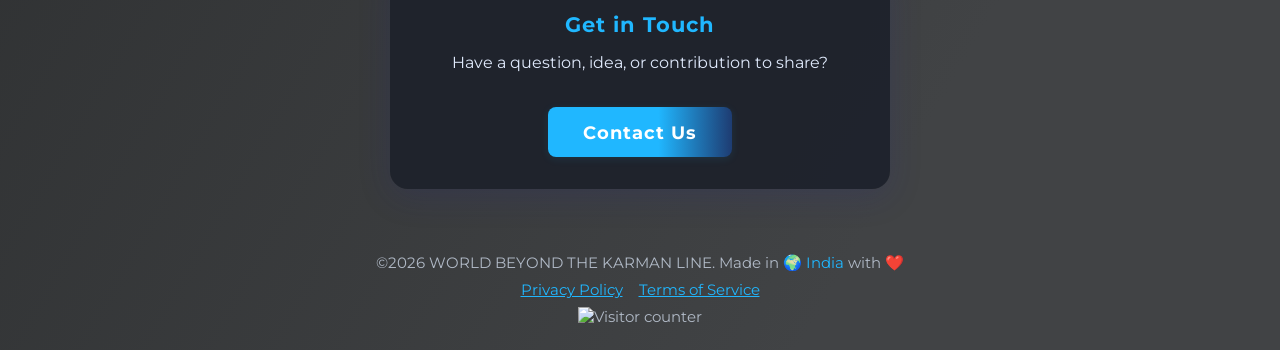
==== commit a7fe0877: "announcement added" ====
--- a/index.html
+++ b/index.html
@@ -95,6 +95,14 @@
         <img src="https://dl.dropboxusercontent.com/scl/fi/67wwi6gaqhudczofog0du/Black-Modern-Hello-World-Space-Logo_20240810_103621_0000.png?rlkey=izvi59a64pjvxzjrmd7rouzkg&e=1&st=48q4toxq&dl=0" alt="World Beyond the Karman Line logo" class="site-title" style="height:auto;width:auto;margin-left:0.5rem;">
         <div class="hero-welcome">Explore space science, discover new ideas, and meet the people who make our magazine.</div>
       </div>
+      <section class="project-announcement" aria-labelledby="project-announcement-title" role="status">
+        <div>
+          <p class="announcement-label">Project update</p>
+          <h2 id="project-announcement-title">The project is on hold until 2027</h2>
+          <p>New issues and activities are paused for now. Existing issues remain available in the archive.</p>
+        </div>
+        <a class="announcement-link" href="pages/Download/index.html">Browse issues</a>
+      </section>
       <section>
         <h2>Explore the Issues</h2>
         <p>Browse the magazine archive and find an issue to read.</p>
--- a/style.css
+++ b/style.css
@@ -100,6 +100,48 @@
       font-size: 1.2rem;
       color: #e0eafc;
       margin-bottom: 1.5rem;
+    }
+    .project-announcement {
+      display: flex;
+      align-items: center;
+      justify-content: space-between;
+      gap: 1.5rem;
+      max-width: 850px;
+      margin-top: 0.5rem;
+      padding: 1.4rem 1.6rem;
+      border-left: 4px solid #20b7ff;
+      border-radius: 8px;
+      text-align: left;
+    }
+    .project-announcement .announcement-label {
+      margin: 0 0 0.4rem;
+      color: #20b7ff;
+      font-size: 0.85rem;
+      font-weight: 700;
+      text-transform: uppercase;
+    }
+    .project-announcement h2 {
+      margin: 0 0 0.5rem;
+    }
+    .project-announcement p:not(.announcement-label) {
+      margin: 0;
+      line-height: 1.6;
+    }
+    .announcement-link {
+      flex: 0 0 auto;
+      color: #20b7ff;
+      font-weight: 700;
+      text-decoration: underline;
+      text-underline-offset: 3px;
+    }
+    @media (prefers-reduced-motion: no-preference) {
+      .project-announcement {
+        animation: announcement-enter 800ms ease-out both;
+      }
+      @keyframes announcement-enter {
+        from { opacity: 0; transform: translateY(14px); }
+        to { opacity: 1; transform: translateY(0); }
+      }
     }
     section {
       background: rgba(30, 34, 44, 0.93);
@@ -249,6 +291,11 @@
     @media (max-width: 600px) {
       .hero-title { font-size: 1.3rem; }
       section { padding: 1.2rem 0.5rem; }
+      .project-announcement {
+        align-items: flex-start;
+        flex-direction: column;
+        gap: 0.8rem;
+      }
       .magazine-cover { width: 90px; height: 120px; }
       header { padding: 0 0.7rem; }
       .magazine-list {
